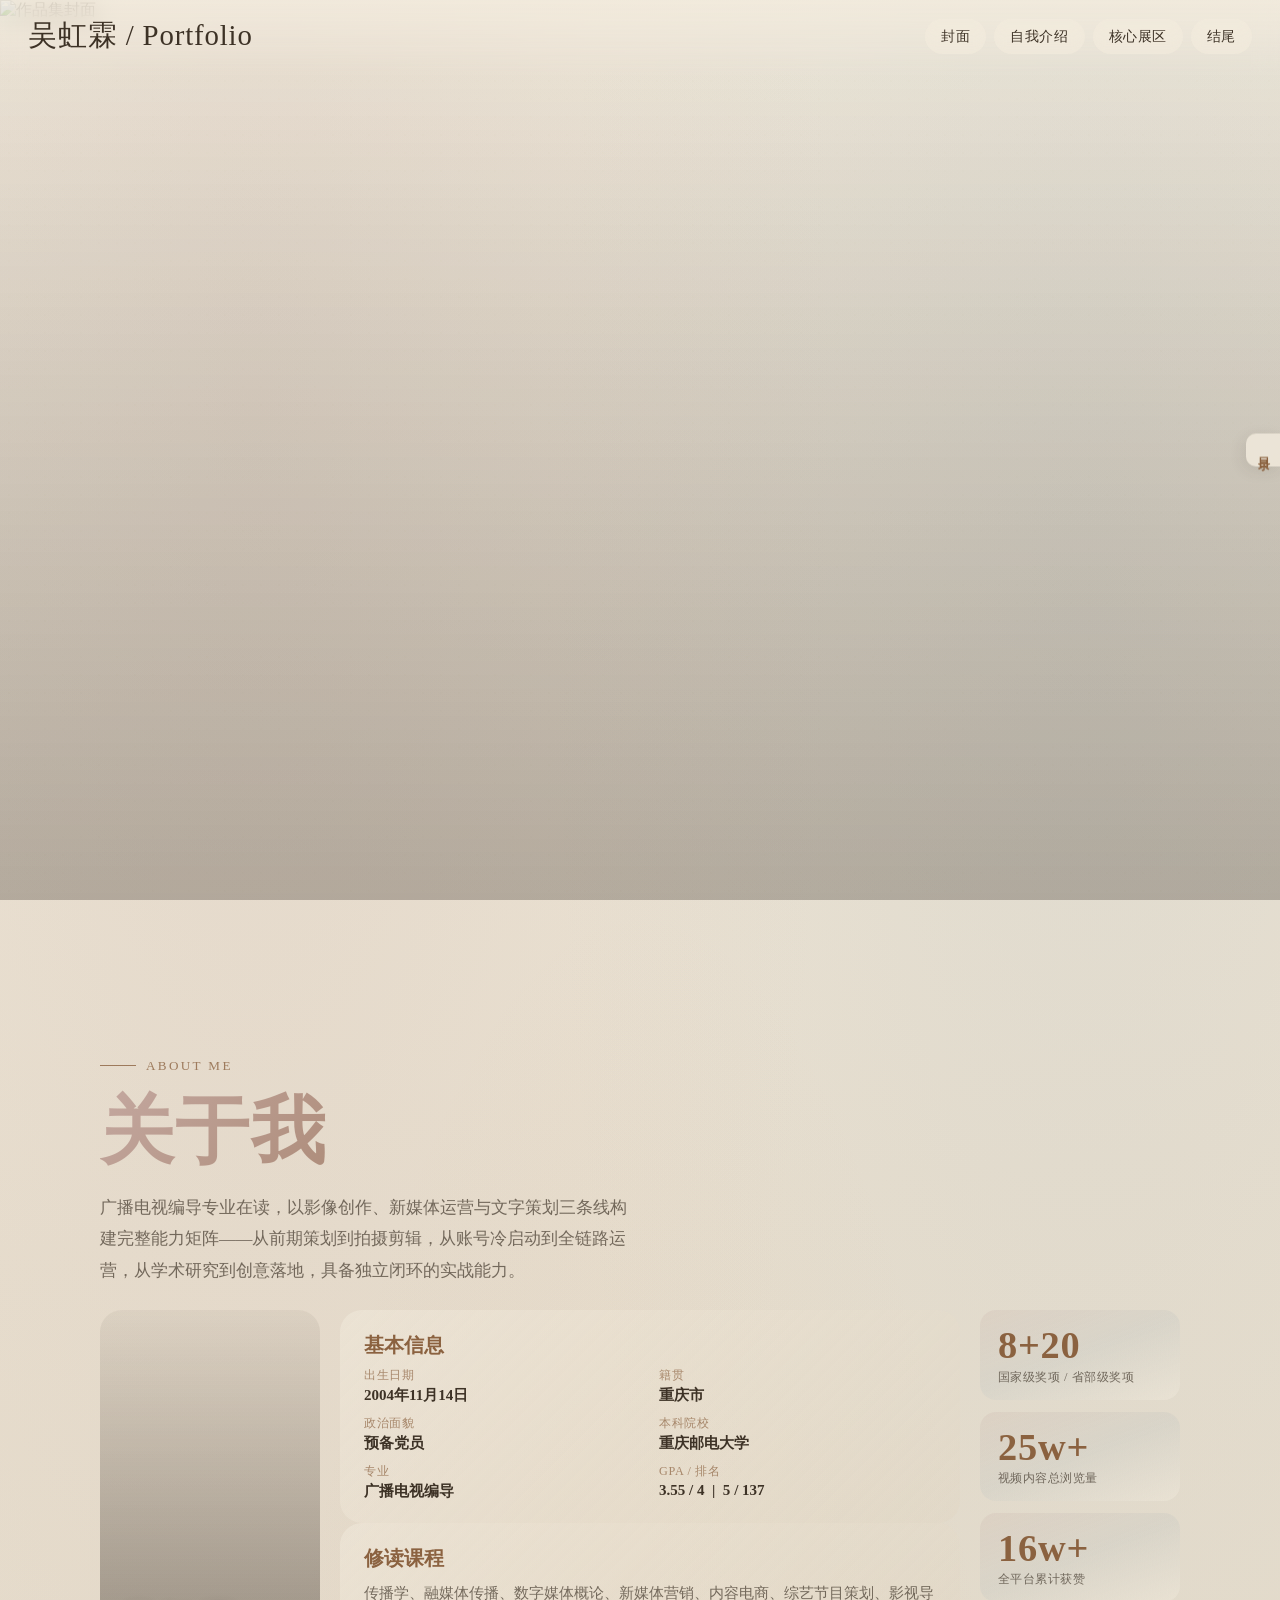
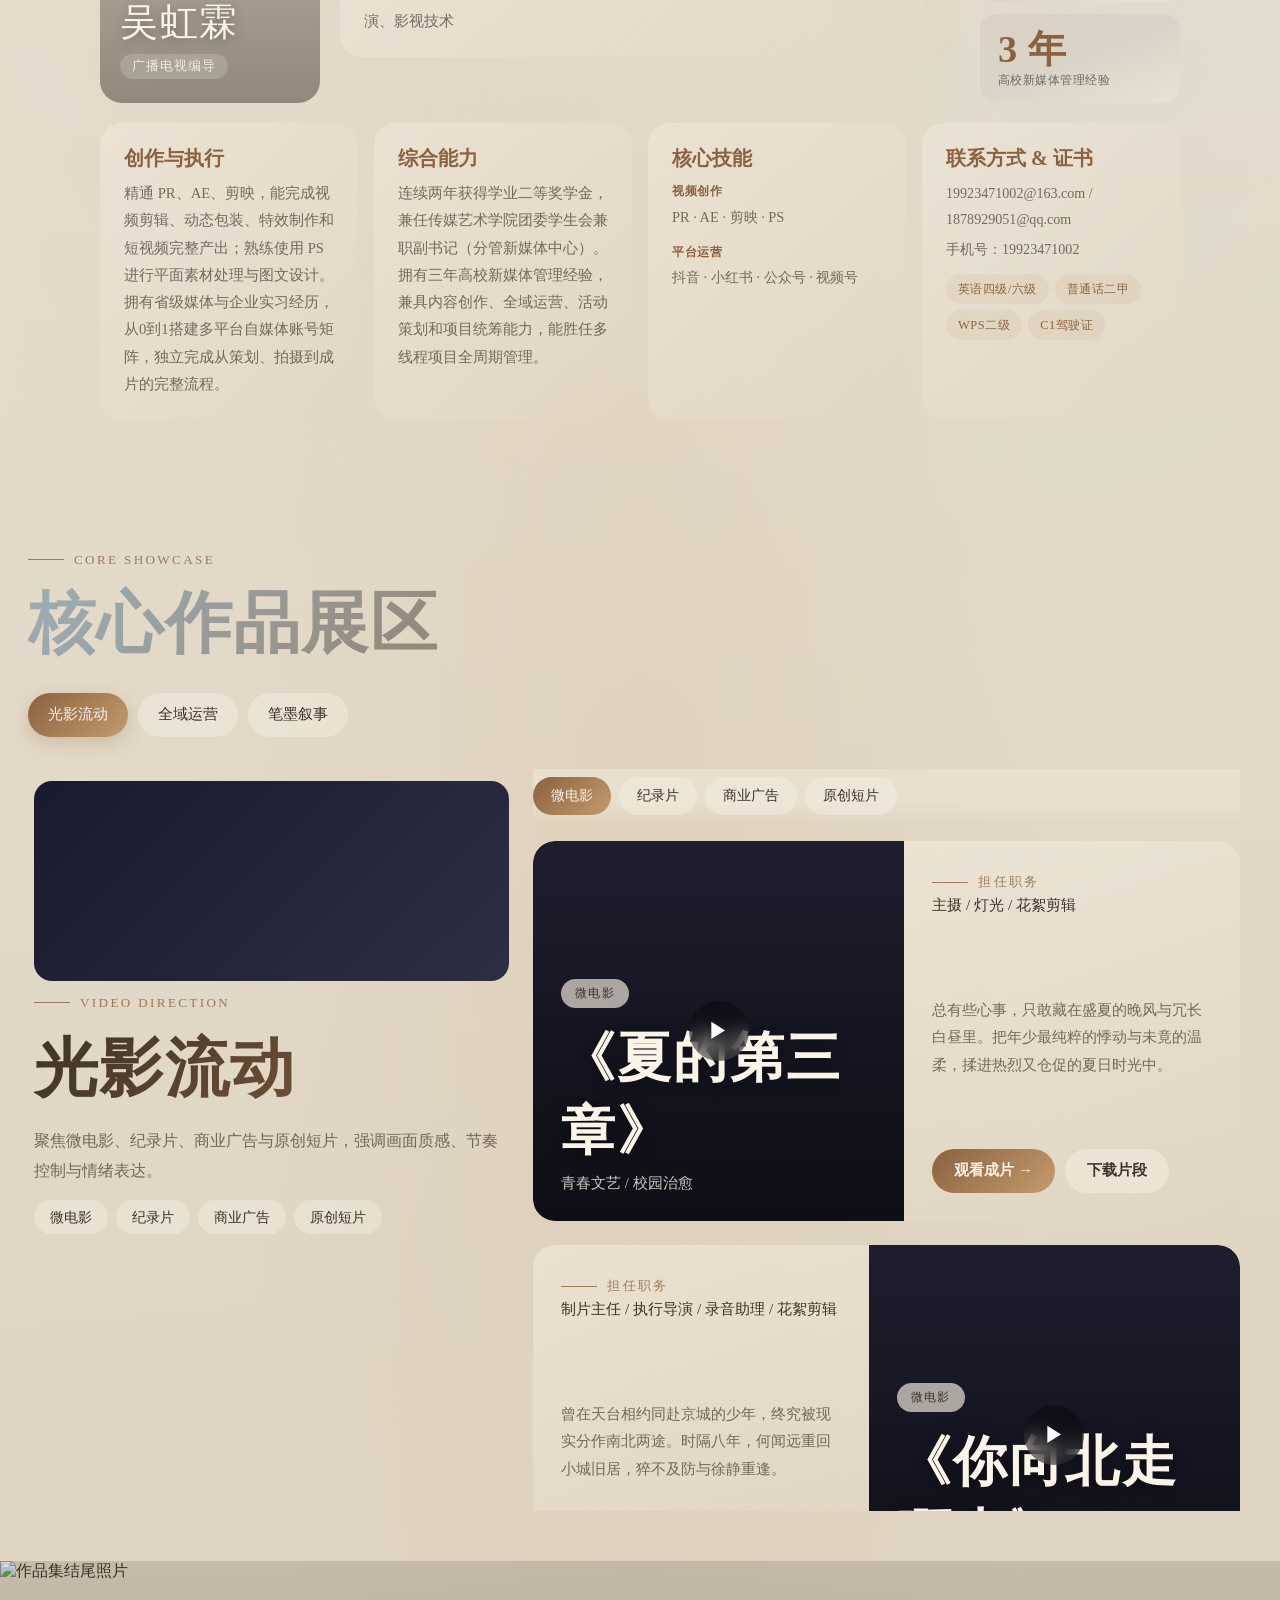
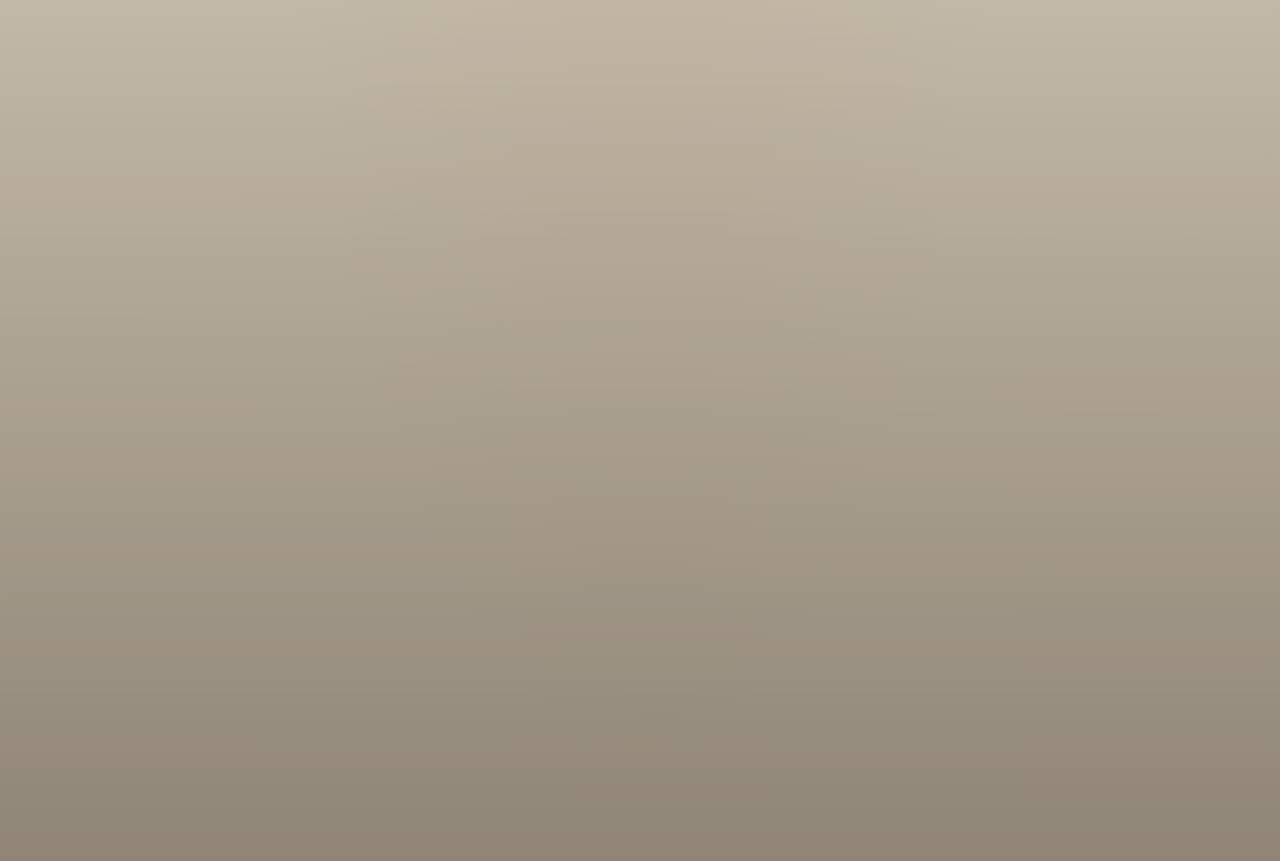
==== index.html @ c3a998fe "初始化作品集网站 纯原生 HTML+CSS+JS 个人作品集，包含影像/运营/文案三大板块。" ====
<!DOCTYPE html>
<html lang="zh-CN">
<head>
    <meta charset="UTF-8">
    <meta name="viewport" content="width=device-width, initial-scale=1.0">
    <title>吴虹霖 | 个人作品集</title>
    <link rel="stylesheet" href="style.css">
</head>
<body>

    <!-- ==================== 主容器 ==================== -->
    <main class="snap-scene">

        <!-- ==================== 1. 封面区 ==================== -->
        <section id="hero" class="scene hero-scene">
            <!-- 顶栏导航 -->
            <header class="site-topbar">
                <a class="brand" href="#hero">吴虹霖 / Portfolio</a>
                <nav class="quick-links" aria-label="页面导航">
                    <a href="#hero">封面</a>
                    <a href="#about">自我介绍</a>
                    <a href="#showcase">核心展区</a>
                    <a href="#closing">结尾</a>
                </nav>
            </header>

            <!-- 封面大图 -->
            <figure class="hero-media">
                <img src="assets/cover_new.png" alt="作品集封面">
                
            </figure>

        </section>

        <!-- ==================== 2. 自我介绍区 ==================== -->
        <section id="about" class="scene about-scene">
            <div class="about-shell">
                <p class="eyebrow">About Me</p>
                <h2>关于我</h2>
                <p class="about-lead">广播电视编导专业在读，以影像创作、新媒体运营与文字策划三条线构建完整能力矩阵——从前期策划到拍摄剪辑，从账号冷启动到全链路运营，从学术研究到创意落地，具备独立闭环的实战能力。</p>

                <!-- 上排：照片 + 信息 + 亮点 -->
                <div class="about-top">
                    <!-- 照片区 -->
                    <figure class="about-photo" style="background: url('assets/avatar.jpg') center/cover no-repeat;">
                        <div class="about-photo__inner">
                            <div class="about-photo__name">吴虹霖</div>
                            <span class="about-photo__sub">广播电视编导</span>
                        </div>
                    </figure>

                    <!-- 基本信息 + 修读课程 -->
                    <div class="about-info">
                        <article class="about-card">
                            <h3>基本信息</h3>
                            <div class="about-info__grid">
                                <div><span>出生日期</span><strong>2004年11月14日</strong></div>
                                <div><span>籍贯</span><strong>重庆市</strong></div>
                                <div><span>政治面貌</span><strong>预备党员</strong></div>
                                <div><span>本科院校</span><strong>重庆邮电大学</strong></div>
                                <div><span>专业</span><strong>广播电视编导</strong></div>
                                <div><span>GPA / 排名</span><strong>3.55 / 4 &nbsp;|&nbsp; 5 / 137</strong></div>
                            </div>
                        </article>

                        <article class="about-card">
                            <h3>修读课程</h3>
                            <p>传播学、融媒体传播、数字媒体概论、新媒体营销、内容电商、综艺节目策划、影视导演、影视技术</p>
                        </article>
                    </div>

                    <!-- 亮点数据 -->
                    <div class="about-highlights">
                        <div class="highlight-stat">
                            <strong>8+20</strong>
                            <span>国家级奖项 / 省部级奖项</span>
                        </div>
                        <div class="highlight-stat">
                            <strong>25w+</strong>
                            <span>视频内容总浏览量</span>
                        </div>
                        <div class="highlight-stat">
                            <strong>16w+</strong>
                            <span>全平台累计获赞</span>
                        </div>
                        <div class="highlight-stat">
                            <strong>3 年</strong>
                            <span>高校新媒体管理经验</span>
                        </div>
                    </div>
                </div>

                <!-- 下排：能力 + 技能 + 联系 -->
                <div class="about-bottom">
                    <article class="about-card">
                        <h3>创作与执行</h3>
                        <p>精通 PR、AE、剪映，能完成视频剪辑、动态包装、特效制作和短视频完整产出；熟练使用 PS 进行平面素材处理与图文设计。拥有省级媒体与企业实习经历，从0到1搭建多平台自媒体账号矩阵，独立完成从策划、拍摄到成片的完整流程。</p>
                    </article>

                    <article class="about-card">
                        <h3>综合能力</h3>
                        <p>连续两年获得学业二等奖学金，兼任传媒艺术学院团委学生会兼职副书记（分管新媒体中心）。拥有三年高校新媒体管理经验，兼具内容创作、全域运营、活动策划和项目统筹能力，能胜任多线程项目全周期管理。</p>
                    </article>

                    <article class="about-card about-card--skills">
                        <h3>核心技能</h3>
                        <ul>
                            <li><strong>视频创作</strong>PR · AE · 剪映 · PS</li>
                            <li><strong>平台运营</strong>抖音 · 小红书 · 公众号 · 视频号</li>
                        </ul>
                    </article>

                    <aside class="about-card about-card--contact">
                        <h3>联系方式 & 证书</h3>
                        <p>19923471002@163.com / 1878929051@qq.com</p>
                        <p>手机号：19923471002</p>
                        <div class="about-cert-tags">
                            <span>英语四级/六级</span><span>普通话二甲</span><span>WPS二级</span><span>C1驾驶证</span>
                        </div>
                    </aside>
                </div>
            </div>
        </section>

        <!-- ==================== 3. 核心作品展区 ==================== -->
        <section id="showcase" class="scene showcase-scene">

            <!-- 展区标题与标签切换 -->
            <div class="showcase-heading">
                <div>
                    <span class="eyebrow">Core Showcase</span>
                    <h2>核心作品展区</h2>
                
                </div>
                <!-- 板块切换按钮 -->
                <div class="slide-tabs" role="tablist" aria-label="板块切换">
                    <button class="slide-tab is-active" type="button" data-target="board-motion">光影流动</button>
                    <button class="slide-tab" type="button" data-target="board-operation">全域运营</button>
                    <button class="slide-tab" type="button" data-target="board-writing">笔墨叙事</button>
                </div>
            </div>

            <!-- 板块横向滚动视口 -->
            <div id="works-exhibit" class="board-viewport" aria-label="作品板块横向浏览区">

                <!-- ========== 板块A：光影流动（视频作品） ========== -->
                <article id="board-motion" class="board-slide is-active" data-board="光影流动">
                    <!-- 板块介绍 -->
                    <div class="board-copy">
                        <div class="board-cover board-cover--video">
                            <video src="assets/videos/片段_citywalk.mp4" muted loop playsinline autoplay></video>
                        </div>
                        <span class="eyebrow">Video Direction</span>
                        <h3>光影流动</h3>
                        <p class="board-intro">聚焦微电影、纪录片、商业广告与原创短片，强调画面质感、节奏控制与情绪表达。</p>
                        <div class="tag-row">
                            <span>微电影</span><span>纪录片</span><span>商业广告</span><span>原创短片</span>
                        </div>
                    </div>

                    <!-- 视频分类标签 -->
                    <div class="board-detail-area">
                        <div class="inline-tabs" role="tablist">
                            <button class="inline-tab is-active" data-target="vcat-microfilm">微电影</button>
                            <button class="inline-tab" data-target="vcat-doc">纪录片</button>
                            <button class="inline-tab" data-target="vcat-ad">商业广告</button>
                            <button class="inline-tab" data-target="vcat-short">原创短片</button>
                        </div>

                        <!-- 微电影 -->
                        <div id="vcat-microfilm" class="inline-cat is-active">
                            <div class="video-work-list">
                                <!-- 夏的第三章 -->
                                <article class="video-work">
                                    <div class="video-work__stage" data-video-src="assets/videos/片段7_夏.mp4">
                                        <video class="video-work__player" src="assets/videos/片段7_夏.mp4" muted loop playsinline></video>
                                        <div class="video-work__overlay">
                                            <span class="video-work__tag">微电影</span>
                                            <h2 class="video-work__title">《夏的第三章》</h2>
                                            <p class="video-work__sub">青春文艺 / 校园治愈</p>
                                        </div>
                                        <button class="video-work__play" type="button" aria-label="播放片段">▶</button>
                                    </div>
                                    <div class="video-work__info">
                                        <div class="video-work__role"><span class="eyebrow">担任职务</span><p>主摄 / 灯光 / 花絮剪辑</p></div>
                                        <div class="video-work__desc"><p>总有些心事，只敢藏在盛夏的晚风与冗长白昼里。把年少最纯粹的悸动与未竟的温柔，揉进热烈又仓促的夏日时光中。</p></div>
                                        <div class="video-work__actions">
                                            <a class="video-work__link" href="https://www.xinpianchang.com/a13724034?from=webShare&channel=copyLink&token=2oucEg2Af4GThplFO3EMuXi" target="_blank" rel="noreferrer">观看成片 →</a>
                                            <a class="video-work__link video-work__link--alt" href="https://pan.baidu.com/s/17Y1-Qdh5KGZa1JhN11D7MA?pwd=tu5m" target="_blank" rel="noreferrer">下载片段</a>
                                        </div>
                                    </div>
                                </article>
                                <!-- 你向北走啊走 -->
                                <article class="video-work video-work--reverse">
                                    <div class="video-work__stage" data-video-src="assets/videos/片段2_向北.mp4">
                                        <video class="video-work__player" src="assets/videos/片段2_向北.mp4" muted loop playsinline></video>
                                        <div class="video-work__overlay">
                                            <span class="video-work__tag">微电影</span>
                                            <h2 class="video-work__title">《你向北走啊走》</h2>
                                            <p class="video-work__sub">现实情感 / 文艺伤痛</p>
                                        </div>
                                        <button class="video-work__play" type="button" aria-label="播放片段">▶</button>
                                    </div>
                                    <div class="video-work__info">
                                        <div class="video-work__role"><span class="eyebrow">担任职务</span><p>制片主任 / 执行导演 / 录音助理 / 花絮剪辑</p></div>
                                        <div class="video-work__desc"><p>曾在天台相约同赴京城的少年，终究被现实分作南北两途。时隔八年，何闻远重回小城旧居，猝不及防与徐静重逢。</p></div>
                                        <div class="video-work__actions">
                                            <a class="video-work__link" href="https://www.xinpianchang.com/a13724049?from=webShare&channel=copyLink&token=49JMhd4ED1Pk27YlXG21Bjws" target="_blank" rel="noreferrer">观看成片 →</a>
                                            <a class="video-work__link video-work__link--alt" href="https://pan.baidu.com/s/1lBMavLXPovWW2wBkrwQOuQ?pwd=m6zy" target="_blank" rel="noreferrer">下载片段</a>
                                        </div>
                                    </div>
                                </article>
                            </div>
                        </div>

                        <!-- 纪录片 -->
                        <div id="vcat-doc" class="inline-cat">
                            <div class="video-work-list">
                                <article class="video-work">
                                    <div class="video-work__stage" data-video-src="assets/videos/片段7_九黎.mp4">
                                        <video class="video-work__player" src="assets/videos/片段7_九黎.mp4" muted loop playsinline></video>
                                        <div class="video-work__overlay">
                                            <span class="video-work__tag">纪录片</span>
                                            <h2 class="video-work__title">《苗韵天成·九黎印象》</h2>
                                            <p class="video-work__sub">非遗人文 / 诗意纪实</p>
                                        </div>
                                        <button class="video-work__play" type="button" aria-label="播放片段">▶</button>
                                    </div>
                                    <div class="video-work__info">
                                        <div class="video-work__role"><span class="eyebrow">担任职务</span><p>导演 / 制片 / 摄影助理</p></div>
                                        <div class="video-work__desc"><p>武陵山间藏独属于苗疆的温柔风骨，翩跹苗舞、婉转芦笙，是岁月写给山野的浪漫诗行。</p></div>
                                        <div class="video-work__actions">
                                            <a class="video-work__link" href="https://www.xinpianchang.com/a13724104?from=webShare&channel=copyLink&token=2yszsQN5t0R4egLIT28azDY" target="_blank" rel="noreferrer">观看成片 →</a>
                                            <a class="video-work__link video-work__link--alt" href="https://pan.baidu.com/s/1wJAK_n9i_Bt7JCuNaABgJw?pwd=atey" target="_blank" rel="noreferrer">下载片段</a>
                                        </div>
                                    </div>
                                </article>
                                <article class="video-work video-work--reverse">
                                    <div class="video-work__stage" data-video-src="assets/videos/片段2_解忧.mp4">
                                        <video class="video-work__player" src="assets/videos/片段2_解忧.mp4" muted loop playsinline></video>
                                        <div class="video-work__overlay">
                                            <span class="video-work__tag">微纪录片</span>
                                            <h2 class="video-work__title">《解忧防空洞》</h2>
                                            <p class="video-work__sub">山城人文 / 温情纪实</p>
                                        </div>
                                        <button class="video-work__play" type="button" aria-label="播放片段">▶</button>
                                    </div>
                                    <div class="video-work__info">
                                        <div class="video-work__role"><span class="eyebrow">担任职务</span><p>导演 / 前期制片 / 花絮剪辑</p></div>
                                        <div class="video-work__desc"><p>闹市山城步履匆匆，一处藏于防空洞的书屋，独独留住放缓时光的温柔。此间有书卷清风、猫狗相伴。</p></div>
                                        <div class="video-work__actions">
                                            <a class="video-work__link" href="https://www.xinpianchang.com/a13724111?from=webShare&channel=copyLink&token=TrSo1tXlxW3Z3o3249RTD6" target="_blank" rel="noreferrer">观看成片 →</a>
                                            <a class="video-work__link video-work__link--alt" href="https://pan.baidu.com/s/16SQ1oMvwnVrtB7yFF7EXqw?pwd=kr6x" target="_blank" rel="noreferrer">下载片段</a>
                                        </div>
                                    </div>
                                </article>
                            </div>
                        </div>

                        <!-- 商业广告 -->
                        <div id="vcat-ad" class="inline-cat">
                            <div class="video-work-list">
                                <article class="video-work">
                                    <div class="video-work__stage" data-video-src="assets/videos/片段1+2_荔枝肌.mp4">
                                        <video class="video-work__player" src="assets/videos/片段1+2_荔枝肌.mp4" muted loop playsinline></video>
                                        <div class="video-work__overlay">
                                            <span class="video-work__tag">商业广告</span>
                                            <h2 class="video-work__title">《邂逅"荔枝"肌》</h2>
                                            <p class="video-work__sub">产品广告 / 美妆护肤 · ddg卸妆膏</p>
                                        </div>
                                        <button class="video-work__play" type="button" aria-label="播放片段">▶</button>
                                    </div>
                                    <div class="video-work__info">
                                        <div class="video-work__role"><span class="eyebrow">担任职务</span><p>导演 / 策划 / 创意 / 文案</p></div>
                                        <div class="video-work__desc"><p>以莹润荔枝为温柔意象，描摹年轻女孩卸下妆容、直面本真的松弛时刻。暖调环境铺就治愈日常。</p></div>
                                        <div class="video-work__actions">
                                            <a class="video-work__link" href="https://www.xinpianchang.com/a13724124?from=webShare&channel=copyLink&token=4sSK9E3Cm6ZD4vargA1V7HDJ" target="_blank" rel="noreferrer">观看成片 →</a>
                                            <a class="video-work__link video-work__link--alt" href="https://pan.baidu.com/s/1aMij2jNbGz7Qy5Bd0sgXkA?pwd=1mtd" target="_blank" rel="noreferrer">下载片段</a>
                                        </div>
                                    </div>
                                </article>
                                <article class="video-work video-work--reverse">
                                    <div class="video-work__stage" data-video-src="assets/videos/片段1_郁美净.mp4">
                                        <video class="video-work__player" src="assets/videos/片段1_郁美净.mp4" muted loop playsinline></video>
                                        <div class="video-work__overlay">
                                            <span class="video-work__tag">商业广告</span>
                                            <h2 class="video-work__title">《有棱角不"油"虑》</h2>
                                            <p class="video-work__sub">产品广告 / 美妆护肤 · 郁美净</p>
                                        </div>
                                        <button class="video-work__play" type="button" aria-label="播放片段">▶</button>
                                    </div>
                                    <div class="video-work__info">
                                        <div class="video-work__role"><span class="eyebrow">担任职务</span><p>导演 / 策划 / 创意 / 文案</p></div>
                                        <div class="video-work__desc"><p>青春藏着青涩悸动，油腻肌肤却消磨少年独有的鲜明棱角。一支双管洁面消解所有尴尬。</p></div>
                                        <div class="video-work__actions">
                                            <a class="video-work__link" href="https://www.xinpianchang.com/a13724154?from=webShare&channel=copyLink&token=17KA6R3B8gGm30DmmJ2rz8iA" target="_blank" rel="noreferrer">观看成片 →</a>
                                            <a class="video-work__link video-work__link--alt" href="https://pan.baidu.com/s/1dk_drixq-yrBg1KTZu9u7Q?pwd=cni9" target="_blank" rel="noreferrer">下载片段</a>
                                        </div>
                                    </div>
                                </article>
                                <article class="video-work">
                                    <div class="video-work__stage" data-video-src="assets/videos/片段1_可画.mp4">
                                        <video class="video-work__player" src="assets/videos/片段1_可画.mp4" muted loop playsinline></video>
                                        <div class="video-work__overlay">
                                            <span class="video-work__tag">商业广告</span>
                                            <h2 class="video-work__title">《一键换型，可画随行》</h2>
                                            <p class="video-work__sub">产品广告 / 品牌创意 · Canva可画</p>
                                        </div>
                                        <button class="video-work__play" type="button" aria-label="播放片段">▶</button>
                                    </div>
                                    <div class="video-work__info">
                                        <div class="video-work__role"><span class="eyebrow">担任职务</span><p>导演 / 策划 / 创意 / 文案</p></div>
                                        <div class="video-work__desc"><p>以PR剪辑叙事、AE特效包装打造奇幻视觉，借助动态转场、粒子变装完成一键焕型的魔幻桥段。</p></div>
                                        <div class="video-work__actions">
                                            <a class="video-work__link" href="https://www.xinpianchang.com/a13724168?from=webShare&channel=copyLink&token=10gCxg1Yz9j6WObSubf050" target="_blank" rel="noreferrer">观看成片 →</a>
                                            <a class="video-work__link video-work__link--alt" href="https://pan.baidu.com/s/16LAVoRxHZHd6T7Z9F0NgIA?pwd=6mbu" target="_blank" rel="noreferrer">下载片段</a>
                                        </div>
                                    </div>
                                </article>
                                <article class="video-work video-work--reverse">
                                    <div class="video-work__stage" data-video-src="assets/videos/片段1+2_爱守护.mp4">
                                        <video class="video-work__player" src="assets/videos/片段1+2_爱守护.mp4" muted loop playsinline></video>
                                        <div class="video-work__overlay">
                                            <span class="video-work__tag">公益广告</span>
                                            <h2 class="video-work__title">《让爱无碍，为爱守护》</h2>
                                            <p class="video-work__sub">公益广告 / 创意剧情</p>
                                        </div>
                                        <button class="video-work__play" type="button" aria-label="播放片段">▶</button>
                                    </div>
                                    <div class="video-work__info">
                                        <div class="video-work__role"><span class="eyebrow">担任职务</span><p>导演 / 策划 / 创意 / 文案</p></div>
                                        <div class="video-work__desc"><p>结合实景拍摄与棚内特效制作，以镜头还原盲道占道、设施失序的真实困境，传递无障碍公益理念。</p></div>
                                        <div class="video-work__actions">
                                            <a class="video-work__link" href="https://www.xinpianchang.com/a13724212?from=webShare&channel=copyLink&token=4yWesa3ueENz49j8Kd334JmT" target="_blank" rel="noreferrer">观看成片 →</a>
                                            <a class="video-work__link video-work__link--alt" href="https://pan.baidu.com/s/1nNtsaVlgebu-C8lDD2XtIQ?pwd=eaa9" target="_blank" rel="noreferrer">下载片段</a>
                                        </div>
                                    </div>
                                </article>
                            </div>
                        </div>

                        <!-- 原创短片 -->
                        <div id="vcat-short" class="inline-cat">
                            <div class="video-work-list">
                                <article class="video-work">
                                    <div class="video-work__stage" data-video-src="assets/videos/片段_传媒人.mp4">
                                        <video class="video-work__player" src="assets/videos/片段_传媒人.mp4" muted loop playsinline></video>
                                        <div class="video-work__overlay">
                                            <span class="video-work__tag">原创短片</span>
                                            <h2 class="video-work__title">《奔跑吧！传媒人》</h2>
                                            <p class="video-work__sub">校园宣传 / 青春短片</p>
                                        </div>
                                        <button class="video-work__play" type="button" aria-label="播放片段">▶</button>
                                    </div>
                                    <div class="video-work__info">
                                        <div class="video-work__role"><span class="eyebrow">担任职务</span><p>导演 / 创意 / 策划 / 制片 / 文案</p></div>
                                        <div class="video-work__desc"><p>以轻快奔跑动线串联全片，巧用卡点快切、定格转场与趣味视觉特效铺展传媒日常。</p></div>
                                        <div class="video-work__actions">
                                            <a class="video-work__link" href="https://www.xinpianchang.com/a13724271?from=webShare&channel=copyLink&token=1jpW7U1bwm1q1ztOLq10sAEO" target="_blank" rel="noreferrer">观看成片 →</a>
                                            <a class="video-work__link video-work__link--alt" href="https://pan.baidu.com/s/1ECM9WQGc7OGLeWWF8RNWTw?pwd=yh7j" target="_blank" rel="noreferrer">下载片段</a>
                                        </div>
                                    </div>
                                </article>
                                <article class="video-work video-work--reverse">
                                    <div class="video-work__stage" data-video-src="assets/videos/片段_晴天.mp4">
                                        <video class="video-work__player" src="assets/videos/片段_晴天.mp4" muted loop playsinline></video>
                                        <div class="video-work__overlay">
                                            <span class="video-work__tag">影音MV</span>
                                            <h2 class="video-work__title">《晴天》</h2>
                                            <p class="video-work__sub">影音MV短片</p>
                                        </div>
                                        <button class="video-work__play" type="button" aria-label="播放片段">▶</button>
                                    </div>
                                    <div class="video-work__info">
                                        <div class="video-work__role"><span class="eyebrow">作品类型</span><p>影音MV短片</p></div>
                                        <div class="video-work__desc"><p>循着《晴天》温柔旋律铺展少女的青春心事，柔光漫过薄纱、清风轻转小扇，揉出满帧朦胧治愈的氛围感。</p></div>
                                        <div class="video-work__actions">
                                            <a class="video-work__link" href="https://www.xinpianchang.com/a13731239?from=webShare&channel=copyLink&token=3YqWB93BWjHu3kpkam1ZcJ3g" target="_blank" rel="noreferrer">观看成片 →</a>
                                            <a class="video-work__link video-work__link--alt" href="https://pan.baidu.com/s/1erpNtmO1PPs9QSI6pwFpqw?pwd=s65b" target="_blank" rel="noreferrer">下载片段</a>
                                        </div>
                                    </div>
                                </article>
                                <article class="video-work">
                                    <div class="video-work__stage" data-video-src="assets/videos/片段_重庆24h.mp4">
                                        <video class="video-work__player" src="assets/videos/片段_重庆24h.mp4" muted loop playsinline></video>
                                        <div class="video-work__overlay">
                                            <span class="video-work__tag">原创短片</span>
                                            <h2 class="video-work__title">《重庆24h：山·人·光的诗》</h2>
                                            <p class="video-work__sub">文旅纪实 / 城市创意 / 数字人文</p>
                                        </div>
                                        <button class="video-work__play" type="button" aria-label="播放片段">▶</button>
                                    </div>
                                    <div class="video-work__info">
                                        <div class="video-work__role"><span class="eyebrow">担任职务</span><p>导演 / 摄影 / 剪辑 / 策划</p></div>
                                        <div class="video-work__desc"><p>全片采用第一人称POV主观视角叙事，以24小时流动镜头书写传统山城与现代数字文明共生的城市诗篇。</p></div>
                                        <div class="video-work__actions">
                                            <a class="video-work__link" href="https://www.xinpianchang.com/a13724246?from=webShare&channel=copyLink&token=1m7Nz1xWJxihQO9326ghUl" target="_blank" rel="noreferrer">观看成片 →</a>
                                            <a class="video-work__link video-work__link--alt" href="https://pan.baidu.com/s/1E2MO8inatcECNYAFBQ1NEA?pwd=es9q" target="_blank" rel="noreferrer">下载片段</a>
                                        </div>
                                    </div>
                                </article>
                                <article class="video-work video-work--reverse">
                                    <div class="video-work__stage" data-video-src="assets/videos/片段_citywalk.mp4">
                                        <video class="video-work__player" src="assets/videos/片段_citywalk.mp4" muted loop playsinline></video>
                                        <div class="video-work__overlay">
                                            <span class="video-work__tag">创意短片</span>
                                            <h2 class="video-work__title">《我在重庆Citywalk》</h2>
                                            <p class="video-work__sub">城市随拍 / 创意短片</p>
                                        </div>
                                        <button class="video-work__play" type="button" aria-label="播放片段">▶</button>
                                    </div>
                                    <div class="video-work__info">
                                        <div class="video-work__role"><span class="eyebrow">作品类型</span><p>城市随拍 / 创意短片</p></div>
                                        <div class="video-work__desc"><p>紧跟当下Citywalk城市漫步热潮，以第一人称成长独白温柔叙事，漫游山城街巷。</p></div>
                                        <div class="video-work__actions">
                                            <a class="video-work__link" href="https://www.xinpianchang.com/a13724284?from=webShare&channel=copyLink&token=Yl6uw7msydn5B9BNQMDA" target="_blank" rel="noreferrer">观看成片 →</a>
                                            <a class="video-work__link video-work__link--alt" href="https://pan.baidu.com/s/1orsT-A2pIISwAEAxzx67hA?pwd=7t2z" target="_blank" rel="noreferrer">下载片段</a>
                                        </div>
                                    </div>
                                </article>
                                <article class="video-work">
                                    <div class="video-work__stage" data-video-src="assets/videos/片段_湖广会馆.mp4">
                                        <video class="video-work__player" src="assets/videos/片段_湖广会馆.mp4" muted loop playsinline></video>
                                        <div class="video-work__overlay">
                                            <span class="video-work__tag">文旅纪实</span>
                                            <h2 class="video-work__title">《湖广会馆》</h2>
                                            <p class="video-work__sub">文旅纪实 / 城市建筑</p>
                                        </div>
                                        <button class="video-work__play" type="button" aria-label="播放片段">▶</button>
                                    </div>
                                    <div class="video-work__info">
                                        <div class="video-work__role"><span class="eyebrow">担任职务</span><p>导演 / 制片 / 策划</p></div>
                                        <div class="video-work__desc"><p>镜头深耕湖广会馆古建筑群，循着天光流转捕捉飞檐翘角、雕花戏台、石刻回廊等建筑细节。</p></div>
                                        <div class="video-work__actions">
                                            <a class="video-work__link" href="https://www.xinpianchang.com/a13731241?from=webShare&channel=copyLink&token=3utKPM1z9fXX1NQ0e2cUS0R" target="_blank" rel="noreferrer">观看成片 →</a>
                                            <a class="video-work__link video-work__link--alt" href="https://pan.baidu.com/s/13P_jKjW9MTKEYsLTD90RTg?pwd=97nn" target="_blank" rel="noreferrer">下载片段</a>
                                        </div>
                                    </div>
                                </article>
                            </div>
                        </div>
                    </div>
                </article>

                <!-- ========== 板块B：全域运营 ========== -->
                <article id="board-operation" class="board-slide" data-board="全域运营">
                    <div class="board-copy">
                        <div class="board-cover board-cover--operate">
                            <img src="assets/operate/weng0/overview.png" alt="全域运营封面" style="width:100%;height:100%;object-fit:cover;border-radius:18px;">
                        </div>
                        <span class="eyebrow">Media Operation</span>
                        <h3>全域运营</h3>
                        <p class="board-intro">覆盖账号运营、内容运营与活动策划，展现从选题策划到执行落地与复盘优化的完整闭环。</p>
                        <div class="tag-row">
                            <span>IP 运营</span><span>内容运营</span><span>活动策划</span>
                        </div>
                    </div>

                    <div class="board-detail-area">
                        <div class="inline-tabs" role="tablist">
                            <button class="inline-tab is-active" data-target="ocat-ip">IP 运营</button>
                            <button class="inline-tab" data-target="ocat-content">内容运营</button>
                            <button class="inline-tab" data-target="ocat-event">活动策划</button>
                        </div>

                        <!-- IP运营 -->
                        <div id="ocat-ip" class="inline-cat is-active">
                            <div class="operate-grid operate-grid--3">
                                <!-- 翁0 -->
                                <article class="operate-card">
                                    <div class="operate-card__header">
                                        <div class="operate-card__icon operate-card__icon--douyin"><img src="assets/operate/douyin_icon.png" alt="抖音"></div>
                                        <div><h3>翁0</h3><span style="color:var(--muted);font-size:0.86rem">抖音 · 个人IP</span></div>
                                    </div>
                                    <div class="operate-card__stat">
                                        <div><strong>11.6w+</strong><span>总获赞</span></div>
                                        <div><strong>4130+</strong><span>精准粉丝</span></div>
                                        <div><strong>14.9w</strong><span>最高播放</span></div>
                                    </div>
                                    <p>生活化个人IP账号，以校园日常、旅行记录、情绪共鸣为核心内容赛道，采用短视频与图文笔记双形态布局。</p>
                                    <div class="operate-card__tags"><span>随拍分享</span><span>情绪共鸣</span><span>校园日常</span><span>商业KOL合作</span></div>
                                    <button class="gallery-toggle" type="button" aria-expanded="false">查看运营截图</button>
                                    <div class="gallery-strip" hidden>
                                        <div class="gallery-strip__inner">
                                            <figure class="gallery-fig"><img src="assets/operate/weng0/overview.png" alt="账号总览" loading="lazy"><figcaption>账号主页总览</figcaption></figure>
                                            <figure class="gallery-fig"><img src="assets/operate/weng0/viral.png" alt="爆款内容" loading="lazy"><figcaption>爆款内容数据</figcaption></figure>
                                            <figure class="gallery-fig"><img src="assets/operate/weng0/kol1.png" alt="KOL合作1" loading="lazy"><figcaption>商业KOL合作</figcaption></figure>
                                            <figure class="gallery-fig"><img src="assets/operate/weng0/kol2.png" alt="KOL合作2" loading="lazy"><figcaption>KOL合作案例</figcaption></figure>
                                            <figure class="gallery-fig"><img src="assets/operate/weng0/hot1.png" alt="热点内容1" loading="lazy"><figcaption>热点内容</figcaption></figure>
                                            <figure class="gallery-fig"><img src="assets/operate/weng0/hot2.png" alt="热点内容2" loading="lazy"><figcaption>热门视频</figcaption></figure>
                                        </div>
                                    </div>
                                </article>
                                <!-- 丑丑小幺 -->
                                <article class="operate-card">
                                    <div class="operate-card__header">
                                        <div class="operate-card__icon operate-card__icon--xhs"><img src="assets/operate/xhs_icon.png" alt="小红书"></div>
                                        <div><h3>丑丑小幺</h3><span style="color:var(--muted);font-size:0.86rem">小红书 · 垂类账号</span></div>
                                    </div>
                                    <div class="operate-card__stat">
                                        <div><strong>10000+</strong><span>获赞与收藏</span></div>
                                        <div><strong>453+</strong><span>精准粉丝</span></div>
                                        <div><strong>6.2w+</strong><span>最高浏览</span></div>
                                    </div>
                                    <p>深耕「美甲穿搭+城市游玩+旅行攻略」三大垂类，构建"推荐+搜索"双流量入口。</p>
                                    <div class="operate-card__tags"><span>美甲穿搭</span><span>城市游玩</span><span>旅行攻略</span><span>SEO搜索流量</span></div>
                                    <button class="gallery-toggle" type="button" aria-expanded="false">查看运营截图</button>
                                    <div class="gallery-strip" hidden>
                                        <div class="gallery-strip__inner">
                                            <figure class="gallery-fig"><img src="assets/operate/chouchou/overview.png" alt="账号总览" loading="lazy"><figcaption>账号主页总览</figcaption></figure>
                                            <figure class="gallery-fig"><img src="assets/operate/chouchou/viral1.png" alt="爆款内容1" loading="lazy"><figcaption>爆款笔记</figcaption></figure>
                                            <figure class="gallery-fig"><img src="assets/operate/chouchou/viral2.png" alt="爆款内容2" loading="lazy"><figcaption>热门内容</figcaption></figure>
                                            <figure class="gallery-fig"><img src="assets/operate/chouchou/viral3.png" alt="爆款内容3" loading="lazy"><figcaption>搜索推荐流量</figcaption></figure>
                                        </div>
                                    </div>
                                </article>
                                <!-- 奶团咪 -->
                                <article class="operate-card">
                                    <div class="operate-card__header">
                                        <div class="operate-card__icon operate-card__icon--matrix">AI</div>
                                        <div><h3>奶团咪</h3><span style="color:var(--muted);font-size:0.86rem">抖音/快手/视频号 · AI虚拟IP</span></div>
                                    </div>
                                    <div class="operate-card__stat">
                                        <div><strong>10w+</strong><span>总浏览量</span></div>
                                        <div><strong>5.4w</strong><span>快手播放</span></div>
                                        <div><strong>1.2w</strong><span>快手涨粉</span></div>
                                    </div>
                                    <p>紧抓AIGC内容风口，打造AI萌宠虚拟IP，搭建跨平台内容矩阵，采用"一IP多平台差异化运营"方法论。</p>
                                    <div class="operate-card__tags"><span>AIGC萌宠</span><span>跨平台矩阵</span><span>差异化运营</span><span>日更</span></div>
                                    <button class="gallery-toggle" type="button" aria-expanded="false">查看运营截图</button>
                                    <div class="gallery-strip" hidden>
                                        <div class="gallery-strip__inner">
                                            <figure class="gallery-fig"><img src="assets/operate/naituan/ip.png" alt="IP形象" loading="lazy"><figcaption>AI虚拟IP形象</figcaption></figure>
                                            <figure class="gallery-fig"><img src="assets/operate/naituan/douyin1.png" alt="抖音内容" loading="lazy"><figcaption>抖音 · 长剧情叙事</figcaption></figure>
                                            <figure class="gallery-fig"><img src="assets/operate/naituan/kuaishou1.png" alt="快手内容" loading="lazy"><figcaption>快手 · 谐音图文</figcaption></figure>
                                            <figure class="gallery-fig"><img src="assets/operate/naituan/shipinhao1.png" alt="视频号内容" loading="lazy"><figcaption>视频号 · 趣味科普</figcaption></figure>
                                        </div>
                                    </div>
                                </article>
                            </div>
                        </div>

                        <!-- 内容运营 -->
                        <div id="ocat-content" class="inline-cat">
                            <div class="operate-grid operate-grid--3">
                                <article class="operate-card">
                                    <div class="operate-card__header">
                                        <div class="operate-card__icon operate-card__icon--wechat"><img src="assets/operate/wechat_icon.png" alt="公众号"></div>
                                        <div><h3>传媒星青年</h3><span style="color:var(--muted);font-size:0.86rem">学院官方公众号</span></div>
                                    </div>
                                    <div class="operate-card__stat">
                                        <div><strong>200+</strong><span>年产出推文</span></div>
                                        <div><strong>10万+</strong><span>年均浏览</span></div>
                                        <div><strong>15000+</strong><span>覆盖用户</span></div>
                                    </div>
                                    <p>独立运营学院官方公众号及对应视频号全链路工作。打造"传媒新视界""每周箴言""凡星灿烂"等原创栏目，破千推文15篇。</p>
                                    <div class="operate-card__tags"><span>原创栏目</span><span>视频号运营</span><span>音频推文</span></div>
                                    <button class="gallery-toggle" type="button" aria-expanded="false">查看推文截图</button>
                                    <div class="gallery-strip" hidden>
                                        <div class="gallery-strip__inner">
                                            <figure class="gallery-fig"><img src="assets/operate/media_star/传媒新视界｜live or life：这是一篇会动的推文~.png" alt="会动的推文" loading="lazy"><figcaption>传媒新视界 · 会动的推文</figcaption></figure>
                                            <figure class="gallery-fig"><img src="assets/operate/media_star/传媒新视界｜校园生活三折叠，怎么折，都有面~.png" alt="校园生活三折叠" loading="lazy"><figcaption>传媒新视界 · 三折叠</figcaption></figure>
                                            <figure class="gallery-fig"><img src="assets/operate/media_star/喜报！传媒艺术学院徐聪教授团队在《Nature》子刊发表研究成果.png" alt="Nature喜报" loading="lazy"><figcaption>学院喜报 · Nature子刊</figcaption></figure>
                                            <figure class="gallery-fig"><img src="assets/operate/media_star/声愈心旅_郭宇_考后心旅程.png" alt="声愈心旅" loading="lazy"><figcaption>声愈心旅 · 心理栏目</figcaption></figure>
                                            <figure class="gallery-fig"><img src="assets/operate/media_star/您有一封春日来信，请查收～.png" alt="春日来信" loading="lazy"><figcaption>春日来信 · 节日推文</figcaption></figure>
                                            <figure class="gallery-fig"><img src="assets/operate/media_star/2026开年日历｜以南山四季，启新岁序章.png" alt="开年日历" loading="lazy"><figcaption>开年日历 · 南山四季</figcaption></figure>
                                        </div>
                                    </div>
                                </article>
                                <article class="operate-card">
                                    <div class="operate-card__header">
                                        <div class="operate-card__icon operate-card__icon--media">教</div>
                                        <div><h3>胡师姐新传教育</h3><span style="color:var(--muted);font-size:0.86rem">教育垂类 · 微信公众号</span></div>
                                    </div>
                                    <p>深度参与「胡师姐新传考博」「胡师姐新传保研」教育垂类账号运营，负责选题策划、新闻报道与时讯发布。</p>
                                    <div class="operate-card__tags"><span>新传考博</span><span>新传保研</span><span>学术资讯</span></div>
                                    <button class="gallery-toggle" type="button" aria-expanded="false">查看推文截图</button>
                                    <div class="gallery-strip" hidden>
                                        <div class="gallery-strip__inner">
                                            <figure class="gallery-fig"><img src="assets/operate/hushijie/中央民族大学张昆 ： 新传大佬介绍.png" alt="新传大佬介绍" loading="lazy"><figcaption>新传大佬介绍</figcaption></figure>
                                            <figure class="gallery-fig"><img src="assets/operate/hushijie/从普通二本到985博士：知不足而奋进，望远山而前行——26新传考博学员经验帖.png" alt="考博经验帖" loading="lazy"><figcaption>考博经验帖</figcaption></figure>
                                            <figure class="gallery-fig"><img src="assets/operate/hushijie/新传中科院分区大变动！这些期刊涨跌速看！.png" alt="期刊分区" loading="lazy"><figcaption>学术期刊动态</figcaption></figure>
                                        </div>
                                    </div>
                                </article>
                                <article class="operate-card">
                                    <div class="operate-card__header">
                                        <div class="operate-card__icon operate-card__icon--event">卫</div>
                                        <div><h3>重庆卫视</h3><span style="color:var(--muted);font-size:0.86rem">卫视内容项目</span></div>
                                    </div>
                                    <p>参与重庆卫视相关内容项目，负责《思想的力量》第三季预热视频创作、二创剪辑与短视频内容产出。</p>
                                    <div class="operate-card__tags"><span>预热视频</span><span>二创剪辑</span><span>短视频</span></div>
                                </article>
                            </div>
                        </div>

                        <!-- 活动策划 -->
                        <div id="ocat-event" class="inline-cat">
                            <div class="operate-event-grid">
                                <article class="operate-event-card">
                                    <div class="operate-event-card__media" style="background: url('assets/operate/events/涂鸦大赛1.png') center/cover no-repeat;"></div>
                                    <div class="operate-event-card__body">
                                        <h3>校园文化节涂鸦大赛</h3>
                                        <p>全程主导重庆邮电大学第十八届涂鸦大赛策划与执行，贯通方案策划、落地执行、宣传推广完整流程。</p>
                                        <div class="operate-event-card__links">
                                            <a href="https://pan.baidu.com/s/1Wp0K4DHr8hJNwLtdioJUhw?pwd=kpxg" target="_blank" rel="noreferrer">策划书详情</a>
                                        </div>
                                        <button class="gallery-toggle" type="button" aria-expanded="false">查看活动截图</button>
                                        <div class="gallery-strip" hidden>
                                            <div class="gallery-strip__inner">
                                                <figure class="gallery-fig"><img src="assets/operate/events/涂鸦大赛1.png" alt="涂鸦大赛1" loading="lazy"><figcaption>涂鸦大赛现场</figcaption></figure>
                                                <figure class="gallery-fig"><img src="assets/operate/events/涂鸦大赛2.png" alt="涂鸦大赛2" loading="lazy"><figcaption>活动花絮</figcaption></figure>
                                                <figure class="gallery-fig"><img src="assets/operate/events/涂鸦大赛3.png" alt="涂鸦大赛3" loading="lazy"><figcaption>作品展示</figcaption></figure>
                                                <figure class="gallery-fig"><img src="assets/operate/events/涂鸦大赛4.png" alt="涂鸦大赛4" loading="lazy"><figcaption>评选环节</figcaption></figure>
                                                <figure class="gallery-fig"><img src="assets/operate/events/第十八届涂鸦大赛预热推文.png" alt="预热推文" loading="lazy"><figcaption>预热推文</figcaption></figure>
                                                <figure class="gallery-fig"><img src="assets/operate/events/第十八届涂鸦大赛总结推文.png" alt="总结推文" loading="lazy"><figcaption>总结推文</figcaption></figure>
                                                <figure class="gallery-fig"><img src="assets/operate/events/第十八届涂鸦大赛视频推文.png" alt="视频推文" loading="lazy"><figcaption>视频推文</figcaption></figure>
                                            </div>
                                        </div>
                                    </div>
                                </article>
                                <article class="operate-event-card">
                                    <div class="operate-event-card__media" style="background: url('assets/operate/events/艺彩鎏光1.jpg') center/cover no-repeat;"></div>
                                    <div class="operate-event-card__body">
                                        <h3>艺彩鎏光颁奖典礼</h3>
                                        <p>负责第十七届、第十八届"艺彩鎏光"颁奖典礼暨总结表彰大会的全流程策划、预热宣传与现场执行。</p>
                                        <button class="gallery-toggle" type="button" aria-expanded="false">查看活动截图</button>
                                        <div class="gallery-strip" hidden>
                                            <div class="gallery-strip__inner">
                                                <figure class="gallery-fig"><img src="assets/operate/events/艺彩鎏光1.jpg" alt="艺彩鎏光1" loading="lazy"><figcaption>颁奖典礼现场</figcaption></figure>
                                                <figure class="gallery-fig"><img src="assets/operate/events/艺彩鎏光2.jpg" alt="艺彩鎏光2" loading="lazy"><figcaption>活动花絮</figcaption></figure>
                                                <figure class="gallery-fig"><img src="assets/operate/events/艺彩鎏光预热推文.png" alt="预热推文" loading="lazy"><figcaption>预热推文</figcaption></figure>
                                                <figure class="gallery-fig"><img src="assets/operate/events/第十七届艺彩鎏光颁奖典礼总结推文.png" alt="总结推文" loading="lazy"><figcaption>总结推文</figcaption></figure>
                                            </div>
                                        </div>
                                    </div>
                                </article>
                                <article class="operate-event-card">
                                    <div class="operate-event-card__media" style="background: url('assets/operate/events/第五届声动南山.jpg') center/cover no-repeat;"></div>
                                    <div class="operate-event-card__body">
                                        <h3>"声动南山"合唱比赛</h3>
                                        <p>负责第五届、第六届"声动南山"合唱比赛的活动宣发工作，包括赛前预热推文策划、活动现场记录与赛后总结报道。</p>
                                        <button class="gallery-toggle" type="button" aria-expanded="false">查看活动截图</button>
                                        <div class="gallery-strip" hidden>
                                            <div class="gallery-strip__inner">
                                                <figure class="gallery-fig"><img src="assets/operate/events/第五届声动南山.jpg" alt="第五届" loading="lazy"><figcaption>第五届合唱比赛</figcaption></figure>
                                                <figure class="gallery-fig"><img src="assets/operate/events/第五届声动南山总结推文.png" alt="总结推文" loading="lazy"><figcaption>第五届总结推文</figcaption></figure>
                                                <figure class="gallery-fig"><img src="assets/operate/events/第六届声动南山.png" alt="第六届" loading="lazy"><figcaption>第六届合唱比赛</figcaption></figure>
                                                <figure class="gallery-fig"><img src="assets/operate/events/第六届声动南山预热推文.png" alt="预热推文" loading="lazy"><figcaption>第六届预热推文</figcaption></figure>
                                                <figure class="gallery-fig"><img src="assets/operate/events/第六届声动南山活动推文.png" alt="活动推文" loading="lazy"><figcaption>第六届活动推文</figcaption></figure>
                                            </div>
                                        </div>
                                    </div>
                                </article>
                            </div>
                        </div>
                    </div>
                </article>

                <!-- ========== 板块C：笔墨叙事 ========== -->
                <article id="board-writing" class="board-slide" data-board="笔墨叙事">
                    <div class="board-copy">
                        <div class="board-cover board-cover--writing">
                            <img src="assets/covers/writing_cover.png" alt="笔墨叙事封面" style="width:100%;height:100%;object-fit:cover;border-radius:18px;">
                        </div>
                        <span class="eyebrow">Copy Writing</span>
                        <h3>笔墨叙事</h3>
                        <p class="board-intro">将学术论文、原创剧本与综合策划整合为一条更完整的文字表达线，展示结构与传播能力。</p>
                        <div class="tag-row">
                            <span>论文写作</span><span>剧本创作</span><span>综合策划</span>
                        </div>
                    </div>

                    <div class="board-detail-area">
                        <div class="inline-tabs" role="tablist">
                            <button class="inline-tab is-active" data-target="wcat-script">剧本类</button>
                            <button class="inline-tab" data-target="wcat-paper">论文类</button>
                            <button class="inline-tab" data-target="wcat-planning">节目策划类</button>
                        </div>

                        <!-- 剧本类 -->
                        <div id="wcat-script" class="inline-cat is-active">
                            <div class="writing-list">
                                <article class="writing-item">
                                    <div class="writing-cover writing-cover--a">
                                        <div class="writing-cover__inner"><span class="writing-cover__tag">剧本创作</span><h2>《赎罪》</h2><p>剧情片原创剧本</p></div>
                                    </div>
                                    <div class="writing-excerpt">
                                        <div class="writing-excerpt__body">
                                            <h3>《赎罪》剧本 · 精华节选</h3>
                                            <p>这是一个关于罪与赎的故事。主人公在命运的岔路口做出了无法挽回的选择，此后漫长的一生都在试图弥补那个瞬间。故事以双线叙事展开，明线是主人公的现实行动，暗线是内心世界的自我拷问。</p>
                                        </div>
                                        <a class="writing-read-btn" href="https://pan.baidu.com/s/1tUs6K0rGsciKrPQjJbTAFQ?pwd=1dun" target="_blank" rel="noreferrer">阅读全文 →</a>
                                    </div>
                                </article>
                                <article class="writing-item writing-item--reverse">
                                    <div class="writing-cover writing-cover--b">
                                        <div class="writing-cover__inner"><span class="writing-cover__tag">剧本创作</span><h2>《你向北走啊走》</h2><p>微电影原创剧本</p></div>
                                    </div>
                                    <div class="writing-excerpt">
                                        <div class="writing-excerpt__body">
                                            <h3>《你向北走啊走》剧本 · 精华节选</h3>
                                            <p>以人物情绪与空间变化推动叙事节奏。主人公沿着北方的公路一路前行，每一座城市、每一处风景都成为内心独白的注脚。</p>
                                        </div>
                                        <a class="writing-read-btn" href="https://pan.baidu.com/s/11lm-MYaWjDVEPWQbwgnxlQ?pwd=rexi" target="_blank" rel="noreferrer">阅读全文 →</a>
                                    </div>
                                </article>
                                <article class="writing-item">
                                    <div class="writing-cover writing-cover--c">
                                        <div class="writing-cover__inner"><span class="writing-cover__tag">剧本创作</span><h2>《夏的第三章》</h2><p>情感剧情短片剧本</p></div>
                                    </div>
                                    <div class="writing-excerpt">
                                        <div class="writing-excerpt__body">
                                            <h3>《夏的第三章》剧本 · 精华节选</h3>
                                            <p>以"章节体"结构将一段夏日故事分为三个段落，如同小说般层层推进。故事聚焦两个年轻人在一个暑假中的相遇、相处与别离。</p>
                                        </div>
                                        <a class="writing-read-btn" href="https://pan.baidu.com/s/1QYaWzt5PHJspI5hAoBB9fA?pwd=wnpg" target="_blank" rel="noreferrer">阅读全文 →</a>
                                    </div>
                                </article>
                                <article class="writing-item writing-item--reverse">
                                    <div class="writing-cover writing-cover--d">
                                        <div class="writing-cover__inner"><span class="writing-cover__tag">剧本策划</span><h2>《时间商铺》</h2><p>奇幻题材影片策划案</p></div>
                                    </div>
                                    <div class="writing-excerpt">
                                        <div class="writing-excerpt__body">
                                            <h3>《时间商铺》影片策划 · 精华节选</h3>
                                            <p>构建了一个可以"买卖时间"的奇幻世界观。在这间神秘的商铺中，人们用自己最珍贵的记忆换取额外的时间。</p>
                                        </div>
                                        <a class="writing-read-btn" href="https://pan.baidu.com/s/1Hq9_KS_nR9xcThRflxBVbg?pwd=866c" target="_blank" rel="noreferrer">阅读全文 →</a>
                                    </div>
                                </article>
                            </div>
                        </div>

                        <!-- 论文类 -->
                        <div id="wcat-paper" class="inline-cat">
                            <div class="writing-list">
                                <article class="writing-item">
                                    <div class="writing-cover writing-cover--e" style="background: url('assets/covers/paper_altay.png') center/cover no-repeat">
                                        <div class="writing-cover__inner"><span class="writing-cover__tag">学术论文</span><h2>具身传播视角</h2><p>《我的阿勒泰》疗愈景观的视听建构研究</p></div>
                                    </div>
                                    <div class="writing-excerpt">
                                        <div class="writing-excerpt__body">
                                            <h3>具身传播视角下《我的阿勒泰》疗愈景观的视听建构研究</h3>
                                            <p>从具身传播的理论视角出发，探讨影视作品如何通过视听语言建构具有"疗愈"功能的媒介景观。研究提出"视听疗愈"概念框架。</p>
                                        </div>
                                        <a class="writing-read-btn" href="https://pan.baidu.com/s/1UM657cvj9BCdlg8DFx9YPg?pwd=hhcx" target="_blank" rel="noreferrer">阅读全文 →</a>
                                    </div>
                                </article>
                                <article class="writing-item writing-item--reverse">
                                    <div class="writing-cover writing-cover--f" style="background: url('assets/covers/paper_dazhentan.png') center/cover no-repeat">
                                        <div class="writing-cover__inner"><span class="writing-cover__tag">学术论文</span><h2>叙事沉浸与价值共生</h2><p>《大侦探》系列综艺的创意机制与IP运营研究</p></div>
                                    </div>
                                    <div class="writing-excerpt">
                                        <div class="writing-excerpt__body">
                                            <h3>叙事沉浸与价值共生：《大侦探》系列综艺的创意机制与IP运营研究</h3>
                                            <p>深入分析推理类综艺节目的叙事机制与IP运营策略，提出"价值共生"模型。</p>
                                        </div>
                                        <a class="writing-read-btn" href="https://pan.baidu.com/s/1xT6qSdsaT0FB8waVGqmN_Q?pwd=vrqh" target="_blank" rel="noreferrer">阅读全文 →</a>
                                    </div>
                                </article>
                                <article class="writing-item">
                                    <div class="writing-cover writing-cover--g" style="background: url('assets/covers/paper_creator.png') center/cover no-repeat">
                                        <div class="writing-cover__inner"><span class="writing-cover__tag">学术论文</span><h2>算法垄断与分配失衡</h2><p>小红书、B站"创作者经济"可持续性问题研究</p></div>
                                    </div>
                                    <div class="writing-excerpt">
                                        <div class="writing-excerpt__body">
                                            <h3>论算法垄断与价值分配失衡</h3>
                                            <p>聚焦平台经济中的核心矛盾——算法推荐机制如何塑造内容生产者的劳动形态与收入结构。揭示"创作者经济"表面繁荣下的结构性困境。</p>
                                        </div>
                                        <a class="writing-read-btn" href="https://pan.baidu.com/s/1L5YfN1R6KDeF-NVh6pHtPw?pwd=s73c" target="_blank" rel="noreferrer">阅读全文 →</a>
                                    </div>
                                </article>
                                <article class="writing-item writing-item--reverse">
                                    <div class="writing-cover writing-cover--h" style="background: url('assets/covers/paper_ai.png') center/cover no-repeat">
                                        <div class="writing-cover__inner"><span class="writing-cover__tag">学术论文</span><h2>AI与内容多样性</h2><p>新媒体内容多样性的收缩与重建</p></div>
                                    </div>
                                    <div class="writing-excerpt">
                                        <div class="writing-excerpt__body">
                                            <h3>AI赋能下新媒体内容多样性的收缩与重建</h3>
                                            <p>系统考察AI技术介入内容生产后对信息多样性的双重影响，提出"技术—编辑—用户"三方协同的内容治理模型。</p>
                                        </div>
                                        <a class="writing-read-btn" href="https://pan.baidu.com/s/1PLkfuxi_Q-OqdKZxGA_abg?pwd=ehxx" target="_blank" rel="noreferrer">阅读全文 →</a>
                                    </div>
                                </article>
                            </div>
                        </div>

                        <!-- 节目策划类 -->
                        <div id="wcat-planning" class="inline-cat">
                            <div class="writing-list">
                                <article class="writing-item">
                                    <div class="writing-cover writing-cover--i" style="background: url('assets/covers/planning_tuili.png') center/cover no-repeat">
                                        <div class="writing-cover__inner"><span class="writing-cover__tag">综艺策划</span><h2>《无限推理》</h2><p>大型推理综艺节目策划</p></div>
                                    </div>
                                    <div class="writing-excerpt">
                                        <div class="writing-excerpt__body">
                                            <h3>《无限推理》大型推理综艺 · 精华节选</h3>
                                            <p>以"无限流"叙事框架构建一档沉浸式推理综艺。每期节目设置独立案件，贯穿整季的暗线将各期串联为一个完整的故事宇宙。</p>
                                        </div>
                                        <a class="writing-read-btn" href="https://pan.baidu.com/s/1MZT0VecFpHjMyQWzG7sEoA?pwd=pu9k" target="_blank" rel="noreferrer">阅读全文 →</a>
                                    </div>
                                </article>
                                <article class="writing-item writing-item--reverse">
                                    <div class="writing-cover writing-cover--j" style="background: url('assets/covers/planning_huixin.png') center/cover no-repeat">
                                        <div class="writing-cover__inner"><span class="writing-cover__tag">综艺策划</span><h2>《回信有声》</h2><p>音乐类综艺节目策划</p></div>
                                    </div>
                                    <div class="writing-excerpt">
                                        <div class="writing-excerpt__body">
                                            <h3>《回信有声》音乐类综艺节目策划 · 精华节选</h3>
                                            <p>将"书信"与"音乐"结合，打造一档以情感共鸣为核心的音乐综艺。每期邀请一位音乐人根据一封真实来信创作一首原创歌曲。</p>
                                        </div>
                                        <a class="writing-read-btn" href="https://pan.baidu.com/s/1BG-brk8b10CaPRwdRyo2dw?pwd=8ehs" target="_blank" rel="noreferrer">阅读全文 →</a>
                                    </div>
                                </article>
                                <article class="writing-item">
                                    <div class="writing-cover writing-cover--k" style="background: url('assets/covers/planning_jieqi.png') center/cover no-repeat">
                                        <div class="writing-cover__inner"><span class="writing-cover__tag">活动策划</span><h2>二十四节气·株洲风物</h2><p>小暑主题服饰微视频策划案</p></div>
                                    </div>
                                    <div class="writing-excerpt">
                                        <div class="writing-excerpt__body">
                                            <h3>二十四节气·株洲风物｜小暑主题服饰微视频策划案</h3>
                                            <p>以"二十四节气"为文化母题，将株洲地域风物与夏季服饰美学结合，策划系列主题微视频。</p>
                                        </div>
                                        <a class="writing-read-btn" href="https://pan.baidu.com/s/1NqwOu4l8IyxeYyZ6tEteHA?pwd=8qa3" target="_blank" rel="noreferrer">阅读全文 →</a>
                                    </div>
                                </article>
                                <article class="writing-item writing-item--reverse">
                                    <div class="writing-cover writing-cover--l" style="background: url('assets/covers/planning_zhijiao.png') center/cover no-repeat">
                                        <div class="writing-cover__inner"><span class="writing-cover__tag">活动策划</span><h2>株洲职教城</h2><p>青创潮服市集 · 大学生创业实践活动策划</p></div>
                                    </div>
                                    <div class="writing-excerpt">
                                        <div class="writing-excerpt__body">
                                            <h3>株洲职教城·青创潮服市集 大学生创业实践活动策划案</h3>
                                            <p>面向株洲职教城大学生群体，策划一场融合潮流服饰、创意市集与创业实践的线下活动。</p>
                                        </div>
                                        <a class="writing-read-btn" href="https://pan.baidu.com/s/1j-UKzWKxvZ3W3Nkx_qVUaA?pwd=311q" target="_blank" rel="noreferrer">阅读全文 →</a>
                                    </div>
                                </article>
                                <article class="writing-item">
                                    <div class="writing-cover writing-cover--m" style="background: url('assets/covers/planning_100ren.png') center/cover no-repeat">
                                        <div class="writing-cover__inner"><span class="writing-cover__tag">策划全案</span><h2>100"人"</h2><p>创意策划全案</p></div>
                                    </div>
                                    <div class="writing-excerpt">
                                        <div class="writing-excerpt__body">
                                            <h3>100"人"策划全案 · 精华节选</h3>
                                            <p>以"100个人"为概念原点，展开一场关于身份、故事与城市的大型内容策划。记录100位不同身份、年龄、职业的人的生活切片。</p>
                                        </div>
                                        <a class="writing-read-btn" href="https://pan.baidu.com/s/1feH_9SfBopOiXW4YHUxFFw?pwd=2d26" target="_blank" rel="noreferrer">阅读全文 →</a>
                                    </div>
                                </article>
                                <article class="writing-item writing-item--reverse">
                                    <div class="writing-cover writing-cover--n" style="background: url('assets/covers/planning_shenshu.png') center/cover no-repeat">
                                        <div class="writing-cover__inner"><span class="writing-cover__tag">纪录片策划</span><h2>《神树下的时代》</h2><p>人文纪录片策划书</p></div>
                                    </div>
                                    <div class="writing-excerpt">
                                        <div class="writing-excerpt__body">
                                            <h3>《神树下的时代》纪录片策划书</h3>
                                            <p>以一棵古树为叙事锚点，跨越数十年的时间跨度，记录树下发生的人间百态。强调"静观"的美学取向。</p>
                                        </div>
                                        <a class="writing-read-btn" href="https://pan.baidu.com/s/1HuQBXQaih5j3YW337eXVeA?pwd=cdm6" target="_blank" rel="noreferrer">阅读全文 →</a>
                                    </div>
                                </article>
                                <article class="writing-item">
                                    <div class="writing-cover writing-cover--o" style="background: url('assets/covers/planning_huisheng.png') center/cover no-repeat">
                                        <div class="writing-cover__inner"><span class="writing-cover__tag">纪录片策划</span><h2>《最后的回声》</h2><p>人文纪录片策划书</p></div>
                                    </div>
                                    <div class="writing-excerpt">
                                        <div class="writing-excerpt__body">
                                            <h3>《最后的回声》纪录片策划书</h3>
                                            <p>聚焦即将消逝的声音文化——方言、传统歌谣、手工艺的劳作声响——以"声音考古学"的视角记录正在被现代化浪潮淹没的文化遗产。</p>
                                        </div>
                                        <a class="writing-read-btn" href="https://pan.baidu.com/s/1L0Q9vBYgNGwqkJKPRGzVhQ?pwd=v4rk" target="_blank" rel="noreferrer">阅读全文 →</a>
                                    </div>
                                </article>
                            </div>
                        </div>
                    </div>
                </article>

            </div><!-- /board-viewport -->

            <!-- 侧边浮动导航 -->
            <div class="section-nav-float">
                <button class="section-nav-toggle" type="button" aria-expanded="false" aria-controls="section-nav-panel">目录</button>
                <div id="section-nav-panel" class="section-nav-panel" hidden>
                    <a href="#hero">封面</a>
                    <a href="#about">自我介绍</a>
                    <a href="#board-motion">光影流动</a>
                    <a href="#board-operation">全域运营</a>
                    <a href="#board-writing">笔墨叙事</a>
                    <a href="#closing">结尾页</a>
                </div>
            </div>
        </section>

        <!-- ==================== 4. 结尾页 ==================== -->
        <section id="closing" class="scene closing-scene" aria-label="结尾照片">
            <img class="closing-image" src="assets/ending_new.png" alt="作品集结尾照片">
            <div class="closing-overlay">
                
            </div>
        </section>

    </main>

    <!-- ==================== 视频弹窗（全局） ==================== -->
    <div id="video-modal" class="video-modal" hidden aria-hidden="true">
        <div class="video-modal__backdrop"></div>
        <div class="video-modal__dialog" role="dialog" aria-label="视频播放器">
            <button class="video-modal__close" type="button" aria-label="关闭视频">✕</button>
            <video id="modal-player" class="video-modal__player" controls playsinline></video>
        </div>
    </div>

    <!-- 引入交互脚本 -->
    <script src="main.js"></script>
</body>
</html>
---- style.css ----
/* ============================================================
   吴虹霖个人作品集 · 主样式表
   设计方向：胶片文艺风 — 暖调底色 + 渐变层次 + 细腻质感
   全响应式，含视频弹窗、卡片hover动效、标签切换等组件
   ============================================================ */

/* -------------------- 基础重置 -------------------- */
* {
    margin: 0;
    padding: 0;
    box-sizing: border-box;
}

:root {
    --bg: #e8dfcf;
    --cream: #f2ebdd;
    --warm: #e0d4c0;
    --text: #3d3226;
    --muted: rgba(61, 50, 38, 0.68);
    --accent: #8b6240;
    --accent-soft: #c49a6c;
    --dusty-rose: #c4a8a0;
    --dusty-blue: #9dafb8;
    --dark: #2d241c;
    /* 弹窗用色 */
    --modal-bg: rgba(18, 16, 10, 0.92);
}

html {
    scroll-behavior: smooth;
}

body {
    min-height: 100vh;
    color: var(--text);
    font-family: "Songti SC", "STSong", "Noto Serif SC", serif;
    /* 多层径向渐变模拟胶片暖调质感 */
    background:
        radial-gradient(ellipse at 20% 10%, rgba(196, 168, 160, 0.16), transparent 40%),
        radial-gradient(ellipse at 85% 15%, rgba(157, 175, 184, 0.13), transparent 35%),
        radial-gradient(ellipse at 50% 60%, rgba(196, 154, 108, 0.10), transparent 45%),
        linear-gradient(175deg, var(--cream) 0%, var(--bg) 30%, #e0d6c4 70%, var(--warm) 100%);
    overflow-x: hidden;
}

/* 细微噪点纹理覆盖层 */
body::before {
    content: "";
    position: fixed;
    inset: 0;
    pointer-events: none;
    opacity: 0.10;
    background-image: radial-gradient(rgba(125, 95, 58, 0.08) 1px, transparent 1px);
    background-size: 18px 18px;
    z-index: 0;
}

a {
    color: inherit;
    text-decoration: none;
}

button, a {
    -webkit-tap-highlight-color: transparent;
}

img {
    display: block;
    max-width: 100%;
}

.snap-scene {
    scroll-snap-type: y proximity;
}

/* -------------------- 顶栏导航 -------------------- */
.site-topbar {
    position: absolute;
    top: 0;
    left: 0;
    right: 0;
    z-index: 20;
    display: flex;
    align-items: center;
    justify-content: space-between;
    gap: 20px;
    padding: 16px 28px;
    background: linear-gradient(180deg, rgba(242, 235, 221, 0.78), transparent);
    backdrop-filter: blur(12px);
}

.brand {
    font-family: "Caveat", "Brush Script MT", cursive;
    font-size: 1.8rem;
    letter-spacing: 0.03em;
    color: var(--text);
}

.quick-links {
    display: flex;
    flex-wrap: wrap;
    gap: 8px;
    align-items: center;
}

.quick-links a {
    padding: 8px 16px;
    border-radius: 999px;
    background: rgba(242, 235, 221, 0.55);
    backdrop-filter: blur(6px);
    font-size: 0.9rem;
    letter-spacing: 0.04em;
    transition: background-color 0.25s ease, transform 0.25s ease;
}

.quick-links a:hover,
.quick-links a:focus-visible {
    background: rgba(196, 154, 108, 0.2);
    transform: translateY(-1px);
}

/* -------------------- 通用区块 -------------------- */
.scene {
    min-height: 100svh;
    padding: 92px 28px 34px;
    scroll-snap-align: start;
    position: relative;
    z-index: 1;
}

.eyebrow {
    display: inline-flex;
    align-items: center;
    gap: 10px;
    font-size: 0.82rem;
    letter-spacing: 0.18em;
    text-transform: uppercase;
    color: var(--accent);
    opacity: 0.8;
}

.eyebrow::before {
    content: "";
    width: 36px;
    height: 1px;
    background: currentColor;
}

/* -------------------- 封面区 -------------------- */
.hero-scene {
    display: grid;
    grid-template-rows: minmax(100svh, 1fr) auto;
    gap: 18px;
    align-items: start;
    position: relative;
    overflow: visible;
    padding-left: 0;
    padding-right: 0;
    padding-top: 0;
}

.hero-media {
    margin: 0;
    position: relative;
    z-index: 1;
    min-height: 100svh;
    height: 100svh;
    overflow: hidden;
}

.hero-media img {
    width: 100%;
    height: 100%;
    object-fit: cover;
    display: block;
}

/* 封面底部渐变蒙层 */
.hero-media::after {
    content: "";
    position: absolute;
    inset: 0;
    background: linear-gradient(180deg, rgba(232, 223, 207, 0.02) 0%, rgba(45, 36, 28, 0.28) 100%);
    pointer-events: none;
}

.hero-media figcaption {
    position: absolute;
    left: 20px;
    right: 20px;
    bottom: 20px;
    z-index: 1;
    display: flex;
    justify-content: space-between;
    gap: 16px;
    padding: 14px 20px;
    border-radius: 20px;
    background: rgba(242, 235, 221, 0.55);
    backdrop-filter: blur(14px);
}

.hero-media figcaption span {
    color: var(--accent);
    letter-spacing: 0.12em;
    text-transform: uppercase;
    font-size: 0.78rem;
}

.hero-media figcaption strong {
    font-size: 0.95rem;
}

.hero-layer--below {
    position: relative;
    z-index: 1;
    max-width: 860px;
    padding: 6px 8px 18px;
}

/* 手写体标题公用 */
.hero-layer--below h1,
.about-shell h2,
.showcase-heading h2,
.board-copy h3,
.closing-overlay h2 {
    font-family: "Caveat", "Brush Script MT", cursive;
    letter-spacing: 0.02em;
}

.hero-layer--below h1 {
    margin-top: 10px;
    font-size: clamp(4rem, 12vw, 7.8rem);
    line-height: 0.92;
    background: linear-gradient(135deg, var(--dark) 0%, var(--accent) 100%);
    -webkit-background-clip: text;
    -webkit-text-fill-color: transparent;
    background-clip: text;
}

.hero-lead,
.about-lead,
.board-intro,
.work-card p {
    color: var(--muted);
    line-height: 1.9;
}

.hero-lead {
    max-width: 40rem;
    margin-top: 18px;
    font-size: 1.05rem;
}

.hero-actions {
    display: flex;
    flex-wrap: wrap;
    gap: 12px;
    margin-top: 24px;
}

.hero-note {
    margin-top: 18px;
    color: rgba(61, 50, 38, 0.48);
    letter-spacing: 0.06em;
    font-size: 0.9rem;
}

/* 按钮 */
.btn {
    display: inline-flex;
    align-items: center;
    justify-content: center;
    min-height: 46px;
    padding: 0 22px;
    border-radius: 999px;
    font-weight: 600;
    font-size: 0.94rem;
    transition: transform 0.25s ease, background-color 0.25s ease, box-shadow 0.25s ease;
}

.btn-primary {
    background: linear-gradient(135deg, var(--accent), #a67c4e);
    color: #faf3e8;
}

.btn-secondary {
    background: rgba(242, 235, 221, 0.6);
    color: var(--text);
}

.btn:hover,
.btn:focus-visible {
    transform: translateY(-2px);
}

.btn-primary:hover {
    box-shadow: 0 8px 24px rgba(139, 98, 64, 0.28);
}

/* -------------------- 自我介绍区 -------------------- */
.about-scene,
.showcase-scene {
    display: grid;
    align-content: center;
}

.about-shell {
    max-width: 1080px;
    margin: 0 auto;
    padding-top: 8px;
}

.about-shell h2 {
    margin: 8px 0 10px;
    font-size: clamp(3rem, 6.6vw, 4.6rem);
    background: linear-gradient(135deg, var(--dusty-rose) 0%, var(--accent) 70%);
    -webkit-background-clip: text;
    -webkit-text-fill-color: transparent;
    background-clip: text;
}

.about-lead {
    max-width: 64ch;
    font-size: 1.04rem;
    margin-bottom: 4px;
}

/* ---- 上排：照片 + 信息 + 亮点 ---- */
.about-top {
    display: grid;
    grid-template-columns: 220px minmax(0, 1fr) 200px;
    gap: 20px;
    margin-top: 24px;
    align-items: stretch;
}

/* 照片区 */
.about-photo {
    margin: 0;
    border-radius: 22px;
    overflow: hidden;
    background: linear-gradient(160deg, #4a3d52, #6d5a7a, #9c8aad, #3d2e24);
    position: relative;
    isolation: isolate;
    min-height: 280px;
    display: flex;
    align-items: flex-end;
}

.about-photo::after {
    content: "";
    position: absolute;
    inset: 0;
    z-index: 0;
    background: linear-gradient(180deg, rgba(61, 50, 38, 0.05), rgba(45, 36, 28, 0.45));
}

.about-photo__inner {
    position: relative;
    z-index: 1;
    padding: 24px 20px;
}

.about-photo__name {
    font-family: "Caveat", "Brush Script MT", cursive;
    font-size: 2.4rem;
    color: #faf3e8;
    letter-spacing: 0.04em;
    text-shadow: 0 2px 12px rgba(0, 0, 0, 0.3);
}

.about-photo__sub {
    display: inline-block;
    margin-top: 6px;
    padding: 4px 12px;
    border-radius: 999px;
    background: rgba(250, 243, 232, 0.2);
    color: rgba(250, 243, 232, 0.9);
    font-size: 0.8rem;
    letter-spacing: 0.08em;
    backdrop-filter: blur(4px);
}

/* 亮点数据 */
.about-highlights {
    display: grid;
    grid-template-rows: repeat(4, 1fr);
    gap: 12px;
}

.highlight-stat {
    background: linear-gradient(160deg, rgba(196, 168, 160, 0.18), rgba(157, 175, 184, 0.12), rgba(242, 235, 221, 0.45));
    border-radius: 16px;
    padding: 14px 18px;
    display: flex;
    flex-direction: column;
    justify-content: center;
    transition: transform 0.25s ease, background 0.3s ease;
}

.highlight-stat:hover {
    transform: translateY(-2px);
    background: linear-gradient(160deg, rgba(196, 168, 160, 0.25), rgba(157, 175, 184, 0.18), rgba(242, 235, 221, 0.58));
}

.highlight-stat strong {
    font-family: "Caveat", "Brush Script MT", cursive;
    font-size: clamp(1.8rem, 3vw, 2.4rem);
    color: var(--accent);
    letter-spacing: 0.02em;
    line-height: 1.1;
}

.highlight-stat span {
    font-size: 0.78rem;
    color: var(--muted);
    margin-top: 2px;
    letter-spacing: 0.04em;
}

/* 基本信息网格 */
.about-info__grid {
    display: grid;
    grid-template-columns: 1fr 1fr;
    gap: 10px 18px;
}

.about-info__grid div {
    display: flex;
    flex-direction: column;
    gap: 2px;
}

.about-info__grid span {
    font-size: 0.76rem;
    color: var(--accent);
    opacity: 0.7;
    letter-spacing: 0.06em;
}

.about-info__grid strong {
    font-size: 0.94rem;
    color: var(--text);
    font-weight: 600;
}

/* ---- 下排：能力卡片 ---- */
.about-bottom {
    display: grid;
    grid-template-columns: repeat(4, 1fr);
    gap: 16px;
    margin-top: 20px;
}

/* 保持 about-card 基础样式 */
.about-card {
    background: linear-gradient(135deg, rgba(242, 235, 221, 0.5), rgba(224, 212, 192, 0.3));
    border-radius: 22px;
    padding: 22px 24px;
    transition: background 0.35s ease, transform 0.3s ease, box-shadow 0.3s ease;
}

.about-card:hover {
    background: linear-gradient(135deg, rgba(242, 235, 221, 0.7), rgba(224, 212, 192, 0.45));
    transform: translateY(-3px);
    box-shadow: 0 12px 32px rgba(61, 50, 38, 0.08);
}

.about-card h3 {
    font-family: "Caveat", "Brush Script MT", cursive;
    font-size: 1.25rem;
    margin-bottom: 8px;
    color: var(--accent);
}

.about-card p {
    color: var(--muted);
    line-height: 1.85;
    font-size: 0.92rem;
}

/* 核心技能卡片 */
.about-card--skills ul {
    list-style: none;
    padding: 0;
    display: grid;
    gap: 10px;
}

.about-card--skills li {
    color: var(--muted);
    line-height: 1.8;
    font-size: 0.9rem;
}

.about-card--skills li strong {
    display: block;
    font-size: 0.78rem;
    color: var(--accent);
    letter-spacing: 0.06em;
    margin-bottom: 2px;
}

/* 联系方式 & 证书卡片 */
.about-card--contact p {
    font-size: 0.88rem;
    margin-bottom: 4px;
}

.about-cert-tags {
    display: flex;
    flex-wrap: wrap;
    gap: 6px;
    margin-top: 12px;
}

.about-cert-tags span {
    display: inline-flex;
    align-items: center;
    min-height: 30px;
    padding: 0 12px;
    border-radius: 999px;
    background: rgba(196, 154, 108, 0.12);
    color: var(--accent);
    font-size: 0.78rem;
    letter-spacing: 0.04em;
}

/* ---- 响应式 ---- */
@media (max-width: 1080px) {
    .about-top {
        grid-template-columns: 1fr;
    }

    .about-photo {
        min-height: 200px;
    }

    .about-highlights {
        grid-template-columns: repeat(4, 1fr);
        grid-template-rows: auto;
    }

    .about-bottom {
        grid-template-columns: repeat(2, 1fr);
    }
}

@media (max-width: 768px) {
    .about-highlights {
        grid-template-columns: repeat(2, 1fr);
    }

    .about-bottom {
        grid-template-columns: 1fr;
    }

    .about-info__grid {
        grid-template-columns: 1fr;
    }

    .about-photo {
        min-height: 160px;
    }

    .about-photo__name {
        font-size: 1.8rem;
    }
}

/* -------------------- 展区通用 -------------------- */
.showcase-heading {
    display: grid;
    gap: 16px;
    margin-bottom: 22px;
}

.showcase-heading h2 {
    font-size: clamp(2.8rem, 5.8vw, 4.2rem);
    margin: 10px 0 8px;
    background: linear-gradient(135deg, var(--dusty-blue) 0%, var(--accent) 70%);
    -webkit-background-clip: text;
    -webkit-text-fill-color: transparent;
    background-clip: text;
}

.showcase-heading p {
    max-width: 54rem;
    color: var(--muted);
}

/* 大板块切换标签 */
.slide-tabs {
    display: flex;
    flex-wrap: wrap;
    gap: 10px;
}

.slide-tab {
    min-height: 44px;
    padding: 0 20px;
    border-radius: 999px;
    border: none;
    background: rgba(242, 235, 221, 0.55);
    color: var(--text);
    cursor: pointer;
    font-family: inherit;
    font-size: 0.93rem;
    transition: transform 0.25s ease, background-color 0.25s ease, box-shadow 0.25s ease;
}

.slide-tab:hover,
.slide-tab:focus-visible {
    transform: translateY(-2px);
}

.slide-tab.is-active {
    background: linear-gradient(135deg, var(--accent), var(--accent-soft));
    color: #faf3e8;
    box-shadow: 0 6px 18px rgba(139, 98, 64, 0.25);
}

/* 板块横向视口 */
.board-viewport {
    display: grid;
    grid-auto-flow: column;
    grid-auto-columns: 100%;
    gap: 18px;
    overflow-x: auto;
    padding-bottom: 8px;
    scroll-snap-type: x mandatory;
    scrollbar-width: none;
}

.board-viewport::-webkit-scrollbar {
    display: none;
}

/* 每个板块幻灯片 */
.board-slide {
    min-height: calc(100svh - 180px);
    padding: 10px 6px 8px;
    scroll-snap-align: start;
    display: grid;
    grid-template-columns: minmax(0, 0.8fr) minmax(0, 1.2fr);
    gap: 24px;
    overflow-y: auto;
    max-height: calc(100svh - 140px);
}

/* 板块左侧介绍 */
.board-copy {
    display: grid;
    align-content: start;
    gap: 14px;
    padding: 12px 0 0;
}

.board-copy h3 {
    font-size: clamp(2.6rem, 5vw, 4.2rem);
    background: linear-gradient(135deg, var(--text) 0%, var(--accent) 100%);
    -webkit-background-clip: text;
    -webkit-text-fill-color: transparent;
    background-clip: text;
}

/* 板块右侧详情区 */
.board-detail-area {
    overflow-y: auto;
    padding-right: 6px;
}

/* 子分类标签（板块内） */
.inline-tabs {
    display: flex;
    flex-wrap: wrap;
    gap: 8px;
    margin-bottom: 18px;
    position: sticky;
    top: 0;
    z-index: 5;
    padding: 8px 0;
    background: linear-gradient(180deg, var(--bg) 60%, transparent);
}

.inline-tab {
    min-height: 38px;
    padding: 0 18px;
    border-radius: 999px;
    border: none;
    background: rgba(242, 235, 221, 0.55);
    color: var(--text);
    cursor: pointer;
    font-family: inherit;
    font-size: 0.88rem;
    transition: transform 0.25s ease, background-color 0.25s ease;
}

.inline-tab:hover,
.inline-tab:focus-visible {
    transform: translateY(-2px);
}

.inline-tab.is-active {
    background: linear-gradient(135deg, var(--accent), var(--accent-soft));
    color: #faf3e8;
}

/* 子分类内容区 */
.inline-cat {
    display: none;
}

.inline-cat.is-active {
    display: block;
}

/* 标签行 */
.tag-row {
    display: flex;
    flex-wrap: wrap;
    gap: 8px;
}

.tag-row span {
    display: inline-flex;
    align-items: center;
    min-height: 34px;
    padding: 0 16px;
    border-radius: 999px;
    background: rgba(242, 235, 221, 0.5);
    color: var(--text);
    font-size: 0.88rem;
}

/* -------------------- 板块封面卡片 -------------------- */
.board-cover {
    width: 100%;
    height: 200px;
    border-radius: 18px;
    overflow: hidden;
    position: relative;
}

.board-cover--video {
    background: linear-gradient(135deg, #1a1a2e, #2d2d44);
}

.board-cover--video video {
    width: 100%;
    height: 100%;
    object-fit: cover;
    display: block;
}

.board-cover--operate {
    background: linear-gradient(135deg, rgba(196, 168, 160, 0.35), rgba(157, 175, 184, 0.25));
}

.board-cover--operate img,
.board-cover--writing img {
    width: 100%;
    height: 100%;
    object-fit: cover;
    display: block;
}

.board-cover--writing {
    height: auto;
}

/* -------------------- 视频作品列表 -------------------- */
.video-work-list {
    display: grid;
    gap: 24px;
}

.video-work {
    display: grid;
    grid-template-columns: minmax(0, 1.05fr) minmax(0, 0.95fr);
    gap: 0;
    border-radius: 22px;
    overflow: hidden;
    transition: transform 0.3s ease, box-shadow 0.3s ease;
}

.video-work:hover {
    transform: translateY(-3px);
    box-shadow: 0 14px 36px rgba(61, 50, 38, 0.1);
}

.video-work--reverse {
    grid-template-columns: minmax(0, 0.95fr) minmax(0, 1.05fr);
}

.video-work--reverse .video-work__stage {
    order: 2;
}

.video-work--reverse .video-work__info {
    order: 1;
}

/* 视频预览舞台 */
.video-work__stage {
    min-height: 380px;
    position: relative;
    background: #1e1e30;
    overflow: hidden;
    isolation: isolate;
    cursor: pointer;
    border-radius: 22px 0 0 22px;
}

.video-work--reverse .video-work__stage {
    border-radius: 0 22px 22px 0;
}

.video-work__player {
    position: absolute;
    inset: 0;
    width: 100%;
    height: 100%;
    object-fit: cover;
    z-index: 0;
}

/* 视频舞台占位（无预览视频时） */
.video-work__stage--placeholder {
    background: linear-gradient(160deg, #2a2a40, #3d3d60, #505080, #1e1e30);
}

.video-work__stage--placeholder::before {
    content: "";
    position: absolute;
    inset: 0;
    background: radial-gradient(ellipse at center, rgba(255, 255, 255, 0.04), transparent 65%);
    z-index: 1;
}

/* 视频覆盖层 */
.video-work__overlay {
    position: absolute;
    inset: 0;
    z-index: 2;
    display: flex;
    flex-direction: column;
    justify-content: flex-end;
    padding: 28px;
    background: linear-gradient(180deg, rgba(0, 0, 0, 0.03), rgba(0, 0, 0, 0.55));
    pointer-events: none;
}

.video-work__tag {
    position: relative;
    z-index: 1;
    width: fit-content;
    padding: 6px 14px;
    border-radius: 999px;
    background: rgba(242, 235, 221, 0.68);
    font-size: 0.78rem;
    letter-spacing: 0.1em;
    color: var(--text);
    margin-bottom: 14px;
    backdrop-filter: blur(8px);
}

.video-work__title {
    position: relative;
    z-index: 1;
    font-family: "Caveat", "Brush Script MT", cursive;
    font-size: clamp(2.4rem, 4.2vw, 3.6rem);
    color: #faf3e8;
    letter-spacing: 0.04em;
    margin-bottom: 6px;
    text-shadow: 0 2px 16px rgba(0, 0, 0, 0.45);
}

.video-work__sub {
    position: relative;
    z-index: 1;
    color: rgba(250, 243, 232, 0.8);
    font-size: 0.92rem;
}

/* 视频播放按钮 */
.video-work__play {
    position: absolute;
    top: 50%;
    left: 50%;
    transform: translate(-50%, -50%);
    z-index: 3;
    width: 60px;
    height: 60px;
    border-radius: 50%;
    border: none;
    background: rgba(0, 0, 0, 0.3);
    color: #fff;
    font-size: 1.3rem;
    cursor: pointer;
    backdrop-filter: blur(10px);
    transition: transform 0.25s ease, background-color 0.25s ease, box-shadow 0.25s ease;
    display: flex;
    align-items: center;
    justify-content: center;
}

.video-work__play:hover,
.video-work__play:focus-visible {
    transform: translate(-50%, -50%) scale(1.12);
    background: rgba(0, 0, 0, 0.5);
    box-shadow: 0 8px 24px rgba(0, 0, 0, 0.3);
}

.video-work__play.is-playing {
    opacity: 0;
}

.video-work__stage:hover .video-work__play.is-playing {
    opacity: 1;
}

/* 视频信息区 */
.video-work__info {
    display: flex;
    flex-direction: column;
    justify-content: space-between;
    padding: 28px;
    gap: 18px;
    background: linear-gradient(160deg, rgba(242, 235, 221, 0.6), rgba(224, 212, 192, 0.35));
}

.video-work__role p {
    color: var(--text);
    font-size: 0.96rem;
    margin-top: 4px;
}

.video-work__desc p {
    color: var(--muted);
    line-height: 1.85;
    font-size: 0.94rem;
    margin-top: 12px;
}

.video-work__actions {
    display: flex;
    flex-wrap: wrap;
    gap: 10px;
}

.video-work__link {
    display: inline-flex;
    align-items: center;
    min-height: 44px;
    padding: 0 22px;
    border-radius: 999px;
    font-weight: 600;
    font-size: 0.92rem;
    background: linear-gradient(135deg, var(--accent), var(--accent-soft));
    color: #faf3e8;
    transition: transform 0.25s ease, box-shadow 0.25s ease;
}

.video-work__link:hover,
.video-work__link:focus-visible {
    transform: translateY(-2px);
    box-shadow: 0 6px 18px rgba(139, 98, 64, 0.25);
}

.video-work__link--alt {
    background: rgba(242, 235, 221, 0.6);
    color: var(--text);
}

/* -------------------- 运营卡片 -------------------- */
.operate-grid {
    display: grid;
    gap: 18px;
}

.operate-grid--3 {
    grid-template-columns: repeat(3, minmax(0, 1fr));
}

.operate-grid--2 {
    grid-template-columns: repeat(2, minmax(0, 1fr));
}

.operate-card {
    background: linear-gradient(160deg, rgba(242, 235, 221, 0.5), rgba(224, 212, 192, 0.28));
    border-radius: 22px;
    padding: 24px;
    display: flex;
    flex-direction: column;
    gap: 14px;
    transition: background 0.35s ease, transform 0.3s ease, box-shadow 0.3s ease;
}

.operate-card:hover {
    background: linear-gradient(160deg, rgba(242, 235, 221, 0.7), rgba(224, 212, 192, 0.42));
    transform: translateY(-3px);
    box-shadow: 0 12px 32px rgba(61, 50, 38, 0.08);
}

.operate-card__header {
    display: flex;
    align-items: center;
    gap: 12px;
}

.operate-card__icon {
    width: 46px;
    height: 46px;
    border-radius: 14px;
    display: flex;
    align-items: center;
    justify-content: center;
    font-size: 1.1rem;
    flex-shrink: 0;
    font-weight: 700;
}

/* 各平台图标配色 */
.operate-card__icon--douyin { background: linear-gradient(135deg, #1a1a1a, #3a3a3a); color: #eee; }
.operate-card__icon--xhs { background: linear-gradient(135deg, #ff3668, #ff6b81); color: #fff; }
.operate-card__icon--matrix { background: linear-gradient(135deg, #6c5ce7, #a29bfe); color: #fff; }
.operate-card__icon--wechat { background: linear-gradient(135deg, #0ab855, #2ecc71); color: #fff; }
.operate-card__icon--media { background: linear-gradient(135deg, #e17055, #f8a978); color: #fff; }
.operate-card__icon--event { background: linear-gradient(135deg, var(--accent), var(--accent-soft)); color: #fff; }

.operate-card__icon img {
    width: 100%;
    height: 100%;
    object-fit: contain;
    border-radius: 12px;
}

.operate-card h3 {
    font-family: "Caveat", "Brush Script MT", cursive;
    font-size: 1.4rem;
    letter-spacing: 0.02em;
    line-height: 1.3;
}

.operate-card__stat {
    display: flex;
    flex-wrap: wrap;
    gap: 14px;
    padding: 8px 0;
}

.operate-card__stat span {
    font-size: 0.86rem;
    color: var(--muted);
}

.operate-card__stat strong {
    display: block;
    font-family: "Caveat", "Brush Script MT", cursive;
    font-size: 1.5rem;
    color: var(--accent);
    letter-spacing: 0.02em;
}

.operate-card p {
    color: var(--muted);
    line-height: 1.8;
    font-size: 0.92rem;
}

.operate-card__tags {
    display: flex;
    flex-wrap: wrap;
    gap: 8px;
    margin-top: auto;
}

.operate-card__tags span {
    padding: 4px 12px;
    border-radius: 999px;
    background: rgba(196, 154, 108, 0.12);
    font-size: 0.8rem;
    color: var(--accent);
}

/* 运营事件卡片 */
.operate-event-grid {
    display: grid;
    gap: 18px;
}

.operate-event-card {
    display: grid;
    grid-template-columns: minmax(0, 0.65fr) minmax(0, 1.35fr);
    gap: 0;
    border-radius: 22px;
    overflow: hidden;
    transition: transform 0.3s ease, box-shadow 0.3s ease;
}

.operate-event-card:hover {
    transform: translateY(-3px);
    box-shadow: 0 12px 32px rgba(61, 50, 38, 0.08);
}

.operate-event-card__media {
    min-height: 220px;
    background-size: cover;
    background-position: center;
    border-radius: 22px 0 0 22px;
    position: relative;
}

.operate-event-card__media::after {
    content: "";
    position: absolute;
    inset: 0;
    background: linear-gradient(180deg, transparent, rgba(0, 0, 0, 0.15));
}

.operate-event-card__body {
    padding: 24px;
    display: flex;
    flex-direction: column;
    gap: 10px;
    background: linear-gradient(160deg, rgba(242, 235, 221, 0.6), rgba(224, 212, 192, 0.32));
}

.operate-event-card__body h3 {
    font-family: "Caveat", "Brush Script MT", cursive;
    font-size: 1.5rem;
}

.operate-event-card__body p {
    color: var(--muted);
    line-height: 1.7;
    font-size: 0.92rem;
}

.operate-event-card__links {
    display: flex;
    flex-wrap: wrap;
    gap: 8px;
    margin-top: auto;
}

.operate-event-card__links a {
    padding: 6px 16px;
    border-radius: 999px;
    background: rgba(196, 154, 108, 0.14);
    color: var(--accent);
    font-size: 0.86rem;
    font-weight: 600;
    transition: background-color 0.25s ease, transform 0.25s ease;
}

.operate-event-card__links a:hover {
    background: rgba(196, 154, 108, 0.25);
    transform: translateY(-1px);
}

/* -------------------- 截图画廊 -------------------- */
.gallery-toggle {
    display: inline-flex;
    align-items: center;
    gap: 8px;
    min-height: 38px;
    padding: 0 18px;
    border-radius: 999px;
    border: none;
    background: rgba(196, 154, 108, 0.12);
    color: var(--accent);
    cursor: pointer;
    font-family: inherit;
    font-size: 0.86rem;
    font-weight: 600;
    margin-top: 4px;
    transition: background-color 0.25s ease, transform 0.25s ease;
}

.gallery-toggle:hover,
.gallery-toggle:focus-visible {
    background: rgba(196, 154, 108, 0.22);
    transform: translateY(-1px);
}

.gallery-toggle::after {
    content: "";
    width: 10px;
    height: 10px;
    border-right: 2px solid currentColor;
    border-bottom: 2px solid currentColor;
    transform: rotate(45deg);
    transition: transform 0.25s ease;
}

.gallery-toggle[aria-expanded="true"]::after {
    transform: rotate(-135deg);
}

.gallery-strip {
    margin-top: 8px;
    overflow-x: auto;
    scroll-snap-type: x mandatory;
    scrollbar-width: thin;
    scrollbar-color: var(--accent-soft) transparent;
    -webkit-overflow-scrolling: touch;
}

.gallery-strip__inner {
    display: flex;
    gap: 12px;
    padding-bottom: 6px;
    width: max-content;
}

.gallery-fig {
    flex: 0 0 auto;
    width: 220px;
    scroll-snap-align: start;
    border-radius: 14px;
    overflow: hidden;
    background: rgba(242, 235, 221, 0.3);
}

.gallery-fig img {
    width: 100%;
    height: auto;
    display: block;
    border-radius: 14px 14px 0 0;
}

.gallery-fig figcaption {
    padding: 8px 12px;
    font-size: 0.78rem;
    color: var(--muted);
    text-align: center;
    letter-spacing: 0.04em;
}

/* -------------------- 笔墨叙事区 -------------------- */
.writing-list {
    display: grid;
    gap: 24px;
}

.writing-item {
    display: grid;
    grid-template-columns: minmax(0, 0.84fr) minmax(0, 1.16fr);
    gap: 0;
    border-radius: 22px;
    overflow: hidden;
    transition: transform 0.3s ease, box-shadow 0.3s ease;
}

.writing-item:hover {
    transform: translateY(-3px);
    box-shadow: 0 14px 36px rgba(61, 50, 38, 0.1);
}

.writing-item--reverse {
    grid-template-columns: minmax(0, 1.16fr) minmax(0, 0.84fr);
}

.writing-item--reverse .writing-cover {
    order: 2;
}

.writing-item--reverse .writing-excerpt {
    order: 1;
}

.writing-cover {
    min-height: 340px;
    border-radius: 22px 0 0 22px;
    display: flex;
    align-items: flex-end;
    padding: 28px;
    position: relative;
    overflow: hidden;
    isolation: isolate;
}

.writing-item--reverse .writing-cover {
    border-radius: 0 22px 22px 0;
}

.writing-cover::after {
    content: "";
    position: absolute;
    inset: 0;
    z-index: 0;
    background: linear-gradient(180deg, rgba(242, 235, 221, 0.02), rgba(45, 36, 28, 0.42));
}

.writing-cover__inner {
    position: relative;
    z-index: 1;
}

.writing-cover__tag {
    display: inline-block;
    padding: 6px 14px;
    border-radius: 999px;
    background: rgba(242, 235, 221, 0.65);
    font-size: 0.78rem;
    letter-spacing: 0.1em;
    color: var(--text);
    margin-bottom: 14px;
}

.writing-cover h2 {
    font-family: "Caveat", "Brush Script MT", cursive;
    font-size: clamp(2.4rem, 4.2vw, 3.6rem);
    color: #faf3e8;
    letter-spacing: 0.03em;
    margin-bottom: 6px;
    text-shadow: 0 2px 8px rgba(0, 0, 0, 0.35);
}

.writing-cover p {
    color: rgba(250, 243, 232, 0.8);
    font-size: 0.94rem;
}

/* 封面渐变色系列 */
.writing-cover--a { background: linear-gradient(160deg, #5c4a3a, #8b6f4e, #c4a47a, #3d2e24); }
.writing-cover--b { background: linear-gradient(160deg, #3e5060, #607d8b, #90a4ae, #263238); }
.writing-cover--c { background: linear-gradient(160deg, #5a3e3e, #8b5e5e, #c4956a, #3d2828); }
.writing-cover--d { background: linear-gradient(160deg, #3d5a3d, #5c8b5c, #8fbf8f, #283828); }
.writing-cover--e { background: linear-gradient(160deg, #4a3d52, #6d5a7a, #9c8aad, #2e2438); }
.writing-cover--f { background: linear-gradient(160deg, #523a3a, #7a5555, #b8856a, #382424); }
.writing-cover--g { background: linear-gradient(160deg, #3a4552, #55667a, #7a8fa5, #243038); }
.writing-cover--h { background: linear-gradient(160deg, #4a3a3a, #6d5252, #9c7a65, #382828); }
.writing-cover--i { background: linear-gradient(160deg, #3a3d52, #4e5780, #6e7aad, #222640); }
.writing-cover--j { background: linear-gradient(160deg, #4a3a4d, #6d4e75, #9c6ea5, #302435); }
.writing-cover--k { background: linear-gradient(160deg, #3d523a, #5c7a45, #87a870, #2a3826); }
.writing-cover--l { background: linear-gradient(160deg, #523d3a, #7a5542, #b57a60, #382a24); }
.writing-cover--m { background: linear-gradient(160deg, #4a4a4a, #6e6e6e, #9e9e9e, #2e2e2e); }
.writing-cover--n { background: linear-gradient(160deg, #3a5a4a, #4e8b6e, #6dbf9c, #243828); }
.writing-cover--o { background: linear-gradient(160deg, #3a3a4d, #4d4d7a, #6e6eaa, #242438); }

.writing-excerpt {
    display: flex;
    flex-direction: column;
    justify-content: space-between;
    padding: 28px;
    gap: 18px;
    background: linear-gradient(160deg, rgba(242, 235, 221, 0.6), rgba(224, 212, 192, 0.35));
}

.writing-excerpt__body {
    font-family: "Songti SC", "STSong", "Noto Serif SC", "SimSun", serif;
}

.writing-excerpt__body h3 {
    font-family: "Songti SC", "STSong", "Noto Serif SC", "SimSun", serif;
    font-size: 1.15rem;
    font-weight: 700;
    color: var(--text);
    margin-bottom: 14px;
    letter-spacing: 0.04em;
    padding-bottom: 12px;
    border-bottom: 1px solid rgba(139, 98, 64, 0.14);
}

.writing-excerpt__body p {
    color: var(--muted);
    line-height: 2;
    font-size: 0.98rem;
    text-indent: 2em;
    margin-bottom: 10px;
}

.writing-read-btn {
    display: inline-flex;
    align-items: center;
    align-self: flex-start;
    min-height: 44px;
    padding: 0 24px;
    border-radius: 999px;
    background: linear-gradient(135deg, var(--accent), var(--accent-soft));
    color: #faf3e8;
    font-weight: 600;
    font-family: inherit;
    font-size: 0.94rem;
    transition: transform 0.25s ease, box-shadow 0.25s ease;
}

.writing-read-btn:hover,
.writing-read-btn:focus-visible {
    transform: translateY(-2px);
    box-shadow: 0 6px 18px rgba(139, 98, 64, 0.25);
}

/* -------------------- 浮动导航 -------------------- */
.section-nav-float {
    position: fixed;
    right: 0;
    top: 50%;
    transform: translateY(-50%);
    z-index: 30;
    display: grid;
    gap: 6px;
    justify-items: end;
}

/* 收缩态：仅显示一个小触发条 */
.section-nav-float:not(.is-open) .section-nav-toggle {
    padding: 14px 8px;
    border-radius: 10px 0 0 10px;
    font-size: 0.78rem;
    writing-mode: vertical-rl;
    letter-spacing: 0.2em;
    min-width: unset;
    width: 34px;
    box-shadow: -2px 4px 16px rgba(61, 50, 38, 0.10);
}

.section-nav-toggle {
    border: none;
    border-radius: 999px;
    padding: 10px 16px;
    cursor: pointer;
    background: rgba(242, 235, 221, 0.82);
    backdrop-filter: blur(10px);
    color: var(--accent);
    font-family: inherit;
    font-size: 0.88rem;
    font-weight: 600;
    transition: all 0.30s ease;
    min-width: 44px;
    text-align: center;
}

.section-nav-float.is-open .section-nav-toggle {
    background: linear-gradient(135deg, var(--accent), var(--accent-soft));
    color: #faf3e8;
}

.section-nav-toggle:hover {
    background: linear-gradient(135deg, var(--accent), var(--accent-soft));
    color: #faf3e8;
}

.section-nav-panel {
    display: grid;
    gap: 4px;
    padding: 10px 12px;
    border-radius: 14px;
    background: rgba(242, 235, 221, 0.84);
    backdrop-filter: blur(16px);
    box-shadow: 0 8px 28px rgba(61, 50, 38, 0.08);
    min-width: 120px;
    margin-right: 8px;
}

.section-nav-panel a {
    padding: 6px 10px;
    border-radius: 10px;
    color: var(--text);
    font-size: 0.82rem;
    transition: background-color 0.25s ease;
    white-space: nowrap;
}

.section-nav-panel a:hover {
    background: rgba(196, 154, 108, 0.18);
}

/* 展开/收起过渡 */
.section-nav-panel[hidden] {
    display: none;
}

/* -------------------- 结尾页 -------------------- */
.closing-scene {
    min-height: 100svh;
    padding: 0;
    position: relative;
    overflow: hidden;
}

.closing-image {
    display: block;
    width: 100%;
    height: 100svh;
    object-fit: cover;
}

/* 结尾页覆盖文字 */
.closing-overlay {
    position: absolute;
    inset: 0;
    z-index: 2;
    display: flex;
    flex-direction: column;
    align-items: center;
    justify-content: center;
    background: linear-gradient(180deg, rgba(45, 36, 28, 0.15), rgba(45, 36, 28, 0.45));
    pointer-events: none;
}

/* ================================================================
   视频弹窗 (Video Modal)
   全屏覆盖 + 居中视频播放器
   ================================================================ */
.video-modal {
    position: fixed;
    inset: 0;
    z-index: 9999;
    display: flex;
    align-items: center;
    justify-content: center;
}

.video-modal[hidden] {
    display: none;
}

/* 半透明背景遮罩 */
.video-modal__backdrop {
    position: absolute;
    inset: 0;
    background: var(--modal-bg);
    backdrop-filter: blur(8px);
    cursor: pointer;
}

/* 弹窗内容容器 */
.video-modal__dialog {
    position: relative;
    z-index: 1;
    width: min(96vw, 1200px);
    max-height: 90vh;
    border-radius: 18px;
    overflow: hidden;
    background: #000;
    box-shadow: 0 24px 64px rgba(0, 0, 0, 0.5);
    animation: modalIn 0.35s ease;
}

/* 弹窗入场动画 */
@keyframes modalIn {
    from {
        opacity: 0;
        transform: scale(0.92) translateY(20px);
    }
    to {
        opacity: 1;
        transform: scale(1) translateY(0);
    }
}

/* 关闭按钮 */
.video-modal__close {
    position: absolute;
    top: 12px;
    right: 16px;
    z-index: 2;
    width: 44px;
    height: 44px;
    border-radius: 50%;
    border: none;
    background: rgba(0, 0, 0, 0.45);
    color: #fff;
    font-size: 1.2rem;
    cursor: pointer;
    backdrop-filter: blur(8px);
    transition: background-color 0.25s ease, transform 0.25s ease;
    display: flex;
    align-items: center;
    justify-content: center;
}

.video-modal__close:hover,
.video-modal__close:focus-visible {
    background: rgba(0, 0, 0, 0.65);
    transform: scale(1.1);
}

/* 视频播放器 */
.video-modal__player {
    display: block;
    width: 100%;
    max-height: 85vh;
    background: #000;
    outline: none;
}

/* ================================================================
   响应式布局
   ================================================================ */

/* --- 1080px 以下：大板块、视频列表、运营网格 单列切换 --- */
@media (max-width: 1080px) {
    .hero-scene,
    .board-slide {
        grid-template-columns: 1fr;
    }

    .board-slide {
        max-height: none;
        overflow-y: visible;
    }

    .operate-grid--3 {
        grid-template-columns: repeat(2, minmax(0, 1fr));
    }

    .writing-item,
    .writing-item--reverse {
        grid-template-columns: 1fr;
    }

    .writing-item--reverse .writing-cover {
        order: -1;
        border-radius: 22px 22px 0 0;
    }

    .writing-item--reverse .writing-excerpt {
        order: 0;
    }

    .writing-cover {
        min-height: 240px;
        border-radius: 22px 22px 0 0;
    }

    .video-work,
    .video-work--reverse {
        grid-template-columns: 1fr;
    }

    .video-work--reverse .video-work__stage {
        order: -1;
        border-radius: 22px 22px 0 0;
    }

    .video-work--reverse .video-work__info {
        order: 0;
    }

    .video-work__stage {
        min-height: 280px;
        border-radius: 22px 22px 0 0;
    }

    .operate-event-card {
        grid-template-columns: 1fr;
    }

    .operate-event-card__media {
        min-height: 180px;
        border-radius: 22px 22px 0 0;
    }
}

/* --- 768px 以下：手机端优化 --- */
@media (max-width: 768px) {
    .site-topbar {
        position: relative;
        flex-direction: column;
        align-items: flex-start;
        padding: 12px 16px;
    }

    .scene {
        padding: 24px 16px 28px;
    }

    .hero-scene {
        min-height: auto;
        padding-top: 14px;
    }

    .hero-media {
        min-height: 100svh;
        height: 100svh;
    }

    .hero-media figcaption {
        flex-direction: column;
        gap: 6px;
    }

    .board-slide {
        min-height: auto;
    }

    .quick-links {
        gap: 6px;
    }

    .quick-links a {
        font-size: 0.82rem;
        padding: 6px 12px;
    }

    .section-nav-float {
        right: 0;
    }

    .section-nav-float:not(.is-open) .section-nav-toggle {
        width: 28px;
        padding: 12px 6px;
        font-size: 0.72rem;
    }

    .operate-grid--3,
    .operate-grid--2 {
        grid-template-columns: 1fr;
    }

    .writing-excerpt,
    .video-work__info {
        padding: 20px;
    }

    .writing-cover,
    .video-work__overlay {
        padding: 20px;
    }

    .writing-cover {
        min-height: 200px;
    }

    .writing-excerpt__body p {
        text-indent: 1.5em;
        font-size: 0.92rem;
    }

    .video-work__stage {
        min-height: 220px;
    }

    .video-work__play {
        width: 48px;
        height: 48px;
        font-size: 1rem;
    }

    .video-modal__dialog {
        width: 100vw;
        border-radius: 0;
    }

    .board-detail-area {
        padding-right: 0;
    }

    .inline-tabs {
        gap: 6px;
    }

    .inline-tab {
        font-size: 0.82rem;
        padding: 0 14px;
        min-height: 34px;
    }

    .gallery-fig {
        width: 170px;
    }
}
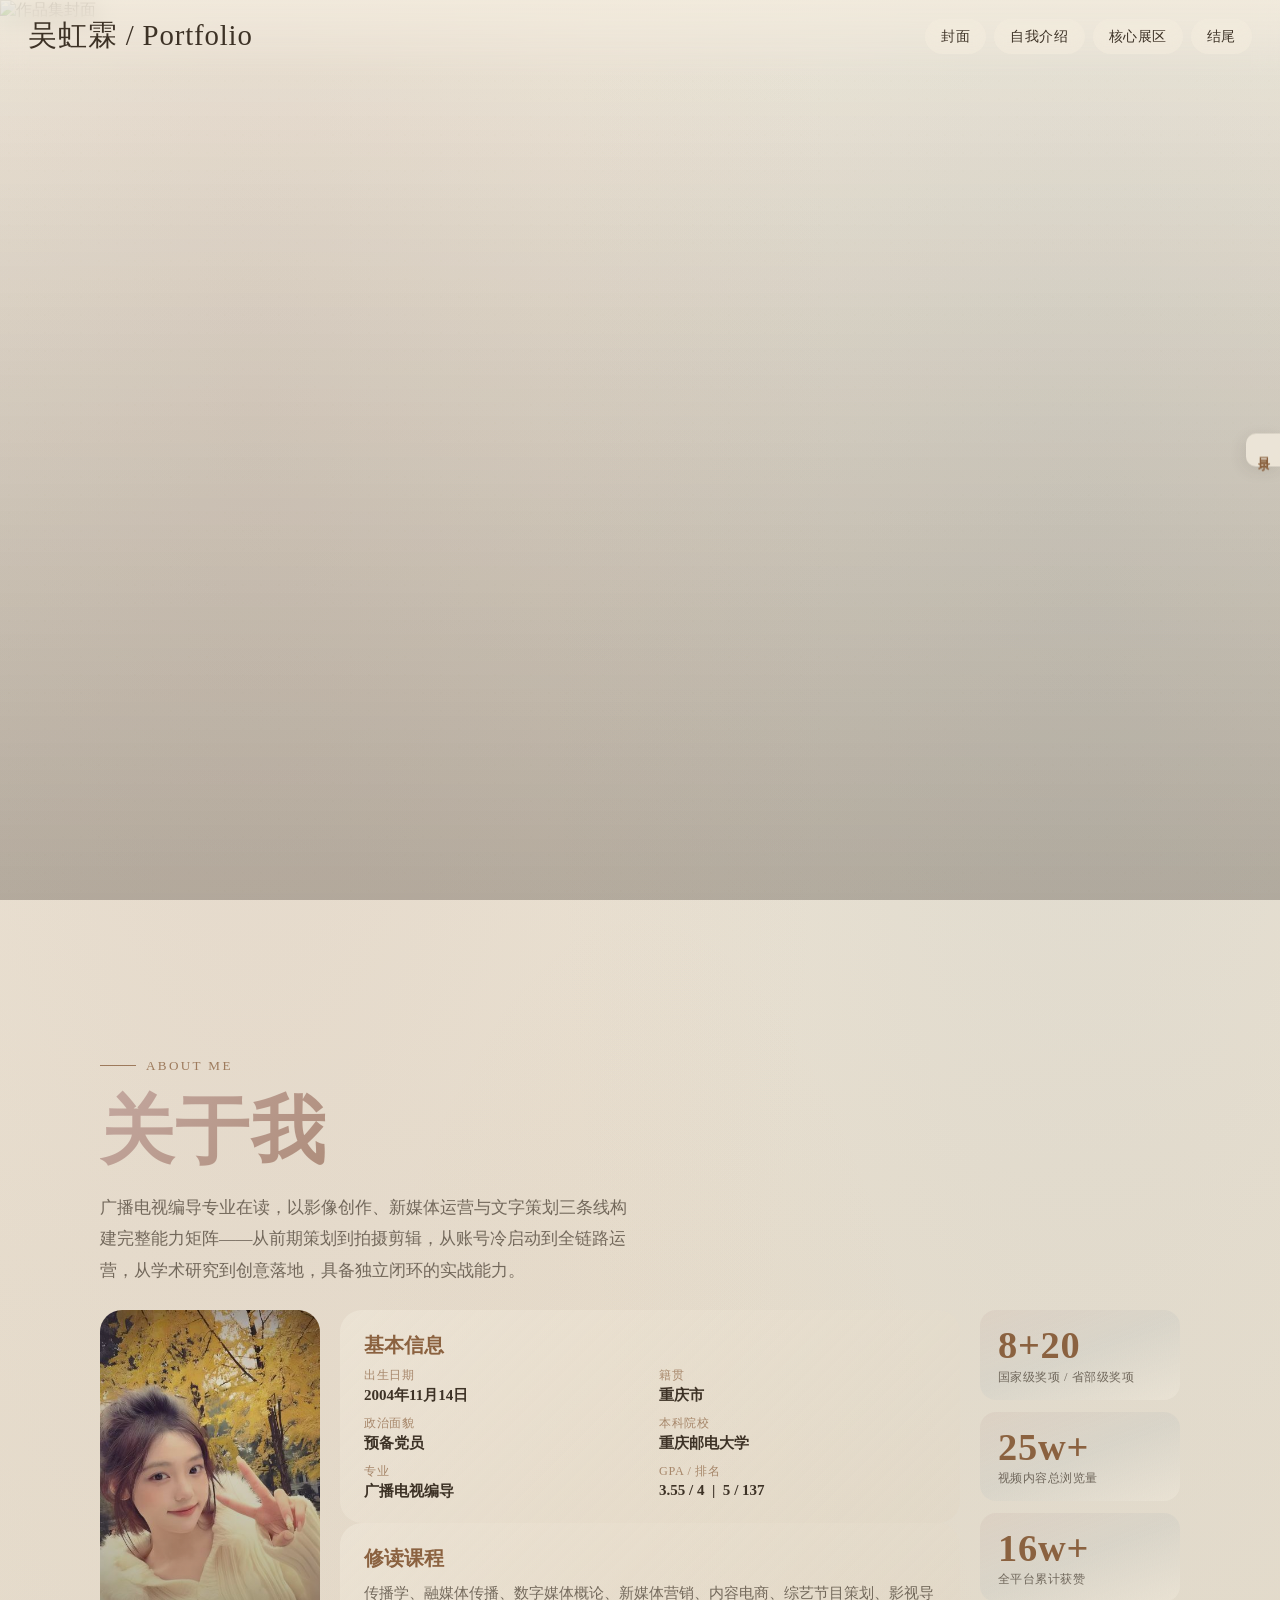
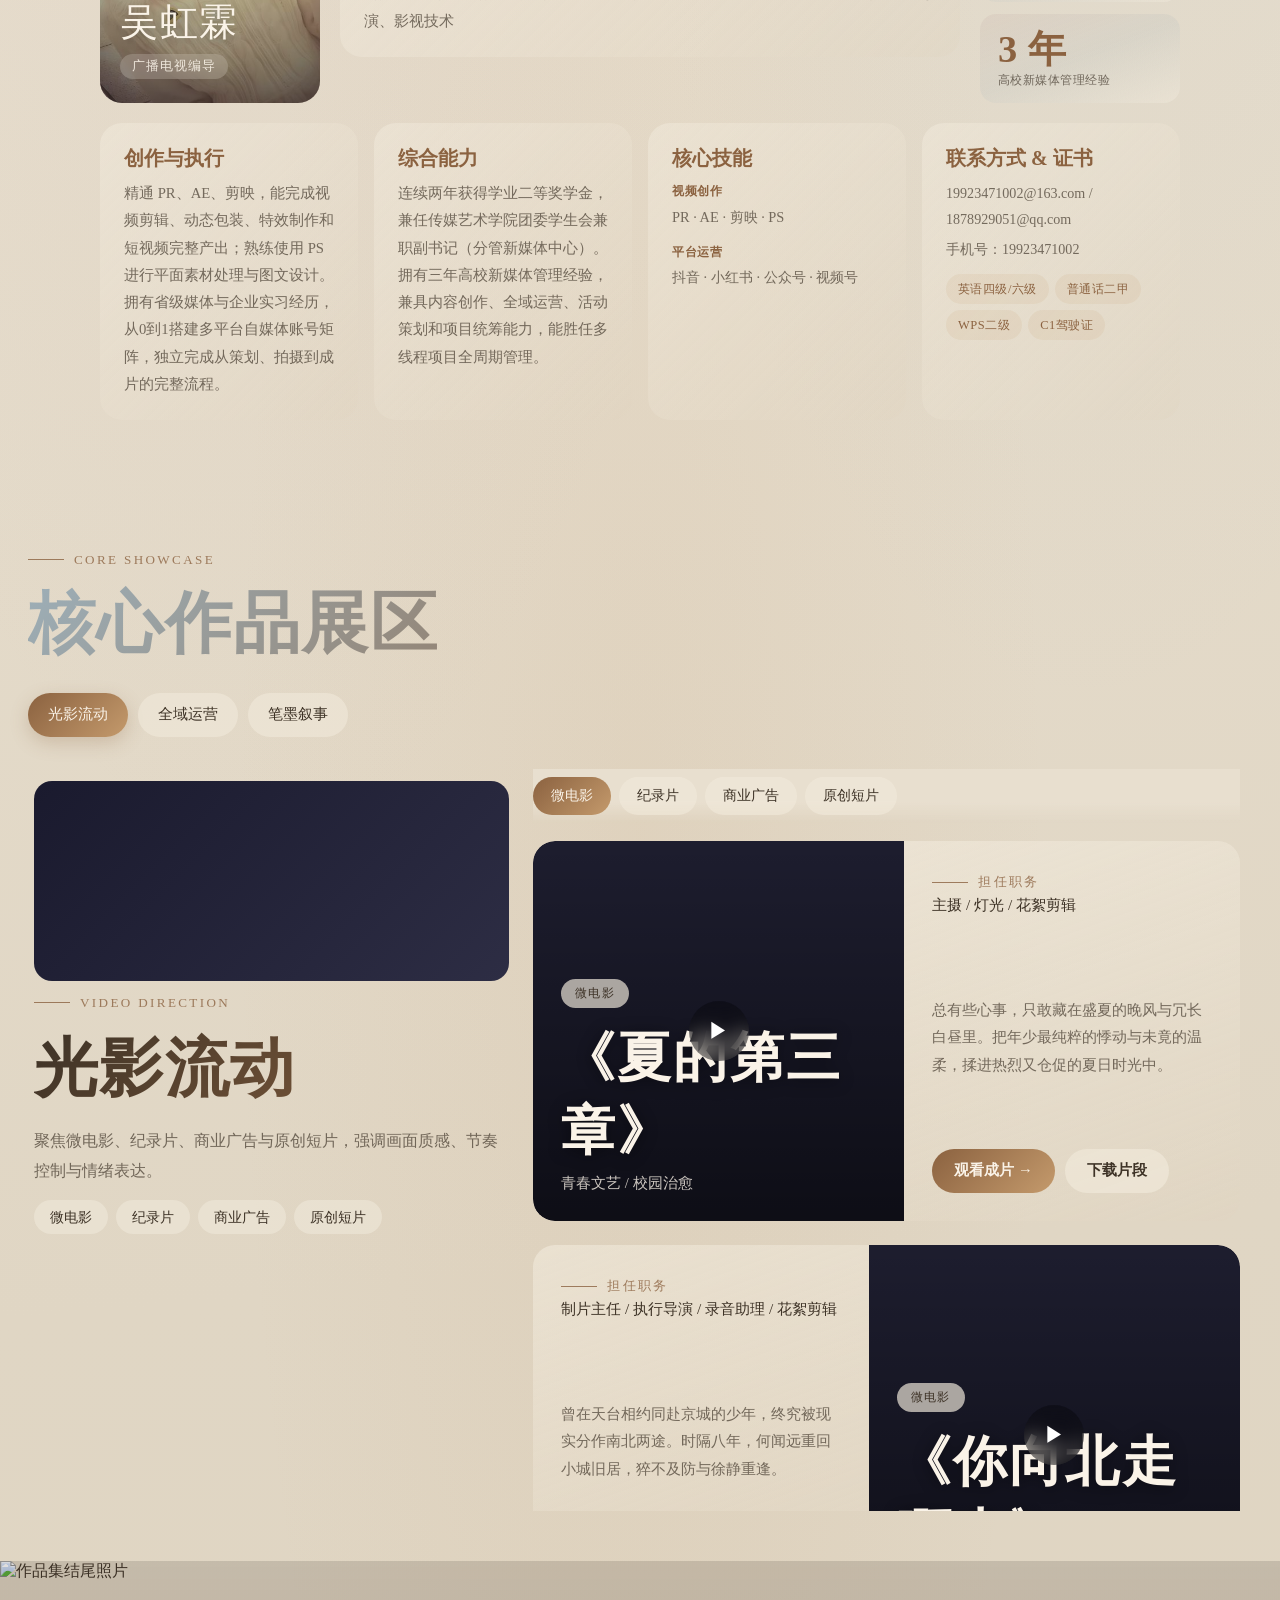
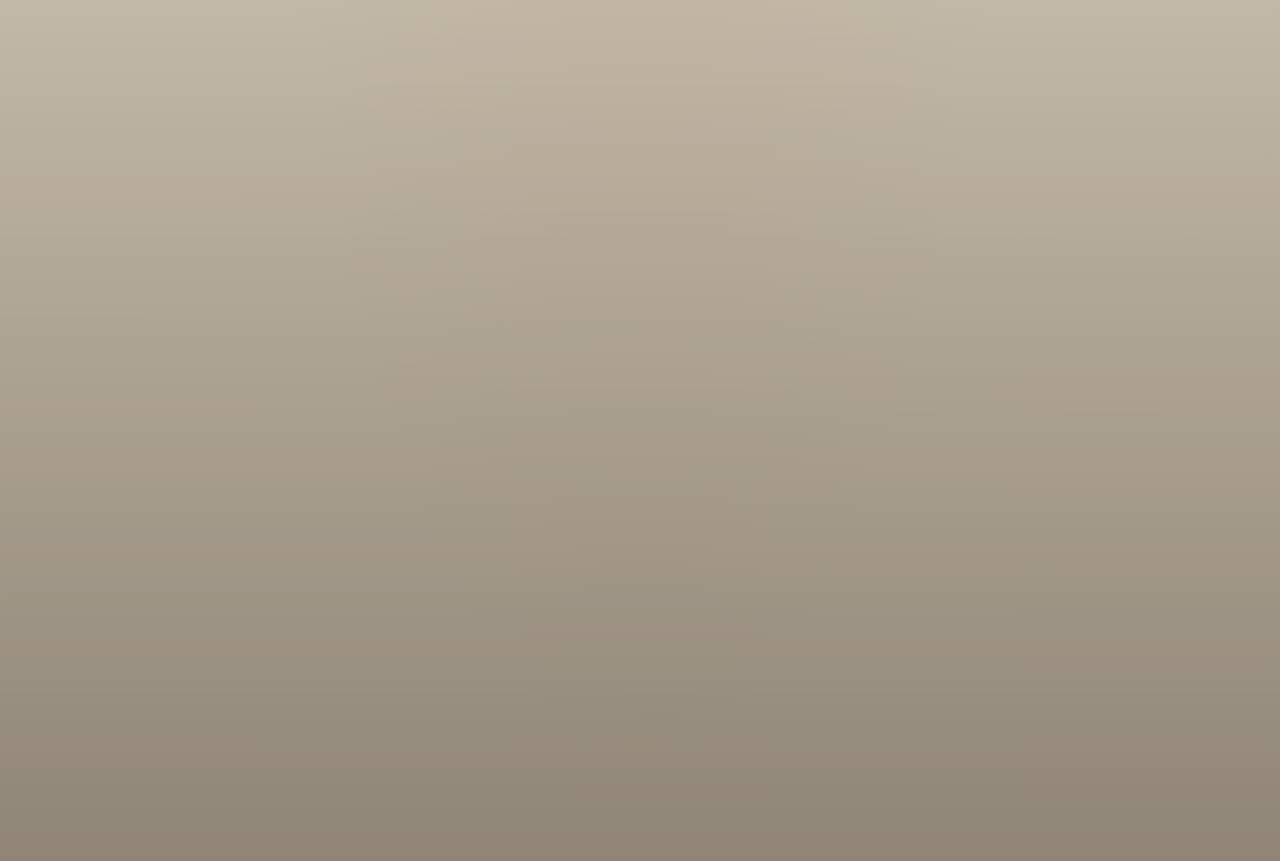
==== commit c7f63a61: "图片懒加载：页面秒开，按需加载图片 46张图片全部添加 loading=lazy，首屏只加载可见图片。" ====
--- a/index.html
+++ b/index.html
@@ -26,7 +26,7 @@
 
             <!-- 封面大图 -->
             <figure class="hero-media">
-                <img src="assets/cover_new.png" alt="作品集封面">
+                <img loading="lazy" src="assets/cover_new.png" alt="作品集封面">
                 
             </figure>
 
@@ -446,7 +446,7 @@
                 <article id="board-operation" class="board-slide" data-board="全域运营">
                     <div class="board-copy">
                         <div class="board-cover board-cover--operate">
-                            <img src="assets/operate/weng0/overview.png" alt="全域运营封面" style="width:100%;height:100%;object-fit:cover;border-radius:18px;">
+                            <img loading="lazy" src="assets/operate/weng0/overview.png" alt="全域运营封面" style="width:100%;height:100%;object-fit:cover;border-radius:18px;">
                         </div>
                         <span class="eyebrow">Media Operation</span>
                         <h3>全域运营</h3>
@@ -469,7 +469,7 @@
                                 <!-- 翁0 -->
                                 <article class="operate-card">
                                     <div class="operate-card__header">
-                                        <div class="operate-card__icon operate-card__icon--douyin"><img src="assets/operate/douyin_icon.png" alt="抖音"></div>
+                                        <div class="operate-card__icon operate-card__icon--douyin"><img loading="lazy" src="assets/operate/douyin_icon.png" alt="抖音"></div>
                                         <div><h3>翁0</h3><span style="color:var(--muted);font-size:0.86rem">抖音 · 个人IP</span></div>
                                     </div>
                                     <div class="operate-card__stat">
@@ -482,19 +482,19 @@
                                     <button class="gallery-toggle" type="button" aria-expanded="false">查看运营截图</button>
                                     <div class="gallery-strip" hidden>
                                         <div class="gallery-strip__inner">
-                                            <figure class="gallery-fig"><img src="assets/operate/weng0/overview.png" alt="账号总览" loading="lazy"><figcaption>账号主页总览</figcaption></figure>
-                                            <figure class="gallery-fig"><img src="assets/operate/weng0/viral.png" alt="爆款内容" loading="lazy"><figcaption>爆款内容数据</figcaption></figure>
-                                            <figure class="gallery-fig"><img src="assets/operate/weng0/kol1.png" alt="KOL合作1" loading="lazy"><figcaption>商业KOL合作</figcaption></figure>
-                                            <figure class="gallery-fig"><img src="assets/operate/weng0/kol2.png" alt="KOL合作2" loading="lazy"><figcaption>KOL合作案例</figcaption></figure>
-                                            <figure class="gallery-fig"><img src="assets/operate/weng0/hot1.png" alt="热点内容1" loading="lazy"><figcaption>热点内容</figcaption></figure>
-                                            <figure class="gallery-fig"><img src="assets/operate/weng0/hot2.png" alt="热点内容2" loading="lazy"><figcaption>热门视频</figcaption></figure>
+                                            <figure class="gallery-fig"><img loading="lazy" src="assets/operate/weng0/overview.png" alt="账号总览" loading="lazy"><figcaption>账号主页总览</figcaption></figure>
+                                            <figure class="gallery-fig"><img loading="lazy" src="assets/operate/weng0/viral.png" alt="爆款内容" loading="lazy"><figcaption>爆款内容数据</figcaption></figure>
+                                            <figure class="gallery-fig"><img loading="lazy" src="assets/operate/weng0/kol1.png" alt="KOL合作1" loading="lazy"><figcaption>商业KOL合作</figcaption></figure>
+                                            <figure class="gallery-fig"><img loading="lazy" src="assets/operate/weng0/kol2.png" alt="KOL合作2" loading="lazy"><figcaption>KOL合作案例</figcaption></figure>
+                                            <figure class="gallery-fig"><img loading="lazy" src="assets/operate/weng0/hot1.png" alt="热点内容1" loading="lazy"><figcaption>热点内容</figcaption></figure>
+                                            <figure class="gallery-fig"><img loading="lazy" src="assets/operate/weng0/hot2.png" alt="热点内容2" loading="lazy"><figcaption>热门视频</figcaption></figure>
                                         </div>
                                     </div>
                                 </article>
                                 <!-- 丑丑小幺 -->
                                 <article class="operate-card">
                                     <div class="operate-card__header">
-                                        <div class="operate-card__icon operate-card__icon--xhs"><img src="assets/operate/xhs_icon.png" alt="小红书"></div>
+                                        <div class="operate-card__icon operate-card__icon--xhs"><img loading="lazy" src="assets/operate/xhs_icon.png" alt="小红书"></div>
                                         <div><h3>丑丑小幺</h3><span style="color:var(--muted);font-size:0.86rem">小红书 · 垂类账号</span></div>
                                     </div>
                                     <div class="operate-card__stat">
@@ -507,10 +507,10 @@
                                     <button class="gallery-toggle" type="button" aria-expanded="false">查看运营截图</button>
                                     <div class="gallery-strip" hidden>
                                         <div class="gallery-strip__inner">
-                                            <figure class="gallery-fig"><img src="assets/operate/chouchou/overview.png" alt="账号总览" loading="lazy"><figcaption>账号主页总览</figcaption></figure>
-                                            <figure class="gallery-fig"><img src="assets/operate/chouchou/viral1.png" alt="爆款内容1" loading="lazy"><figcaption>爆款笔记</figcaption></figure>
-                                            <figure class="gallery-fig"><img src="assets/operate/chouchou/viral2.png" alt="爆款内容2" loading="lazy"><figcaption>热门内容</figcaption></figure>
-                                            <figure class="gallery-fig"><img src="assets/operate/chouchou/viral3.png" alt="爆款内容3" loading="lazy"><figcaption>搜索推荐流量</figcaption></figure>
+                                            <figure class="gallery-fig"><img loading="lazy" src="assets/operate/chouchou/overview.png" alt="账号总览" loading="lazy"><figcaption>账号主页总览</figcaption></figure>
+                                            <figure class="gallery-fig"><img loading="lazy" src="assets/operate/chouchou/viral1.png" alt="爆款内容1" loading="lazy"><figcaption>爆款笔记</figcaption></figure>
+                                            <figure class="gallery-fig"><img loading="lazy" src="assets/operate/chouchou/viral2.png" alt="爆款内容2" loading="lazy"><figcaption>热门内容</figcaption></figure>
+                                            <figure class="gallery-fig"><img loading="lazy" src="assets/operate/chouchou/viral3.png" alt="爆款内容3" loading="lazy"><figcaption>搜索推荐流量</figcaption></figure>
                                         </div>
                                     </div>
                                 </article>
@@ -530,10 +530,10 @@
                                     <button class="gallery-toggle" type="button" aria-expanded="false">查看运营截图</button>
                                     <div class="gallery-strip" hidden>
                                         <div class="gallery-strip__inner">
-                                            <figure class="gallery-fig"><img src="assets/operate/naituan/ip.png" alt="IP形象" loading="lazy"><figcaption>AI虚拟IP形象</figcaption></figure>
-                                            <figure class="gallery-fig"><img src="assets/operate/naituan/douyin1.png" alt="抖音内容" loading="lazy"><figcaption>抖音 · 长剧情叙事</figcaption></figure>
-                                            <figure class="gallery-fig"><img src="assets/operate/naituan/kuaishou1.png" alt="快手内容" loading="lazy"><figcaption>快手 · 谐音图文</figcaption></figure>
-                                            <figure class="gallery-fig"><img src="assets/operate/naituan/shipinhao1.png" alt="视频号内容" loading="lazy"><figcaption>视频号 · 趣味科普</figcaption></figure>
+                                            <figure class="gallery-fig"><img loading="lazy" src="assets/operate/naituan/ip.png" alt="IP形象" loading="lazy"><figcaption>AI虚拟IP形象</figcaption></figure>
+                                            <figure class="gallery-fig"><img loading="lazy" src="assets/operate/naituan/douyin1.png" alt="抖音内容" loading="lazy"><figcaption>抖音 · 长剧情叙事</figcaption></figure>
+                                            <figure class="gallery-fig"><img loading="lazy" src="assets/operate/naituan/kuaishou1.png" alt="快手内容" loading="lazy"><figcaption>快手 · 谐音图文</figcaption></figure>
+                                            <figure class="gallery-fig"><img loading="lazy" src="assets/operate/naituan/shipinhao1.png" alt="视频号内容" loading="lazy"><figcaption>视频号 · 趣味科普</figcaption></figure>
                                         </div>
                                     </div>
                                 </article>
@@ -545,7 +545,7 @@
                             <div class="operate-grid operate-grid--3">
                                 <article class="operate-card">
                                     <div class="operate-card__header">
-                                        <div class="operate-card__icon operate-card__icon--wechat"><img src="assets/operate/wechat_icon.png" alt="公众号"></div>
+                                        <div class="operate-card__icon operate-card__icon--wechat"><img loading="lazy" src="assets/operate/wechat_icon.png" alt="公众号"></div>
                                         <div><h3>传媒星青年</h3><span style="color:var(--muted);font-size:0.86rem">学院官方公众号</span></div>
                                     </div>
                                     <div class="operate-card__stat">
@@ -558,12 +558,12 @@
                                     <button class="gallery-toggle" type="button" aria-expanded="false">查看推文截图</button>
                                     <div class="gallery-strip" hidden>
                                         <div class="gallery-strip__inner">
-                                            <figure class="gallery-fig"><img src="assets/operate/media_star/传媒新视界｜live or life：这是一篇会动的推文~.png" alt="会动的推文" loading="lazy"><figcaption>传媒新视界 · 会动的推文</figcaption></figure>
-                                            <figure class="gallery-fig"><img src="assets/operate/media_star/传媒新视界｜校园生活三折叠，怎么折，都有面~.png" alt="校园生活三折叠" loading="lazy"><figcaption>传媒新视界 · 三折叠</figcaption></figure>
-                                            <figure class="gallery-fig"><img src="assets/operate/media_star/喜报！传媒艺术学院徐聪教授团队在《Nature》子刊发表研究成果.png" alt="Nature喜报" loading="lazy"><figcaption>学院喜报 · Nature子刊</figcaption></figure>
-                                            <figure class="gallery-fig"><img src="assets/operate/media_star/声愈心旅_郭宇_考后心旅程.png" alt="声愈心旅" loading="lazy"><figcaption>声愈心旅 · 心理栏目</figcaption></figure>
-                                            <figure class="gallery-fig"><img src="assets/operate/media_star/您有一封春日来信，请查收～.png" alt="春日来信" loading="lazy"><figcaption>春日来信 · 节日推文</figcaption></figure>
-                                            <figure class="gallery-fig"><img src="assets/operate/media_star/2026开年日历｜以南山四季，启新岁序章.png" alt="开年日历" loading="lazy"><figcaption>开年日历 · 南山四季</figcaption></figure>
+                                            <figure class="gallery-fig"><img loading="lazy" src="assets/operate/media_star/传媒新视界｜live or life：这是一篇会动的推文~.png" alt="会动的推文" loading="lazy"><figcaption>传媒新视界 · 会动的推文</figcaption></figure>
+                                            <figure class="gallery-fig"><img loading="lazy" src="assets/operate/media_star/传媒新视界｜校园生活三折叠，怎么折，都有面~.png" alt="校园生活三折叠" loading="lazy"><figcaption>传媒新视界 · 三折叠</figcaption></figure>
+                                            <figure class="gallery-fig"><img loading="lazy" src="assets/operate/media_star/喜报！传媒艺术学院徐聪教授团队在《Nature》子刊发表研究成果.png" alt="Nature喜报" loading="lazy"><figcaption>学院喜报 · Nature子刊</figcaption></figure>
+                                            <figure class="gallery-fig"><img loading="lazy" src="assets/operate/media_star/声愈心旅_郭宇_考后心旅程.png" alt="声愈心旅" loading="lazy"><figcaption>声愈心旅 · 心理栏目</figcaption></figure>
+                                            <figure class="gallery-fig"><img loading="lazy" src="assets/operate/media_star/您有一封春日来信，请查收～.png" alt="春日来信" loading="lazy"><figcaption>春日来信 · 节日推文</figcaption></figure>
+                                            <figure class="gallery-fig"><img loading="lazy" src="assets/operate/media_star/2026开年日历｜以南山四季，启新岁序章.png" alt="开年日历" loading="lazy"><figcaption>开年日历 · 南山四季</figcaption></figure>
                                         </div>
                                     </div>
                                 </article>
@@ -577,9 +577,9 @@
                                     <button class="gallery-toggle" type="button" aria-expanded="false">查看推文截图</button>
                                     <div class="gallery-strip" hidden>
                                         <div class="gallery-strip__inner">
-                                            <figure class="gallery-fig"><img src="assets/operate/hushijie/中央民族大学张昆 ： 新传大佬介绍.png" alt="新传大佬介绍" loading="lazy"><figcaption>新传大佬介绍</figcaption></figure>
-                                            <figure class="gallery-fig"><img src="assets/operate/hushijie/从普通二本到985博士：知不足而奋进，望远山而前行——26新传考博学员经验帖.png" alt="考博经验帖" loading="lazy"><figcaption>考博经验帖</figcaption></figure>
-                                            <figure class="gallery-fig"><img src="assets/operate/hushijie/新传中科院分区大变动！这些期刊涨跌速看！.png" alt="期刊分区" loading="lazy"><figcaption>学术期刊动态</figcaption></figure>
+                                            <figure class="gallery-fig"><img loading="lazy" src="assets/operate/hushijie/中央民族大学张昆 ： 新传大佬介绍.png" alt="新传大佬介绍" loading="lazy"><figcaption>新传大佬介绍</figcaption></figure>
+                                            <figure class="gallery-fig"><img loading="lazy" src="assets/operate/hushijie/从普通二本到985博士：知不足而奋进，望远山而前行——26新传考博学员经验帖.png" alt="考博经验帖" loading="lazy"><figcaption>考博经验帖</figcaption></figure>
+                                            <figure class="gallery-fig"><img loading="lazy" src="assets/operate/hushijie/新传中科院分区大变动！这些期刊涨跌速看！.png" alt="期刊分区" loading="lazy"><figcaption>学术期刊动态</figcaption></figure>
                                         </div>
                                     </div>
                                 </article>
@@ -608,13 +608,13 @@
                                         <button class="gallery-toggle" type="button" aria-expanded="false">查看活动截图</button>
                                         <div class="gallery-strip" hidden>
                                             <div class="gallery-strip__inner">
-                                                <figure class="gallery-fig"><img src="assets/operate/events/涂鸦大赛1.png" alt="涂鸦大赛1" loading="lazy"><figcaption>涂鸦大赛现场</figcaption></figure>
-                                                <figure class="gallery-fig"><img src="assets/operate/events/涂鸦大赛2.png" alt="涂鸦大赛2" loading="lazy"><figcaption>活动花絮</figcaption></figure>
-                                                <figure class="gallery-fig"><img src="assets/operate/events/涂鸦大赛3.png" alt="涂鸦大赛3" loading="lazy"><figcaption>作品展示</figcaption></figure>
-                                                <figure class="gallery-fig"><img src="assets/operate/events/涂鸦大赛4.png" alt="涂鸦大赛4" loading="lazy"><figcaption>评选环节</figcaption></figure>
-                                                <figure class="gallery-fig"><img src="assets/operate/events/第十八届涂鸦大赛预热推文.png" alt="预热推文" loading="lazy"><figcaption>预热推文</figcaption></figure>
-                                                <figure class="gallery-fig"><img src="assets/operate/events/第十八届涂鸦大赛总结推文.png" alt="总结推文" loading="lazy"><figcaption>总结推文</figcaption></figure>
-                                                <figure class="gallery-fig"><img src="assets/operate/events/第十八届涂鸦大赛视频推文.png" alt="视频推文" loading="lazy"><figcaption>视频推文</figcaption></figure>
+                                                <figure class="gallery-fig"><img loading="lazy" src="assets/operate/events/涂鸦大赛1.png" alt="涂鸦大赛1" loading="lazy"><figcaption>涂鸦大赛现场</figcaption></figure>
+                                                <figure class="gallery-fig"><img loading="lazy" src="assets/operate/events/涂鸦大赛2.png" alt="涂鸦大赛2" loading="lazy"><figcaption>活动花絮</figcaption></figure>
+                                                <figure class="gallery-fig"><img loading="lazy" src="assets/operate/events/涂鸦大赛3.png" alt="涂鸦大赛3" loading="lazy"><figcaption>作品展示</figcaption></figure>
+                                                <figure class="gallery-fig"><img loading="lazy" src="assets/operate/events/涂鸦大赛4.png" alt="涂鸦大赛4" loading="lazy"><figcaption>评选环节</figcaption></figure>
+                                                <figure class="gallery-fig"><img loading="lazy" src="assets/operate/events/第十八届涂鸦大赛预热推文.png" alt="预热推文" loading="lazy"><figcaption>预热推文</figcaption></figure>
+                                                <figure class="gallery-fig"><img loading="lazy" src="assets/operate/events/第十八届涂鸦大赛总结推文.png" alt="总结推文" loading="lazy"><figcaption>总结推文</figcaption></figure>
+                                                <figure class="gallery-fig"><img loading="lazy" src="assets/operate/events/第十八届涂鸦大赛视频推文.png" alt="视频推文" loading="lazy"><figcaption>视频推文</figcaption></figure>
                                             </div>
                                         </div>
                                     </div>
@@ -627,10 +627,10 @@
                                         <button class="gallery-toggle" type="button" aria-expanded="false">查看活动截图</button>
                                         <div class="gallery-strip" hidden>
                                             <div class="gallery-strip__inner">
-                                                <figure class="gallery-fig"><img src="assets/operate/events/艺彩鎏光1.jpg" alt="艺彩鎏光1" loading="lazy"><figcaption>颁奖典礼现场</figcaption></figure>
-                                                <figure class="gallery-fig"><img src="assets/operate/events/艺彩鎏光2.jpg" alt="艺彩鎏光2" loading="lazy"><figcaption>活动花絮</figcaption></figure>
-                                                <figure class="gallery-fig"><img src="assets/operate/events/艺彩鎏光预热推文.png" alt="预热推文" loading="lazy"><figcaption>预热推文</figcaption></figure>
-                                                <figure class="gallery-fig"><img src="assets/operate/events/第十七届艺彩鎏光颁奖典礼总结推文.png" alt="总结推文" loading="lazy"><figcaption>总结推文</figcaption></figure>
+                                                <figure class="gallery-fig"><img loading="lazy" src="assets/operate/events/艺彩鎏光1.jpg" alt="艺彩鎏光1" loading="lazy"><figcaption>颁奖典礼现场</figcaption></figure>
+                                                <figure class="gallery-fig"><img loading="lazy" src="assets/operate/events/艺彩鎏光2.jpg" alt="艺彩鎏光2" loading="lazy"><figcaption>活动花絮</figcaption></figure>
+                                                <figure class="gallery-fig"><img loading="lazy" src="assets/operate/events/艺彩鎏光预热推文.png" alt="预热推文" loading="lazy"><figcaption>预热推文</figcaption></figure>
+                                                <figure class="gallery-fig"><img loading="lazy" src="assets/operate/events/第十七届艺彩鎏光颁奖典礼总结推文.png" alt="总结推文" loading="lazy"><figcaption>总结推文</figcaption></figure>
                                             </div>
                                         </div>
                                     </div>
@@ -643,11 +643,11 @@
                                         <button class="gallery-toggle" type="button" aria-expanded="false">查看活动截图</button>
                                         <div class="gallery-strip" hidden>
                                             <div class="gallery-strip__inner">
-                                                <figure class="gallery-fig"><img src="assets/operate/events/第五届声动南山.jpg" alt="第五届" loading="lazy"><figcaption>第五届合唱比赛</figcaption></figure>
-                                                <figure class="gallery-fig"><img src="assets/operate/events/第五届声动南山总结推文.png" alt="总结推文" loading="lazy"><figcaption>第五届总结推文</figcaption></figure>
-                                                <figure class="gallery-fig"><img src="assets/operate/events/第六届声动南山.png" alt="第六届" loading="lazy"><figcaption>第六届合唱比赛</figcaption></figure>
-                                                <figure class="gallery-fig"><img src="assets/operate/events/第六届声动南山预热推文.png" alt="预热推文" loading="lazy"><figcaption>第六届预热推文</figcaption></figure>
-                                                <figure class="gallery-fig"><img src="assets/operate/events/第六届声动南山活动推文.png" alt="活动推文" loading="lazy"><figcaption>第六届活动推文</figcaption></figure>
+                                                <figure class="gallery-fig"><img loading="lazy" src="assets/operate/events/第五届声动南山.jpg" alt="第五届" loading="lazy"><figcaption>第五届合唱比赛</figcaption></figure>
+                                                <figure class="gallery-fig"><img loading="lazy" src="assets/operate/events/第五届声动南山总结推文.png" alt="总结推文" loading="lazy"><figcaption>第五届总结推文</figcaption></figure>
+                                                <figure class="gallery-fig"><img loading="lazy" src="assets/operate/events/第六届声动南山.png" alt="第六届" loading="lazy"><figcaption>第六届合唱比赛</figcaption></figure>
+                                                <figure class="gallery-fig"><img loading="lazy" src="assets/operate/events/第六届声动南山预热推文.png" alt="预热推文" loading="lazy"><figcaption>第六届预热推文</figcaption></figure>
+                                                <figure class="gallery-fig"><img loading="lazy" src="assets/operate/events/第六届声动南山活动推文.png" alt="活动推文" loading="lazy"><figcaption>第六届活动推文</figcaption></figure>
                                             </div>
                                         </div>
                                     </div>
@@ -661,7 +661,7 @@
                 <article id="board-writing" class="board-slide" data-board="笔墨叙事">
                     <div class="board-copy">
                         <div class="board-cover board-cover--writing">
-                            <img src="assets/covers/writing_cover.png" alt="笔墨叙事封面" style="width:100%;height:100%;object-fit:cover;border-radius:18px;">
+                            <img loading="lazy" src="assets/covers/writing_cover.png" alt="笔墨叙事封面" style="width:100%;height:100%;object-fit:cover;border-radius:18px;">
                         </div>
                         <span class="eyebrow">Copy Writing</span>
                         <h3>笔墨叙事</h3>
@@ -896,7 +896,7 @@
 
         <!-- ==================== 4. 结尾页 ==================== -->
         <section id="closing" class="scene closing-scene" aria-label="结尾照片">
-            <img class="closing-image" src="assets/ending_new.png" alt="作品集结尾照片">
+            <img loading="lazy" class="closing-image" src="assets/ending_new.png" alt="作品集结尾照片">
             <div class="closing-overlay">
                 
             </div>
--- a/style.css
+++ b/style.css
@@ -707,12 +707,23 @@
 }
 
 /* 子分类内容区 */
-.inline-cat {
-    display: none;
+/* 不用 display:none，用 visibility 隐藏以保持元素在布局中，让视频能预加载 */
+.inline-cat:not(.is-active) {
+    position: absolute;
+    visibility: hidden;
+    width: 0;
+    height: 0;
+    overflow: hidden;
+    opacity: 0;
 }
 
 .inline-cat.is-active {
-    display: block;
+    position: static;
+    visibility: visible;
+    width: auto;
+    height: auto;
+    overflow: visible;
+    opacity: 1;
 }
 
 /* 标签行 */
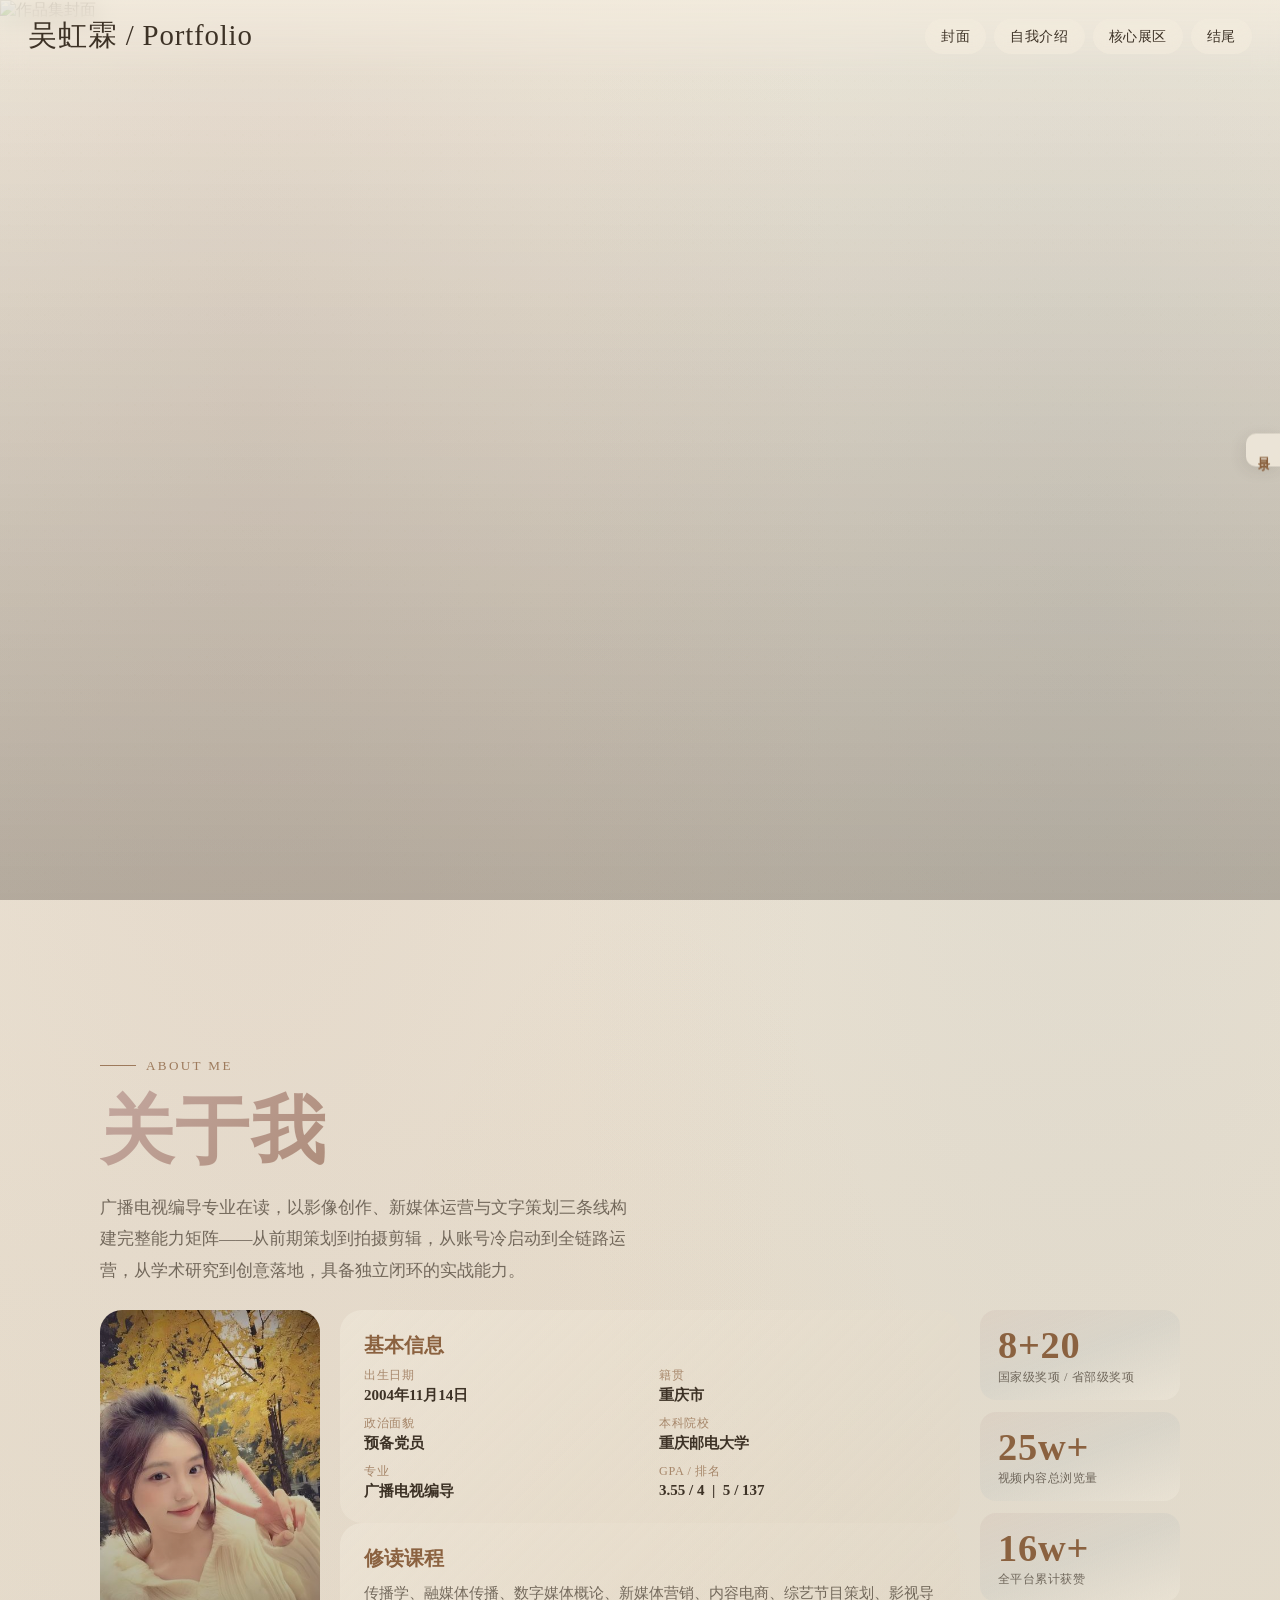
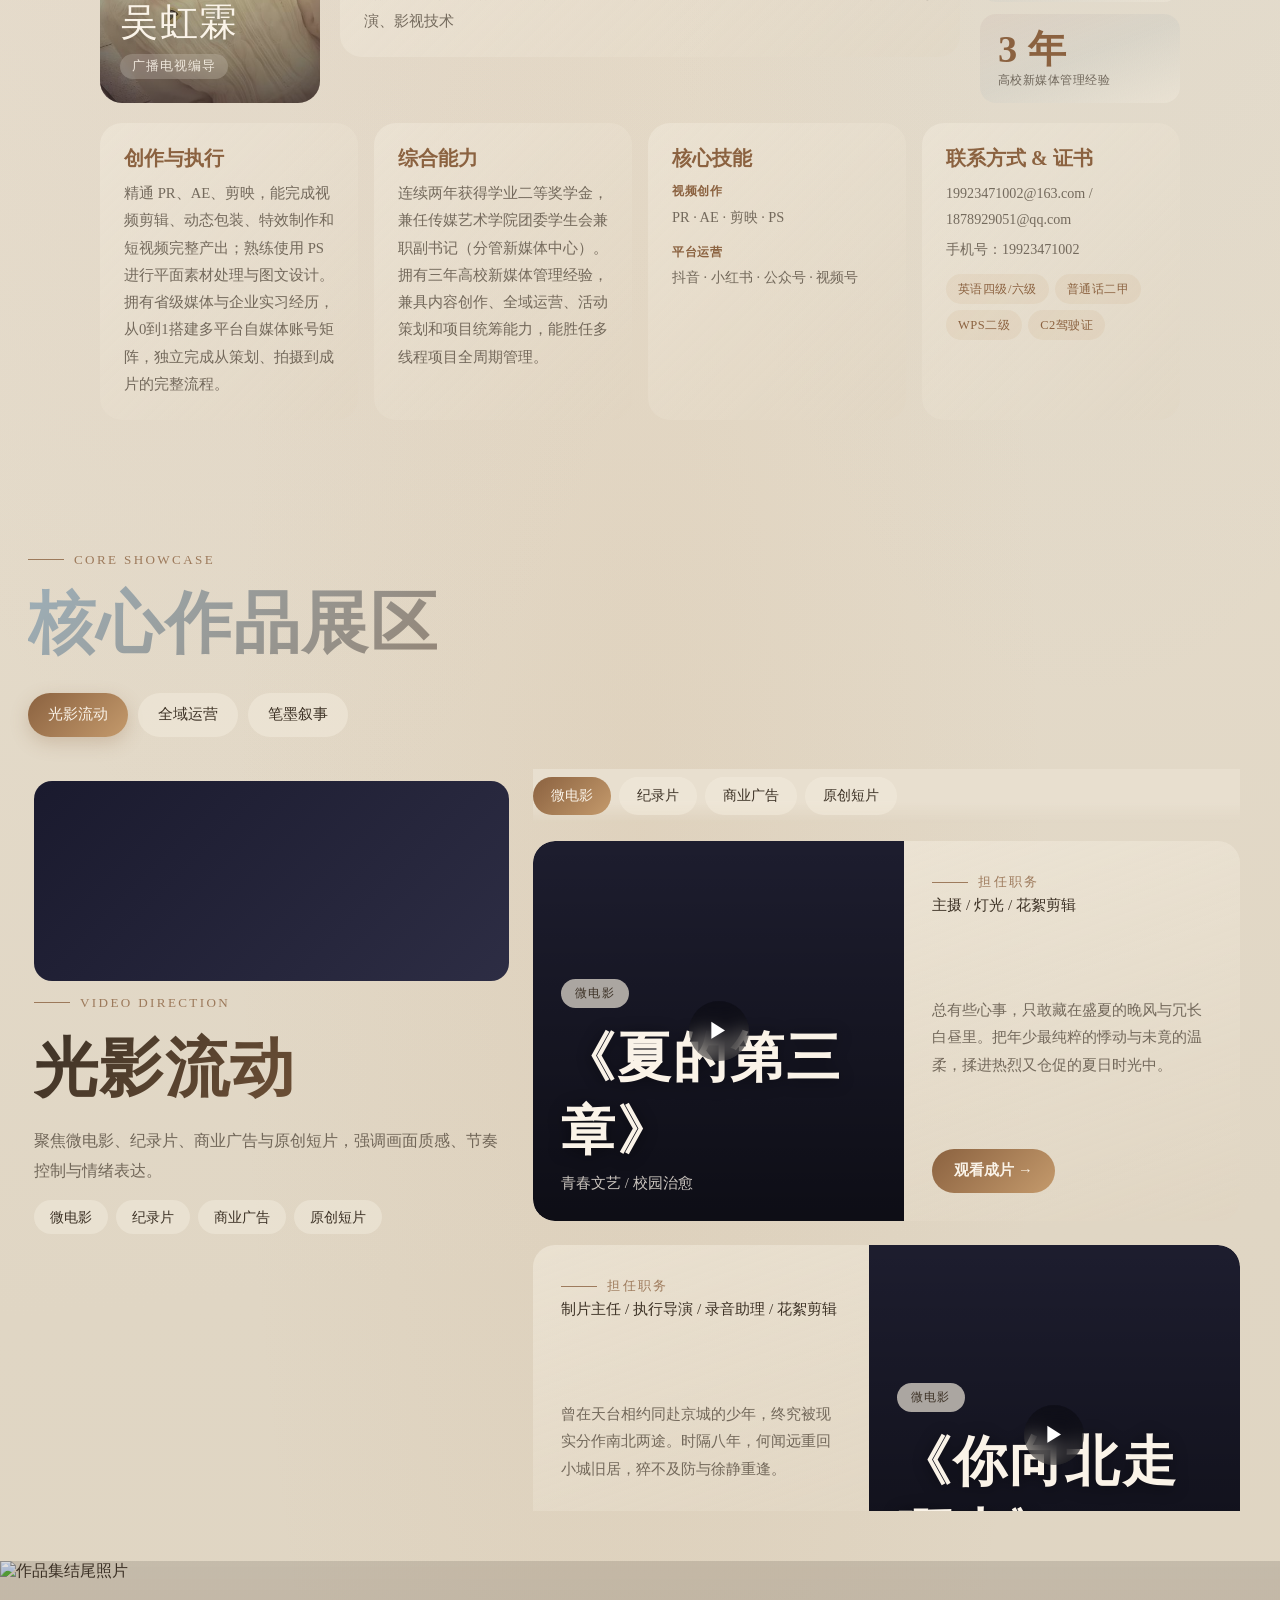
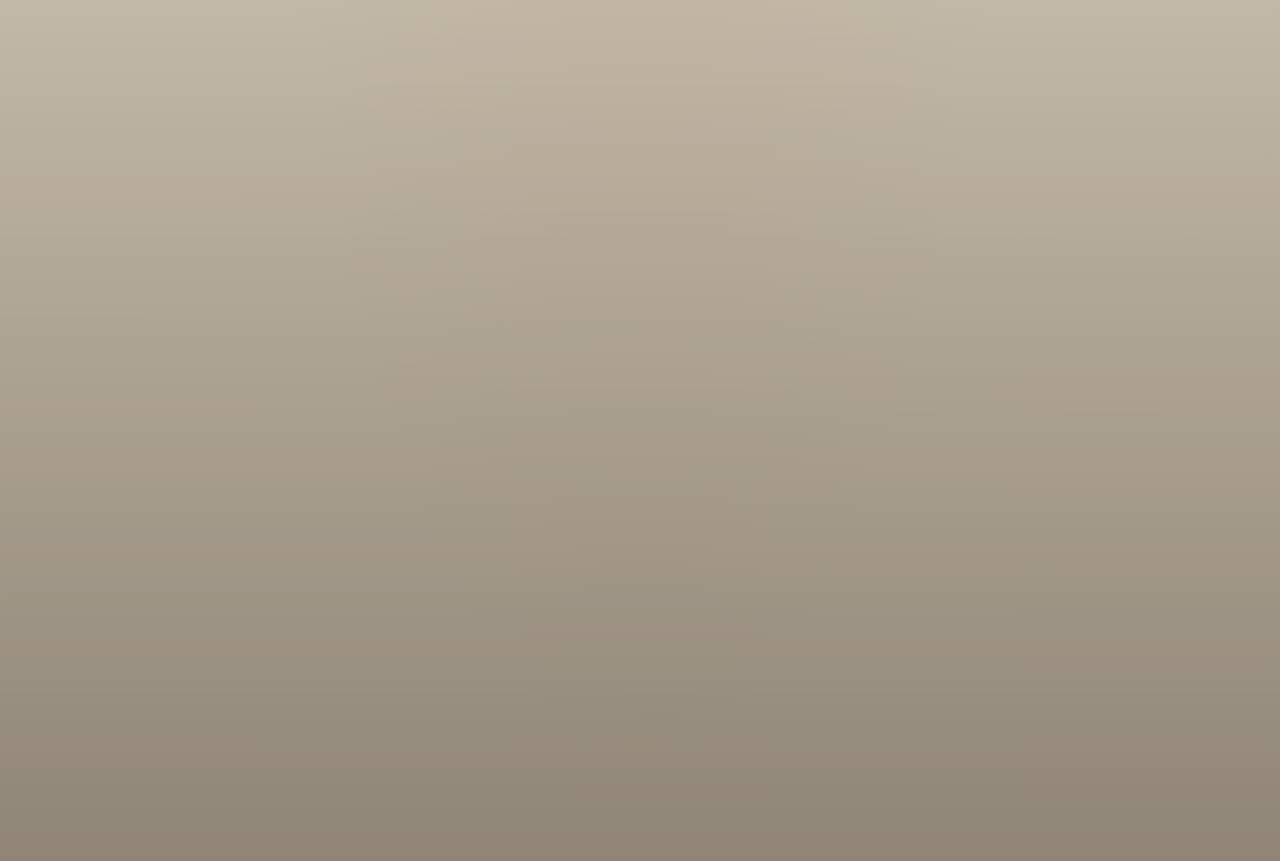
==== commit e327b33a: "删除下载片段链接 + C1→C2驾驶证 - 移除全部13个视频作品的百度网盘下载链接，只保留观看成片链接 - 关于我：C1驾驶证改为C2驾驶证" ====
--- a/index.html
+++ b/index.html
@@ -115,7 +115,7 @@
                         <p>19923471002@163.com / 1878929051@qq.com</p>
                         <p>手机号：19923471002</p>
                         <div class="about-cert-tags">
-                            <span>英语四级/六级</span><span>普通话二甲</span><span>WPS二级</span><span>C1驾驶证</span>
+                            <span>英语四级/六级</span><span>普通话二甲</span><span>WPS二级</span><span>C2驾驶证</span>
                         </div>
                     </aside>
                 </div>
@@ -186,7 +186,6 @@
                                         <div class="video-work__desc"><p>总有些心事，只敢藏在盛夏的晚风与冗长白昼里。把年少最纯粹的悸动与未竟的温柔，揉进热烈又仓促的夏日时光中。</p></div>
                                         <div class="video-work__actions">
                                             <a class="video-work__link" href="https://www.xinpianchang.com/a13724034?from=webShare&channel=copyLink&token=2oucEg2Af4GThplFO3EMuXi" target="_blank" rel="noreferrer">观看成片 →</a>
-                                            <a class="video-work__link video-work__link--alt" href="https://pan.baidu.com/s/17Y1-Qdh5KGZa1JhN11D7MA?pwd=tu5m" target="_blank" rel="noreferrer">下载片段</a>
                                         </div>
                                     </div>
                                 </article>
@@ -206,7 +205,6 @@
                                         <div class="video-work__desc"><p>曾在天台相约同赴京城的少年，终究被现实分作南北两途。时隔八年，何闻远重回小城旧居，猝不及防与徐静重逢。</p></div>
                                         <div class="video-work__actions">
                                             <a class="video-work__link" href="https://www.xinpianchang.com/a13724049?from=webShare&channel=copyLink&token=49JMhd4ED1Pk27YlXG21Bjws" target="_blank" rel="noreferrer">观看成片 →</a>
-                                            <a class="video-work__link video-work__link--alt" href="https://pan.baidu.com/s/1lBMavLXPovWW2wBkrwQOuQ?pwd=m6zy" target="_blank" rel="noreferrer">下载片段</a>
                                         </div>
                                     </div>
                                 </article>
@@ -231,7 +229,6 @@
                                         <div class="video-work__desc"><p>武陵山间藏独属于苗疆的温柔风骨，翩跹苗舞、婉转芦笙，是岁月写给山野的浪漫诗行。</p></div>
                                         <div class="video-work__actions">
                                             <a class="video-work__link" href="https://www.xinpianchang.com/a13724104?from=webShare&channel=copyLink&token=2yszsQN5t0R4egLIT28azDY" target="_blank" rel="noreferrer">观看成片 →</a>
-                                            <a class="video-work__link video-work__link--alt" href="https://pan.baidu.com/s/1wJAK_n9i_Bt7JCuNaABgJw?pwd=atey" target="_blank" rel="noreferrer">下载片段</a>
                                         </div>
                                     </div>
                                 </article>
@@ -250,7 +247,6 @@
                                         <div class="video-work__desc"><p>闹市山城步履匆匆，一处藏于防空洞的书屋，独独留住放缓时光的温柔。此间有书卷清风、猫狗相伴。</p></div>
                                         <div class="video-work__actions">
                                             <a class="video-work__link" href="https://www.xinpianchang.com/a13724111?from=webShare&channel=copyLink&token=TrSo1tXlxW3Z3o3249RTD6" target="_blank" rel="noreferrer">观看成片 →</a>
-                                            <a class="video-work__link video-work__link--alt" href="https://pan.baidu.com/s/16SQ1oMvwnVrtB7yFF7EXqw?pwd=kr6x" target="_blank" rel="noreferrer">下载片段</a>
                                         </div>
                                     </div>
                                 </article>
@@ -275,7 +271,6 @@
                                         <div class="video-work__desc"><p>以莹润荔枝为温柔意象，描摹年轻女孩卸下妆容、直面本真的松弛时刻。暖调环境铺就治愈日常。</p></div>
                                         <div class="video-work__actions">
                                             <a class="video-work__link" href="https://www.xinpianchang.com/a13724124?from=webShare&channel=copyLink&token=4sSK9E3Cm6ZD4vargA1V7HDJ" target="_blank" rel="noreferrer">观看成片 →</a>
-                                            <a class="video-work__link video-work__link--alt" href="https://pan.baidu.com/s/1aMij2jNbGz7Qy5Bd0sgXkA?pwd=1mtd" target="_blank" rel="noreferrer">下载片段</a>
                                         </div>
                                     </div>
                                 </article>
@@ -294,7 +289,6 @@
                                         <div class="video-work__desc"><p>青春藏着青涩悸动，油腻肌肤却消磨少年独有的鲜明棱角。一支双管洁面消解所有尴尬。</p></div>
                                         <div class="video-work__actions">
                                             <a class="video-work__link" href="https://www.xinpianchang.com/a13724154?from=webShare&channel=copyLink&token=17KA6R3B8gGm30DmmJ2rz8iA" target="_blank" rel="noreferrer">观看成片 →</a>
-                                            <a class="video-work__link video-work__link--alt" href="https://pan.baidu.com/s/1dk_drixq-yrBg1KTZu9u7Q?pwd=cni9" target="_blank" rel="noreferrer">下载片段</a>
                                         </div>
                                     </div>
                                 </article>
@@ -313,7 +307,6 @@
                                         <div class="video-work__desc"><p>以PR剪辑叙事、AE特效包装打造奇幻视觉，借助动态转场、粒子变装完成一键焕型的魔幻桥段。</p></div>
                                         <div class="video-work__actions">
                                             <a class="video-work__link" href="https://www.xinpianchang.com/a13724168?from=webShare&channel=copyLink&token=10gCxg1Yz9j6WObSubf050" target="_blank" rel="noreferrer">观看成片 →</a>
-                                            <a class="video-work__link video-work__link--alt" href="https://pan.baidu.com/s/16LAVoRxHZHd6T7Z9F0NgIA?pwd=6mbu" target="_blank" rel="noreferrer">下载片段</a>
                                         </div>
                                     </div>
                                 </article>
@@ -332,7 +325,6 @@
                                         <div class="video-work__desc"><p>结合实景拍摄与棚内特效制作，以镜头还原盲道占道、设施失序的真实困境，传递无障碍公益理念。</p></div>
                                         <div class="video-work__actions">
                                             <a class="video-work__link" href="https://www.xinpianchang.com/a13724212?from=webShare&channel=copyLink&token=4yWesa3ueENz49j8Kd334JmT" target="_blank" rel="noreferrer">观看成片 →</a>
-                                            <a class="video-work__link video-work__link--alt" href="https://pan.baidu.com/s/1nNtsaVlgebu-C8lDD2XtIQ?pwd=eaa9" target="_blank" rel="noreferrer">下载片段</a>
                                         </div>
                                     </div>
                                 </article>
@@ -357,7 +349,6 @@
                                         <div class="video-work__desc"><p>以轻快奔跑动线串联全片，巧用卡点快切、定格转场与趣味视觉特效铺展传媒日常。</p></div>
                                         <div class="video-work__actions">
                                             <a class="video-work__link" href="https://www.xinpianchang.com/a13724271?from=webShare&channel=copyLink&token=1jpW7U1bwm1q1ztOLq10sAEO" target="_blank" rel="noreferrer">观看成片 →</a>
-                                            <a class="video-work__link video-work__link--alt" href="https://pan.baidu.com/s/1ECM9WQGc7OGLeWWF8RNWTw?pwd=yh7j" target="_blank" rel="noreferrer">下载片段</a>
                                         </div>
                                     </div>
                                 </article>
@@ -376,7 +367,6 @@
                                         <div class="video-work__desc"><p>循着《晴天》温柔旋律铺展少女的青春心事，柔光漫过薄纱、清风轻转小扇，揉出满帧朦胧治愈的氛围感。</p></div>
                                         <div class="video-work__actions">
                                             <a class="video-work__link" href="https://www.xinpianchang.com/a13731239?from=webShare&channel=copyLink&token=3YqWB93BWjHu3kpkam1ZcJ3g" target="_blank" rel="noreferrer">观看成片 →</a>
-                                            <a class="video-work__link video-work__link--alt" href="https://pan.baidu.com/s/1erpNtmO1PPs9QSI6pwFpqw?pwd=s65b" target="_blank" rel="noreferrer">下载片段</a>
                                         </div>
                                     </div>
                                 </article>
@@ -395,7 +385,6 @@
                                         <div class="video-work__desc"><p>全片采用第一人称POV主观视角叙事，以24小时流动镜头书写传统山城与现代数字文明共生的城市诗篇。</p></div>
                                         <div class="video-work__actions">
                                             <a class="video-work__link" href="https://www.xinpianchang.com/a13724246?from=webShare&channel=copyLink&token=1m7Nz1xWJxihQO9326ghUl" target="_blank" rel="noreferrer">观看成片 →</a>
-                                            <a class="video-work__link video-work__link--alt" href="https://pan.baidu.com/s/1E2MO8inatcECNYAFBQ1NEA?pwd=es9q" target="_blank" rel="noreferrer">下载片段</a>
                                         </div>
                                     </div>
                                 </article>
@@ -414,7 +403,6 @@
                                         <div class="video-work__desc"><p>紧跟当下Citywalk城市漫步热潮，以第一人称成长独白温柔叙事，漫游山城街巷。</p></div>
                                         <div class="video-work__actions">
                                             <a class="video-work__link" href="https://www.xinpianchang.com/a13724284?from=webShare&channel=copyLink&token=Yl6uw7msydn5B9BNQMDA" target="_blank" rel="noreferrer">观看成片 →</a>
-                                            <a class="video-work__link video-work__link--alt" href="https://pan.baidu.com/s/1orsT-A2pIISwAEAxzx67hA?pwd=7t2z" target="_blank" rel="noreferrer">下载片段</a>
                                         </div>
                                     </div>
                                 </article>
@@ -433,7 +421,6 @@
                                         <div class="video-work__desc"><p>镜头深耕湖广会馆古建筑群，循着天光流转捕捉飞檐翘角、雕花戏台、石刻回廊等建筑细节。</p></div>
                                         <div class="video-work__actions">
                                             <a class="video-work__link" href="https://www.xinpianchang.com/a13731241?from=webShare&channel=copyLink&token=3utKPM1z9fXX1NQ0e2cUS0R" target="_blank" rel="noreferrer">观看成片 →</a>
-                                            <a class="video-work__link video-work__link--alt" href="https://pan.baidu.com/s/13P_jKjW9MTKEYsLTD90RTg?pwd=97nn" target="_blank" rel="noreferrer">下载片段</a>
                                         </div>
                                     </div>
                                 </article>
@@ -896,7 +883,8 @@
 
         <!-- ==================== 4. 结尾页 ==================== -->
         <section id="closing" class="scene closing-scene" aria-label="结尾照片">
-            <img loading="lazy" class="closing-image" src="assets/ending_new.png" alt="作品集结尾照片">
+            <img loading="lazy" class="closing-image" src="assets/结尾.png
+            " alt="作品集结尾照片">
             <div class="closing-overlay">
                 
             </div>
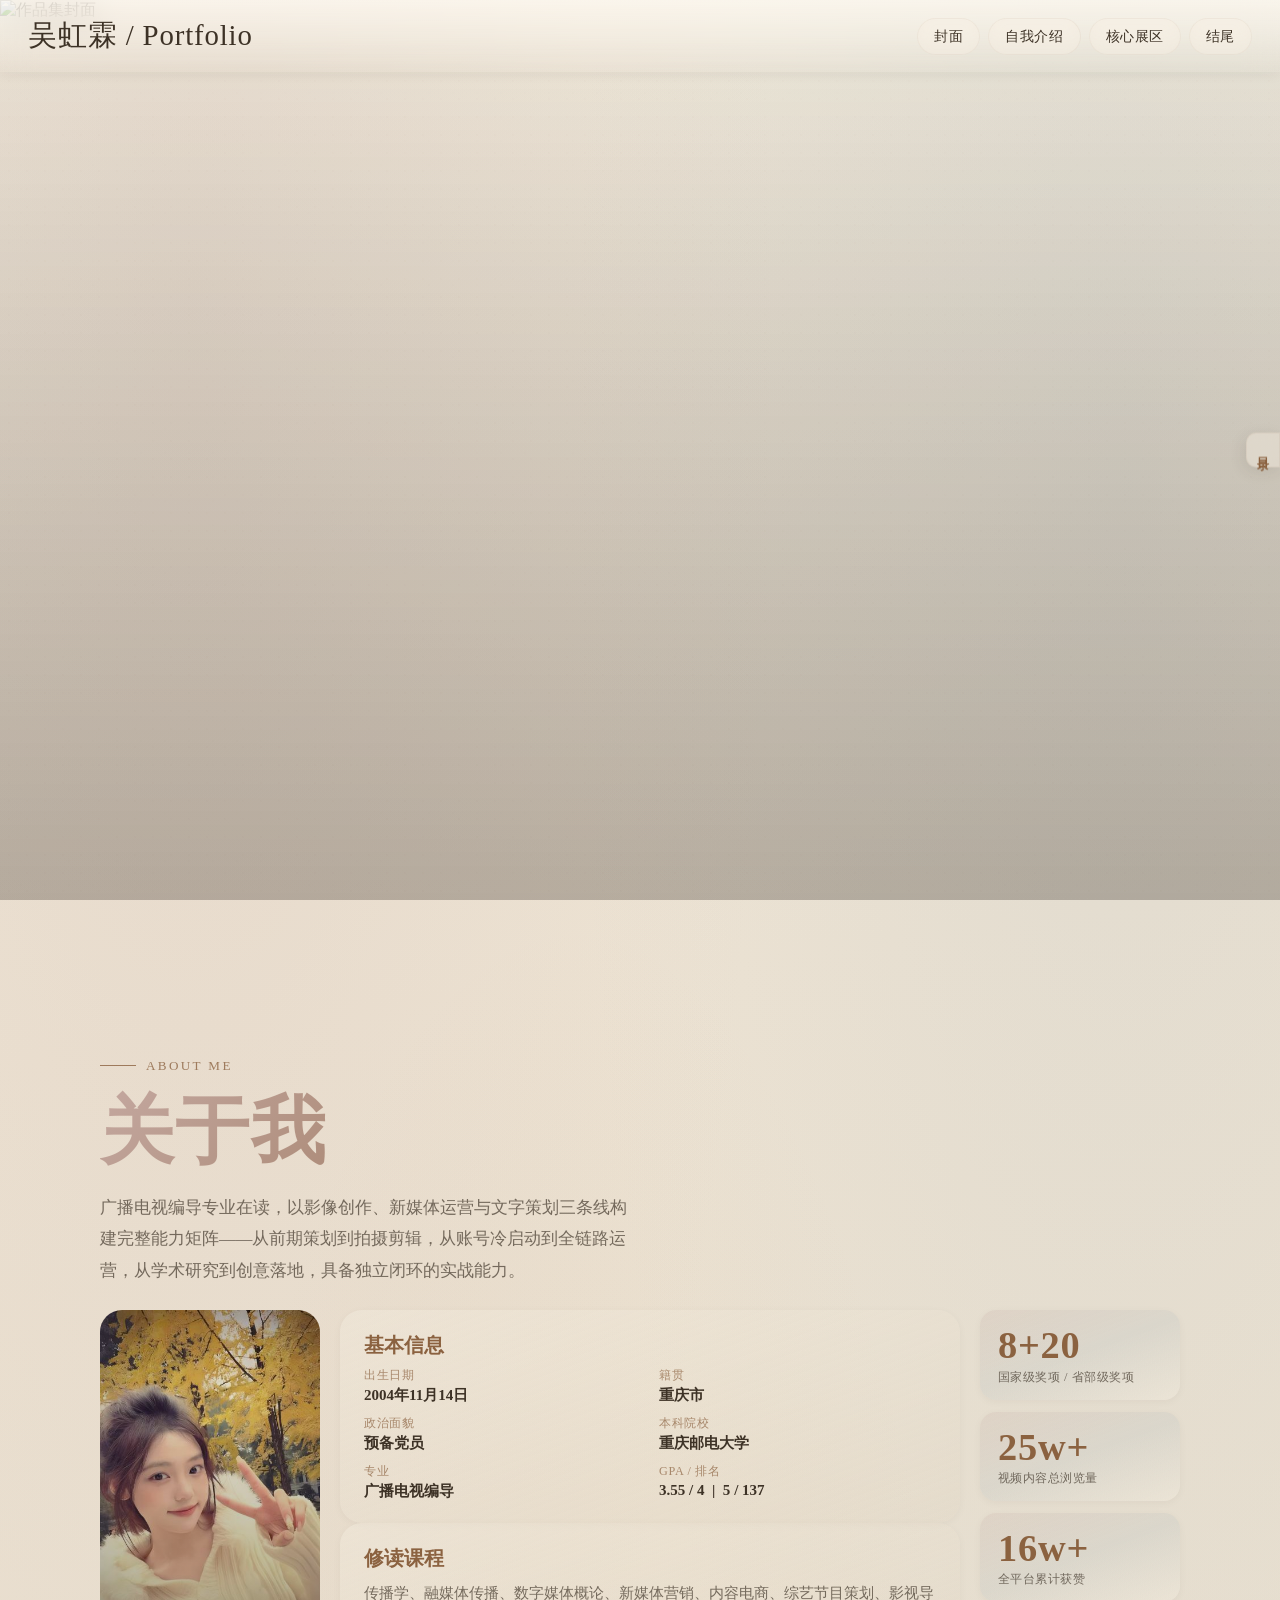
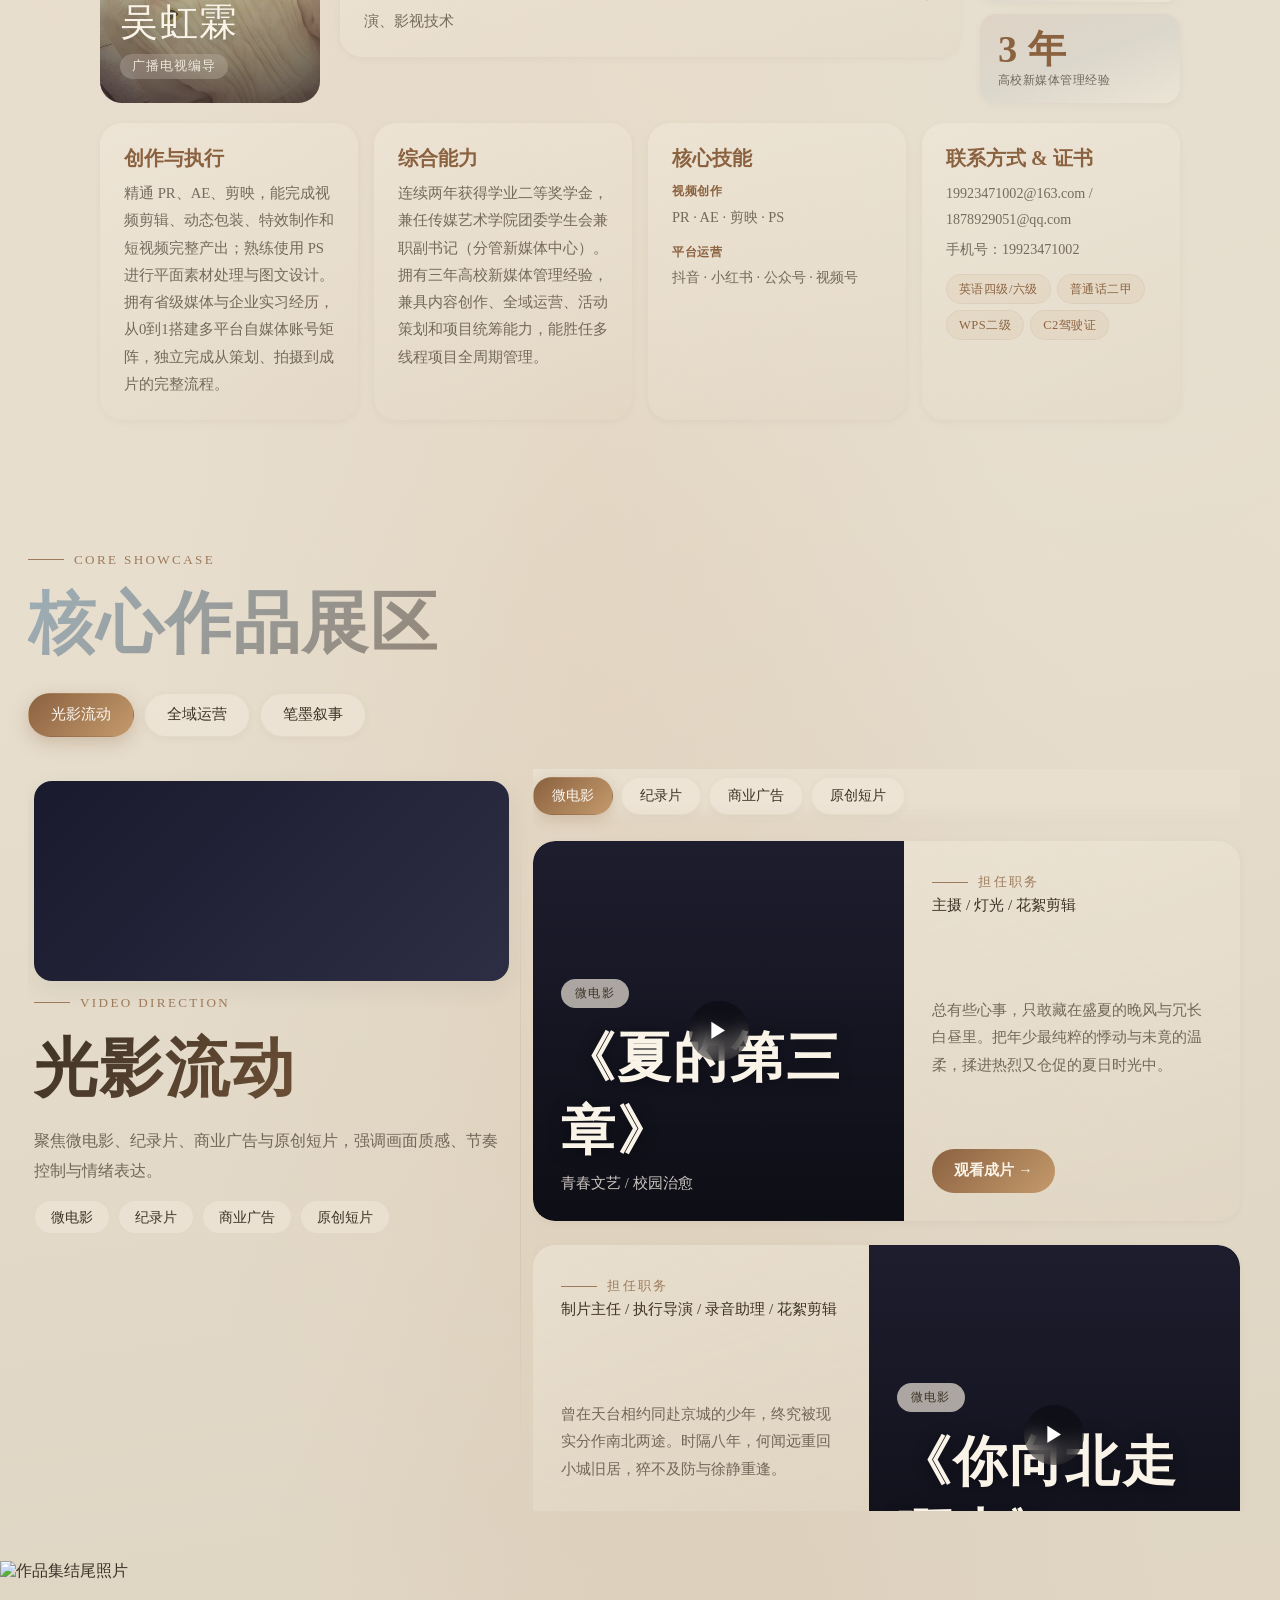
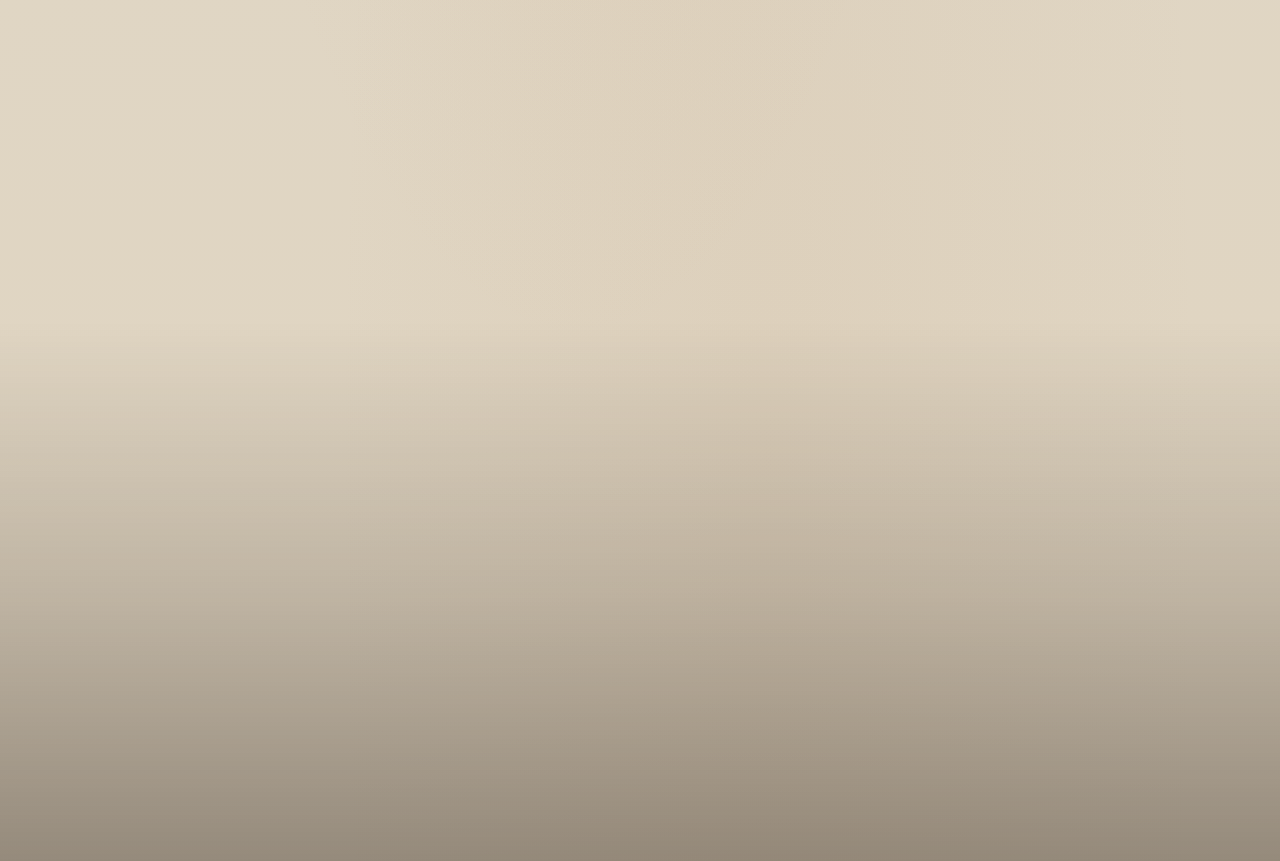
==== commit 99006749: "笔墨叙事优化 + CSS美化 + 结尾图片更新 - 剧本封面：向北/夏的第三章使用影片帧截图 - 全部15项文字节选从概述改为原文风格引用 - CSS全面美化：丰富调色板、玻璃态卡片、阴影体系、边框细" ====
--- a/index.html
+++ b/index.html
@@ -148,7 +148,7 @@
                     <!-- 板块介绍 -->
                     <div class="board-copy">
                         <div class="board-cover board-cover--video">
-                            <video src="assets/videos/片段_citywalk.mp4" muted loop playsinline autoplay></video>
+                            <video src="assets/videos/片段7_夏.mp4" muted loop playsinline autoplay></video>
                         </div>
                         <span class="eyebrow">Video Direction</span>
                         <h3>光影流动</h3>
@@ -433,7 +433,7 @@
                 <article id="board-operation" class="board-slide" data-board="全域运营">
                     <div class="board-copy">
                         <div class="board-cover board-cover--operate">
-                            <img loading="lazy" src="assets/operate/weng0/overview.png" alt="全域运营封面" style="width:100%;height:100%;object-fit:cover;border-radius:18px;">
+                            <img loading="lazy" src="assets/operate/events/艺彩鎏光2.jpg" alt="全域运营封面" style="width:100%;height:100%;object-fit:cover;border-radius:18px;">
                         </div>
                         <span class="eyebrow">Media Operation</span>
                         <h3>全域运营</h3>
@@ -469,12 +469,18 @@
                                     <button class="gallery-toggle" type="button" aria-expanded="false">查看运营截图</button>
                                     <div class="gallery-strip" hidden>
                                         <div class="gallery-strip__inner">
-                                            <figure class="gallery-fig"><img loading="lazy" src="assets/operate/weng0/overview.png" alt="账号总览" loading="lazy"><figcaption>账号主页总览</figcaption></figure>
-                                            <figure class="gallery-fig"><img loading="lazy" src="assets/operate/weng0/viral.png" alt="爆款内容" loading="lazy"><figcaption>爆款内容数据</figcaption></figure>
-                                            <figure class="gallery-fig"><img loading="lazy" src="assets/operate/weng0/kol1.png" alt="KOL合作1" loading="lazy"><figcaption>商业KOL合作</figcaption></figure>
-                                            <figure class="gallery-fig"><img loading="lazy" src="assets/operate/weng0/kol2.png" alt="KOL合作2" loading="lazy"><figcaption>KOL合作案例</figcaption></figure>
-                                            <figure class="gallery-fig"><img loading="lazy" src="assets/operate/weng0/hot1.png" alt="热点内容1" loading="lazy"><figcaption>热点内容</figcaption></figure>
-                                            <figure class="gallery-fig"><img loading="lazy" src="assets/operate/weng0/hot2.png" alt="热点内容2" loading="lazy"><figcaption>热门视频</figcaption></figure>
+                                            <figure class="gallery-fig" style="width:300px"><img loading="lazy" src="assets/operate/weng0/overview.png" alt="账号总览"><figcaption>账号主页总览</figcaption></figure>
+                                            <figure class="gallery-fig" style="width:300px"><img loading="lazy" src="assets/operate/weng0/viral.png" alt="爆款内容"><figcaption>爆款内容数据</figcaption></figure>
+                                        </div>
+                                        <div class="gallery-strip__row-label">商业KOL合作</div>
+                                        <div class="gallery-strip__inner">
+                                            <figure class="gallery-fig" style="width:260px"><img loading="lazy" src="assets/operate/weng0/kol1.png" alt="KOL合作1"><figcaption>商业KOL合作 ①</figcaption></figure>
+                                            <figure class="gallery-fig" style="width:260px"><img loading="lazy" src="assets/operate/weng0/kol2.png" alt="KOL合作2"><figcaption>KOL合作案例 ②</figcaption></figure>
+                                        </div>
+                                        <div class="gallery-strip__row-label">热点内容</div>
+                                        <div class="gallery-strip__inner">
+                                            <figure class="gallery-fig" style="width:260px"><img loading="lazy" src="assets/operate/weng0/hot1.png" alt="热点内容1"><figcaption>热点内容 ①</figcaption></figure>
+                                            <figure class="gallery-fig" style="width:260px"><img loading="lazy" src="assets/operate/weng0/hot2.png" alt="热点内容2"><figcaption>热门视频 ②</figcaption></figure>
                                         </div>
                                     </div>
                                 </article>
@@ -494,10 +500,10 @@
                                     <button class="gallery-toggle" type="button" aria-expanded="false">查看运营截图</button>
                                     <div class="gallery-strip" hidden>
                                         <div class="gallery-strip__inner">
-                                            <figure class="gallery-fig"><img loading="lazy" src="assets/operate/chouchou/overview.png" alt="账号总览" loading="lazy"><figcaption>账号主页总览</figcaption></figure>
-                                            <figure class="gallery-fig"><img loading="lazy" src="assets/operate/chouchou/viral1.png" alt="爆款内容1" loading="lazy"><figcaption>爆款笔记</figcaption></figure>
-                                            <figure class="gallery-fig"><img loading="lazy" src="assets/operate/chouchou/viral2.png" alt="爆款内容2" loading="lazy"><figcaption>热门内容</figcaption></figure>
-                                            <figure class="gallery-fig"><img loading="lazy" src="assets/operate/chouchou/viral3.png" alt="爆款内容3" loading="lazy"><figcaption>搜索推荐流量</figcaption></figure>
+                                            <figure class="gallery-fig"><img loading="lazy" src="assets/operate/chouchou/overview.png" alt="账号总览"><figcaption>账号主页总览</figcaption></figure>
+                                            <figure class="gallery-fig"><img loading="lazy" src="assets/operate/chouchou/viral1.png" alt="爆款内容1"><figcaption>爆款笔记</figcaption></figure>
+                                            <figure class="gallery-fig"><img loading="lazy" src="assets/operate/chouchou/viral2.png" alt="爆款内容2"><figcaption>热门内容</figcaption></figure>
+                                            <figure class="gallery-fig"><img loading="lazy" src="assets/operate/chouchou/viral3.png" alt="爆款内容3"><figcaption>搜索推荐流量</figcaption></figure>
                                         </div>
                                     </div>
                                 </article>
@@ -517,10 +523,10 @@
                                     <button class="gallery-toggle" type="button" aria-expanded="false">查看运营截图</button>
                                     <div class="gallery-strip" hidden>
                                         <div class="gallery-strip__inner">
-                                            <figure class="gallery-fig"><img loading="lazy" src="assets/operate/naituan/ip.png" alt="IP形象" loading="lazy"><figcaption>AI虚拟IP形象</figcaption></figure>
-                                            <figure class="gallery-fig"><img loading="lazy" src="assets/operate/naituan/douyin1.png" alt="抖音内容" loading="lazy"><figcaption>抖音 · 长剧情叙事</figcaption></figure>
-                                            <figure class="gallery-fig"><img loading="lazy" src="assets/operate/naituan/kuaishou1.png" alt="快手内容" loading="lazy"><figcaption>快手 · 谐音图文</figcaption></figure>
-                                            <figure class="gallery-fig"><img loading="lazy" src="assets/operate/naituan/shipinhao1.png" alt="视频号内容" loading="lazy"><figcaption>视频号 · 趣味科普</figcaption></figure>
+                                            <figure class="gallery-fig"><img loading="lazy" src="assets/operate/naituan/ip.png" alt="IP形象"><figcaption>AI虚拟IP形象</figcaption></figure>
+                                            <figure class="gallery-fig"><img loading="lazy" src="assets/operate/naituan/douyin1.png" alt="抖音内容"><figcaption>抖音 · 长剧情叙事</figcaption></figure>
+                                            <figure class="gallery-fig"><img loading="lazy" src="assets/operate/naituan/kuaishou1.png" alt="快手内容"><figcaption>快手 · 谐音图文</figcaption></figure>
+                                            <figure class="gallery-fig"><img loading="lazy" src="assets/operate/naituan/shipinhao1.png" alt="视频号内容"><figcaption>视频号 · 趣味科普</figcaption></figure>
                                         </div>
                                     </div>
                                 </article>
@@ -545,12 +551,12 @@
                                     <button class="gallery-toggle" type="button" aria-expanded="false">查看推文截图</button>
                                     <div class="gallery-strip" hidden>
                                         <div class="gallery-strip__inner">
-                                            <figure class="gallery-fig"><img loading="lazy" src="assets/operate/media_star/传媒新视界｜live or life：这是一篇会动的推文~.png" alt="会动的推文" loading="lazy"><figcaption>传媒新视界 · 会动的推文</figcaption></figure>
-                                            <figure class="gallery-fig"><img loading="lazy" src="assets/operate/media_star/传媒新视界｜校园生活三折叠，怎么折，都有面~.png" alt="校园生活三折叠" loading="lazy"><figcaption>传媒新视界 · 三折叠</figcaption></figure>
-                                            <figure class="gallery-fig"><img loading="lazy" src="assets/operate/media_star/喜报！传媒艺术学院徐聪教授团队在《Nature》子刊发表研究成果.png" alt="Nature喜报" loading="lazy"><figcaption>学院喜报 · Nature子刊</figcaption></figure>
-                                            <figure class="gallery-fig"><img loading="lazy" src="assets/operate/media_star/声愈心旅_郭宇_考后心旅程.png" alt="声愈心旅" loading="lazy"><figcaption>声愈心旅 · 心理栏目</figcaption></figure>
-                                            <figure class="gallery-fig"><img loading="lazy" src="assets/operate/media_star/您有一封春日来信，请查收～.png" alt="春日来信" loading="lazy"><figcaption>春日来信 · 节日推文</figcaption></figure>
-                                            <figure class="gallery-fig"><img loading="lazy" src="assets/operate/media_star/2026开年日历｜以南山四季，启新岁序章.png" alt="开年日历" loading="lazy"><figcaption>开年日历 · 南山四季</figcaption></figure>
+                                            <figure class="gallery-fig"><img loading="lazy" src="assets/operate/media_star/传媒新视界｜live or life：这是一篇会动的推文~.png" alt="会动的推文"><figcaption>传媒新视界 · 会动的推文</figcaption></figure>
+                                            <figure class="gallery-fig"><img loading="lazy" src="assets/operate/media_star/传媒新视界｜校园生活三折叠，怎么折，都有面~.png" alt="校园生活三折叠"><figcaption>传媒新视界 · 三折叠</figcaption></figure>
+                                            <figure class="gallery-fig"><img loading="lazy" src="assets/operate/media_star/喜报！传媒艺术学院徐聪教授团队在《Nature》子刊发表研究成果.png" alt="Nature喜报"><figcaption>学院喜报 · Nature子刊</figcaption></figure>
+                                            <figure class="gallery-fig"><img loading="lazy" src="assets/operate/media_star/声愈心旅_郭宇_考后心旅程.png" alt="声愈心旅"><figcaption>声愈心旅 · 心理栏目</figcaption></figure>
+                                            <figure class="gallery-fig"><img loading="lazy" src="assets/operate/media_star/您有一封春日来信，请查收～.png" alt="春日来信"><figcaption>春日来信 · 节日推文</figcaption></figure>
+                                            <figure class="gallery-fig"><img loading="lazy" src="assets/operate/media_star/2026开年日历｜以南山四季，启新岁序章.png" alt="开年日历"><figcaption>开年日历 · 南山四季</figcaption></figure>
                                         </div>
                                     </div>
                                 </article>
@@ -564,9 +570,9 @@
                                     <button class="gallery-toggle" type="button" aria-expanded="false">查看推文截图</button>
                                     <div class="gallery-strip" hidden>
                                         <div class="gallery-strip__inner">
-                                            <figure class="gallery-fig"><img loading="lazy" src="assets/operate/hushijie/中央民族大学张昆 ： 新传大佬介绍.png" alt="新传大佬介绍" loading="lazy"><figcaption>新传大佬介绍</figcaption></figure>
-                                            <figure class="gallery-fig"><img loading="lazy" src="assets/operate/hushijie/从普通二本到985博士：知不足而奋进，望远山而前行——26新传考博学员经验帖.png" alt="考博经验帖" loading="lazy"><figcaption>考博经验帖</figcaption></figure>
-                                            <figure class="gallery-fig"><img loading="lazy" src="assets/operate/hushijie/新传中科院分区大变动！这些期刊涨跌速看！.png" alt="期刊分区" loading="lazy"><figcaption>学术期刊动态</figcaption></figure>
+                                            <figure class="gallery-fig"><img loading="lazy" src="assets/operate/hushijie/中央民族大学张昆 ： 新传大佬介绍.png" alt="新传大佬介绍"><figcaption>新传大佬介绍</figcaption></figure>
+                                            <figure class="gallery-fig"><img loading="lazy" src="assets/operate/hushijie/从普通二本到985博士：知不足而奋进，望远山而前行——26新传考博学员经验帖.png" alt="考博经验帖"><figcaption>考博经验帖</figcaption></figure>
+                                            <figure class="gallery-fig"><img loading="lazy" src="assets/operate/hushijie/新传中科院分区大变动！这些期刊涨跌速看！.png" alt="期刊分区"><figcaption>学术期刊动态</figcaption></figure>
                                         </div>
                                     </div>
                                 </article>
@@ -595,13 +601,13 @@
                                         <button class="gallery-toggle" type="button" aria-expanded="false">查看活动截图</button>
                                         <div class="gallery-strip" hidden>
                                             <div class="gallery-strip__inner">
-                                                <figure class="gallery-fig"><img loading="lazy" src="assets/operate/events/涂鸦大赛1.png" alt="涂鸦大赛1" loading="lazy"><figcaption>涂鸦大赛现场</figcaption></figure>
-                                                <figure class="gallery-fig"><img loading="lazy" src="assets/operate/events/涂鸦大赛2.png" alt="涂鸦大赛2" loading="lazy"><figcaption>活动花絮</figcaption></figure>
-                                                <figure class="gallery-fig"><img loading="lazy" src="assets/operate/events/涂鸦大赛3.png" alt="涂鸦大赛3" loading="lazy"><figcaption>作品展示</figcaption></figure>
-                                                <figure class="gallery-fig"><img loading="lazy" src="assets/operate/events/涂鸦大赛4.png" alt="涂鸦大赛4" loading="lazy"><figcaption>评选环节</figcaption></figure>
-                                                <figure class="gallery-fig"><img loading="lazy" src="assets/operate/events/第十八届涂鸦大赛预热推文.png" alt="预热推文" loading="lazy"><figcaption>预热推文</figcaption></figure>
-                                                <figure class="gallery-fig"><img loading="lazy" src="assets/operate/events/第十八届涂鸦大赛总结推文.png" alt="总结推文" loading="lazy"><figcaption>总结推文</figcaption></figure>
-                                                <figure class="gallery-fig"><img loading="lazy" src="assets/operate/events/第十八届涂鸦大赛视频推文.png" alt="视频推文" loading="lazy"><figcaption>视频推文</figcaption></figure>
+                                                <figure class="gallery-fig"><img loading="lazy" src="assets/operate/events/涂鸦大赛1.png" alt="涂鸦大赛1"><figcaption>涂鸦大赛现场</figcaption></figure>
+                                                <figure class="gallery-fig"><img loading="lazy" src="assets/operate/events/涂鸦大赛2.png" alt="涂鸦大赛2"><figcaption>活动花絮</figcaption></figure>
+                                                <figure class="gallery-fig"><img loading="lazy" src="assets/operate/events/涂鸦大赛3.png" alt="涂鸦大赛3"><figcaption>作品展示</figcaption></figure>
+                                                <figure class="gallery-fig"><img loading="lazy" src="assets/operate/events/涂鸦大赛4.png" alt="涂鸦大赛4"><figcaption>评选环节</figcaption></figure>
+                                                <figure class="gallery-fig"><img loading="lazy" src="assets/operate/events/第十八届涂鸦大赛预热推文.png" alt="预热推文"><figcaption>预热推文</figcaption></figure>
+                                                <figure class="gallery-fig"><img loading="lazy" src="assets/operate/events/第十八届涂鸦大赛总结推文.png" alt="总结推文"><figcaption>总结推文</figcaption></figure>
+                                                <figure class="gallery-fig"><img loading="lazy" src="assets/operate/events/第十八届涂鸦大赛视频推文.png" alt="视频推文"><figcaption>视频推文</figcaption></figure>
                                             </div>
                                         </div>
                                     </div>
@@ -614,10 +620,10 @@
                                         <button class="gallery-toggle" type="button" aria-expanded="false">查看活动截图</button>
                                         <div class="gallery-strip" hidden>
                                             <div class="gallery-strip__inner">
-                                                <figure class="gallery-fig"><img loading="lazy" src="assets/operate/events/艺彩鎏光1.jpg" alt="艺彩鎏光1" loading="lazy"><figcaption>颁奖典礼现场</figcaption></figure>
-                                                <figure class="gallery-fig"><img loading="lazy" src="assets/operate/events/艺彩鎏光2.jpg" alt="艺彩鎏光2" loading="lazy"><figcaption>活动花絮</figcaption></figure>
-                                                <figure class="gallery-fig"><img loading="lazy" src="assets/operate/events/艺彩鎏光预热推文.png" alt="预热推文" loading="lazy"><figcaption>预热推文</figcaption></figure>
-                                                <figure class="gallery-fig"><img loading="lazy" src="assets/operate/events/第十七届艺彩鎏光颁奖典礼总结推文.png" alt="总结推文" loading="lazy"><figcaption>总结推文</figcaption></figure>
+                                                <figure class="gallery-fig"><img loading="lazy" src="assets/operate/events/艺彩鎏光1.jpg" alt="艺彩鎏光1"><figcaption>颁奖典礼现场</figcaption></figure>
+                                                <figure class="gallery-fig"><img loading="lazy" src="assets/operate/events/艺彩鎏光2.jpg" alt="艺彩鎏光2"><figcaption>活动花絮</figcaption></figure>
+                                                <figure class="gallery-fig"><img loading="lazy" src="assets/operate/events/艺彩鎏光预热推文.png" alt="预热推文"><figcaption>预热推文</figcaption></figure>
+                                                <figure class="gallery-fig"><img loading="lazy" src="assets/operate/events/第十七届艺彩鎏光颁奖典礼总结推文.png" alt="总结推文"><figcaption>总结推文</figcaption></figure>
                                             </div>
                                         </div>
                                     </div>
@@ -630,11 +636,11 @@
                                         <button class="gallery-toggle" type="button" aria-expanded="false">查看活动截图</button>
                                         <div class="gallery-strip" hidden>
                                             <div class="gallery-strip__inner">
-                                                <figure class="gallery-fig"><img loading="lazy" src="assets/operate/events/第五届声动南山.jpg" alt="第五届" loading="lazy"><figcaption>第五届合唱比赛</figcaption></figure>
-                                                <figure class="gallery-fig"><img loading="lazy" src="assets/operate/events/第五届声动南山总结推文.png" alt="总结推文" loading="lazy"><figcaption>第五届总结推文</figcaption></figure>
-                                                <figure class="gallery-fig"><img loading="lazy" src="assets/operate/events/第六届声动南山.png" alt="第六届" loading="lazy"><figcaption>第六届合唱比赛</figcaption></figure>
-                                                <figure class="gallery-fig"><img loading="lazy" src="assets/operate/events/第六届声动南山预热推文.png" alt="预热推文" loading="lazy"><figcaption>第六届预热推文</figcaption></figure>
-                                                <figure class="gallery-fig"><img loading="lazy" src="assets/operate/events/第六届声动南山活动推文.png" alt="活动推文" loading="lazy"><figcaption>第六届活动推文</figcaption></figure>
+                                                <figure class="gallery-fig"><img loading="lazy" src="assets/operate/events/第五届声动南山.jpg" alt="第五届"><figcaption>第五届合唱比赛</figcaption></figure>
+                                                <figure class="gallery-fig"><img loading="lazy" src="assets/operate/events/第五届声动南山总结推文.png" alt="总结推文"><figcaption>第五届总结推文</figcaption></figure>
+                                                <figure class="gallery-fig"><img loading="lazy" src="assets/operate/events/第六届声动南山.png" alt="第六届"><figcaption>第六届合唱比赛</figcaption></figure>
+                                                <figure class="gallery-fig"><img loading="lazy" src="assets/operate/events/第六届声动南山预热推文.png" alt="预热推文"><figcaption>第六届预热推文</figcaption></figure>
+                                                <figure class="gallery-fig"><img loading="lazy" src="assets/operate/events/第六届声动南山活动推文.png" alt="活动推文"><figcaption>第六届活动推文</figcaption></figure>
                                             </div>
                                         </div>
                                     </div>
@@ -648,7 +654,7 @@
                 <article id="board-writing" class="board-slide" data-board="笔墨叙事">
                     <div class="board-copy">
                         <div class="board-cover board-cover--writing">
-                            <img loading="lazy" src="assets/covers/writing_cover.png" alt="笔墨叙事封面" style="width:100%;height:100%;object-fit:cover;border-radius:18px;">
+                            <img loading="lazy" src="assets/covers/planning_tuili.png" alt="笔墨叙事封面" style="width:100%;height:100%;object-fit:cover;border-radius:18px;">
                         </div>
                         <span class="eyebrow">Copy Writing</span>
                         <h3>笔墨叙事</h3>
@@ -674,32 +680,32 @@
                                     </div>
                                     <div class="writing-excerpt">
                                         <div class="writing-excerpt__body">
-                                            <h3>《赎罪》剧本 · 精华节选</h3>
-                                            <p>这是一个关于罪与赎的故事。主人公在命运的岔路口做出了无法挽回的选择，此后漫长的一生都在试图弥补那个瞬间。故事以双线叙事展开，明线是主人公的现实行动，暗线是内心世界的自我拷问。</p>
+                                            <h3>《赎罪》剧本 · 原文节选</h3>
+                                            <p>他站在那条熟悉的巷口，二十年了，青石板路还是旧时模样。只是走在上面的，早已不是当年那个少年。有些过错像生了根的树，你以为早已枯死，却在地下盘踞得越来越深——直到某一天，顶破你以为早已愈合的地面。</p>
                                         </div>
                                         <a class="writing-read-btn" href="https://pan.baidu.com/s/1tUs6K0rGsciKrPQjJbTAFQ?pwd=1dun" target="_blank" rel="noreferrer">阅读全文 →</a>
                                     </div>
                                 </article>
                                 <article class="writing-item writing-item--reverse">
-                                    <div class="writing-cover writing-cover--b">
+                                    <div class="writing-cover writing-cover--b" style="background: url('assets/covers/script_xiangbei.jpg') center/cover no-repeat">
                                         <div class="writing-cover__inner"><span class="writing-cover__tag">剧本创作</span><h2>《你向北走啊走》</h2><p>微电影原创剧本</p></div>
                                     </div>
                                     <div class="writing-excerpt">
                                         <div class="writing-excerpt__body">
-                                            <h3>《你向北走啊走》剧本 · 精华节选</h3>
-                                            <p>以人物情绪与空间变化推动叙事节奏。主人公沿着北方的公路一路前行，每一座城市、每一处风景都成为内心独白的注脚。</p>
+                                            <h3>《你向北走啊走》剧本 · 原文节选</h3>
+                                            <p>何闻远推开那扇落满灰的门。八年了，天台的风还是那样吹，只是当年说好一起去北京的人，如今隔着两千公里的距离——他往北走，她留在了原地。房间里每一件旧物都还是离开时的位置，唯独时间，早就不是当初的模样。</p>
                                         </div>
                                         <a class="writing-read-btn" href="https://pan.baidu.com/s/11lm-MYaWjDVEPWQbwgnxlQ?pwd=rexi" target="_blank" rel="noreferrer">阅读全文 →</a>
                                     </div>
                                 </article>
                                 <article class="writing-item">
-                                    <div class="writing-cover writing-cover--c">
+                                    <div class="writing-cover writing-cover--c" style="background: url('assets/covers/script_xia.jpg') center/cover no-repeat">
                                         <div class="writing-cover__inner"><span class="writing-cover__tag">剧本创作</span><h2>《夏的第三章》</h2><p>情感剧情短片剧本</p></div>
                                     </div>
                                     <div class="writing-excerpt">
                                         <div class="writing-excerpt__body">
-                                            <h3>《夏的第三章》剧本 · 精华节选</h3>
-                                            <p>以"章节体"结构将一段夏日故事分为三个段落，如同小说般层层推进。故事聚焦两个年轻人在一个暑假中的相遇、相处与别离。</p>
+                                            <h3>《夏的第三章》剧本 · 原文节选</h3>
+                                            <p>总有些心事，只敢藏在盛夏的晚风与冗长白昼里。第一章是相遇，第二章是靠近，而第三章——是还没来得及说出口的告别。那年夏天，我们把年少最纯粹的悸动与未竟的温柔，揉进热烈又仓促的时光中，写成一首只有彼此能读懂的诗。</p>
                                         </div>
                                         <a class="writing-read-btn" href="https://pan.baidu.com/s/1QYaWzt5PHJspI5hAoBB9fA?pwd=wnpg" target="_blank" rel="noreferrer">阅读全文 →</a>
                                     </div>
@@ -710,8 +716,8 @@
                                     </div>
                                     <div class="writing-excerpt">
                                         <div class="writing-excerpt__body">
-                                            <h3>《时间商铺》影片策划 · 精华节选</h3>
-                                            <p>构建了一个可以"买卖时间"的奇幻世界观。在这间神秘的商铺中，人们用自己最珍贵的记忆换取额外的时间。</p>
+                                            <h3>《时间商铺》影片策划 · 原文节选</h3>
+                                            <p>在城东最老的那条街尽头，有一间没有招牌的铺子。推门进去，铃铛轻响，掌柜不会问你要什么——他只看一眼，便知你愿意用什么记忆，来换多少时间。有人用初恋换了三年，有人用童年换了七天。而故事的主角，用自己全部的未来，换了回到过去的一个下午。</p>
                                         </div>
                                         <a class="writing-read-btn" href="https://pan.baidu.com/s/1Hq9_KS_nR9xcThRflxBVbg?pwd=866c" target="_blank" rel="noreferrer">阅读全文 →</a>
                                     </div>
@@ -729,7 +735,7 @@
                                     <div class="writing-excerpt">
                                         <div class="writing-excerpt__body">
                                             <h3>具身传播视角下《我的阿勒泰》疗愈景观的视听建构研究</h3>
-                                            <p>从具身传播的理论视角出发，探讨影视作品如何通过视听语言建构具有"疗愈"功能的媒介景观。研究提出"视听疗愈"概念框架。</p>
+                                            <p>本文从具身传播的理论视角出发，以电视剧《我的阿勒泰》为研究对象，探讨影视作品如何通过视听语言建构具有"疗愈"功能的媒介景观。研究发现，该剧通过自然景观的影像化呈现、人物身体与环境的具身互动、以及舒缓的叙事节奏，构建出一种独特的"视听疗愈"体验——观者并非被动接受信息，而是在身体感官的沉浸中完成与媒介景观的深度交融。</p>
                                         </div>
                                         <a class="writing-read-btn" href="https://pan.baidu.com/s/1UM657cvj9BCdlg8DFx9YPg?pwd=hhcx" target="_blank" rel="noreferrer">阅读全文 →</a>
                                     </div>
@@ -741,7 +747,7 @@
                                     <div class="writing-excerpt">
                                         <div class="writing-excerpt__body">
                                             <h3>叙事沉浸与价值共生：《大侦探》系列综艺的创意机制与IP运营研究</h3>
-                                            <p>深入分析推理类综艺节目的叙事机制与IP运营策略，提出"价值共生"模型。</p>
+                                            <p>本文以《大侦探》系列综艺为案例，深入分析推理类综艺节目的叙事机制与IP运营策略。研究提出"叙事沉浸—情感认同—价值共生"的三阶模型，揭示节目如何通过沉浸式叙事情境将观众转化为IP生态的共创者，进而探讨内容IP在长周期运营中的价值延展路径与可持续性挑战。</p>
                                         </div>
                                         <a class="writing-read-btn" href="https://pan.baidu.com/s/1xT6qSdsaT0FB8waVGqmN_Q?pwd=vrqh" target="_blank" rel="noreferrer">阅读全文 →</a>
                                     </div>
@@ -753,7 +759,7 @@
                                     <div class="writing-excerpt">
                                         <div class="writing-excerpt__body">
                                             <h3>论算法垄断与价值分配失衡</h3>
-                                            <p>聚焦平台经济中的核心矛盾——算法推荐机制如何塑造内容生产者的劳动形态与收入结构。揭示"创作者经济"表面繁荣下的结构性困境。</p>
+                                            <p>本文聚焦平台经济中的核心矛盾——算法推荐机制如何重塑内容生产者的劳动形态与收入结构。通过对小红书、B站两大平台的实证分析，揭示"创作者经济"表面繁荣下的结构性困境：流量分配的头部集聚效应、内容同质化的隐性激励，以及创作者在"追热点—博曝光—耗创意"循环中的可持续性危机，并针对性地提出突围路径。</p>
                                         </div>
                                         <a class="writing-read-btn" href="https://pan.baidu.com/s/1L5YfN1R6KDeF-NVh6pHtPw?pwd=s73c" target="_blank" rel="noreferrer">阅读全文 →</a>
                                     </div>
@@ -765,7 +771,7 @@
                                     <div class="writing-excerpt">
                                         <div class="writing-excerpt__body">
                                             <h3>AI赋能下新媒体内容多样性的收缩与重建</h3>
-                                            <p>系统考察AI技术介入内容生产后对信息多样性的双重影响，提出"技术—编辑—用户"三方协同的内容治理模型。</p>
+                                            <p>本文系统考察AI技术介入内容生产后对信息多样性的双重影响——生成式AI既降低了内容生产的门槛、丰富了表达的形态，也带来模板化输出与审美趋同风险。基于对主流新闻媒体与内容平台的案例研究，提出"技术—编辑—用户"三方协同的内容治理模型，在效率与多样性之间寻找动态平衡。</p>
                                         </div>
                                         <a class="writing-read-btn" href="https://pan.baidu.com/s/1PLkfuxi_Q-OqdKZxGA_abg?pwd=ehxx" target="_blank" rel="noreferrer">阅读全文 →</a>
                                     </div>
@@ -782,8 +788,8 @@
                                     </div>
                                     <div class="writing-excerpt">
                                         <div class="writing-excerpt__body">
-                                            <h3>《无限推理》大型推理综艺 · 精华节选</h3>
-                                            <p>以"无限流"叙事框架构建一档沉浸式推理综艺。每期节目设置独立案件，贯穿整季的暗线将各期串联为一个完整的故事宇宙。</p>
+                                            <h3>《无限推理》大型推理综艺 · 原文节选</h3>
+                                            <p>第一季共设置十二期独立案件，每三期为一个"叙事单元"，分别对应"密室逃脱""城市追踪""法庭攻防"三大推理场域。贯穿全季的"第十三人"暗线以碎片化线索藏于每期角落，当最后一期的最终真相揭晓时，所有散落的线索将串联为一个完整的"无限流"故事宇宙。</p>
                                         </div>
                                         <a class="writing-read-btn" href="https://pan.baidu.com/s/1MZT0VecFpHjMyQWzG7sEoA?pwd=pu9k" target="_blank" rel="noreferrer">阅读全文 →</a>
                                     </div>
@@ -794,8 +800,8 @@
                                     </div>
                                     <div class="writing-excerpt">
                                         <div class="writing-excerpt__body">
-                                            <h3>《回信有声》音乐类综艺节目策划 · 精华节选</h3>
-                                            <p>将"书信"与"音乐"结合，打造一档以情感共鸣为核心的音乐综艺。每期邀请一位音乐人根据一封真实来信创作一首原创歌曲。</p>
+                                            <h3>《回信有声》音乐类综艺节目策划 · 原文节选</h3>
+                                            <p>每期节目征集三封来自普通人的真实书信——这些信写给早已失联的朋友、再也见不到的亲人、或是某个特定时空里的自己——由飞行嘉宾盲选一封信，在48小时内将其改编为一首完整的原创音乐作品。节目以"读信—创作—首演"三幕结构展开，让被时光封存的文字在旋律中重新获得声音。</p>
                                         </div>
                                         <a class="writing-read-btn" href="https://pan.baidu.com/s/1BG-brk8b10CaPRwdRyo2dw?pwd=8ehs" target="_blank" rel="noreferrer">阅读全文 →</a>
                                     </div>
@@ -807,7 +813,7 @@
                                     <div class="writing-excerpt">
                                         <div class="writing-excerpt__body">
                                             <h3>二十四节气·株洲风物｜小暑主题服饰微视频策划案</h3>
-                                            <p>以"二十四节气"为文化母题，将株洲地域风物与夏季服饰美学结合，策划系列主题微视频。</p>
+                                            <p>以二十四节气为文化坐标，将株洲地域风物与服饰美学进行创意结合。小暑篇选定炎帝陵、神农公园与湘江畔为三大取景地，以"暑气升腾中的清凉衣角"为视觉主题——轻纱、棉麻与竹纤维面料在夏日风物中流转，用影像书写一卷属于株洲的节气服饰志。</p>
                                         </div>
                                         <a class="writing-read-btn" href="https://pan.baidu.com/s/1NqwOu4l8IyxeYyZ6tEteHA?pwd=8qa3" target="_blank" rel="noreferrer">阅读全文 →</a>
                                     </div>
@@ -819,7 +825,7 @@
                                     <div class="writing-excerpt">
                                         <div class="writing-excerpt__body">
                                             <h3>株洲职教城·青创潮服市集 大学生创业实践活动策划案</h3>
-                                            <p>面向株洲职教城大学生群体，策划一场融合潮流服饰、创意市集与创业实践的线下活动。</p>
+                                            <p>面向株洲职教城九所院校的十万大学生群体，策划一场融合原创潮服展销、创意手作市集与青年创业路演的线下活动。现场设置"原创设计展售区""创业路演擂台""即兴共创工坊"三大板块，为大学生创业者提供从产品展示到资源对接的一站式实践平台。</p>
                                         </div>
                                         <a class="writing-read-btn" href="https://pan.baidu.com/s/1j-UKzWKxvZ3W3Nkx_qVUaA?pwd=311q" target="_blank" rel="noreferrer">阅读全文 →</a>
                                     </div>
@@ -830,8 +836,8 @@
                                     </div>
                                     <div class="writing-excerpt">
                                         <div class="writing-excerpt__body">
-                                            <h3>100"人"策划全案 · 精华节选</h3>
-                                            <p>以"100个人"为概念原点，展开一场关于身份、故事与城市的大型内容策划。记录100位不同身份、年龄、职业的人的生活切片。</p>
+                                            <h3>100"人"策划全案 · 原文节选</h3>
+                                            <p>100个人，100种身份，100段人生切片。本策划以城市为容器，用文字、影像与声音三重媒介记录100位不同年龄、职业、阶层的人——从凌晨四点的环卫工到深夜写字楼的白领，从巷口修鞋三十年的老师傅到刚来这座城市三个月的外卖骑手——在个体叙事中拼贴出一座城市的完整肖像。</p>
                                         </div>
                                         <a class="writing-read-btn" href="https://pan.baidu.com/s/1feH_9SfBopOiXW4YHUxFFw?pwd=2d26" target="_blank" rel="noreferrer">阅读全文 →</a>
                                     </div>
@@ -843,7 +849,7 @@
                                     <div class="writing-excerpt">
                                         <div class="writing-excerpt__body">
                                             <h3>《神树下的时代》纪录片策划书</h3>
-                                            <p>以一棵古树为叙事锚点，跨越数十年的时间跨度，记录树下发生的人间百态。强调"静观"的美学取向。</p>
+                                            <p>以一棵伫立于村口三百年的古樟树为叙事锚点，将镜头对准树下流转的数十年人间——从集体化年代的社员大会到改革开放后的外出务工潮，从老人的百年守望到留守儿童的新年等待。全片以"静观"为美学取向，让古树成为沉默的历史见证者，在叶落与新芽之间，浮现一个村庄乃至一个时代的命运变迁。</p>
                                         </div>
                                         <a class="writing-read-btn" href="https://pan.baidu.com/s/1HuQBXQaih5j3YW337eXVeA?pwd=cdm6" target="_blank" rel="noreferrer">阅读全文 →</a>
                                     </div>
@@ -855,7 +861,7 @@
                                     <div class="writing-excerpt">
                                         <div class="writing-excerpt__body">
                                             <h3>《最后的回声》纪录片策划书</h3>
-                                            <p>聚焦即将消逝的声音文化——方言、传统歌谣、手工艺的劳作声响——以"声音考古学"的视角记录正在被现代化浪潮淹没的文化遗产。</p>
+                                            <p>聚焦濒临消失的声音文化——湘西方言的最后一代传承人、即将失传的土家族哭嫁歌、老榨油坊里濒临绝迹的木榨声响。以"声音考古学"为方法论，在现代化浪潮淹没这些声音之前，为它们留下一份完整的影像档案。每一种声音的消逝，都是一个文明的章节在无声中合页。</p>
                                         </div>
                                         <a class="writing-read-btn" href="https://pan.baidu.com/s/1L0Q9vBYgNGwqkJKPRGzVhQ?pwd=v4rk" target="_blank" rel="noreferrer">阅读全文 →</a>
                                     </div>
@@ -883,8 +889,7 @@
 
         <!-- ==================== 4. 结尾页 ==================== -->
         <section id="closing" class="scene closing-scene" aria-label="结尾照片">
-            <img loading="lazy" class="closing-image" src="assets/结尾.png
-            " alt="作品集结尾照片">
+            <img loading="lazy" class="closing-image" src="assets/结尾.png" alt="作品集结尾照片">
             <div class="closing-overlay">
                 
             </div>
--- a/style.css
+++ b/style.css
@@ -19,10 +19,19 @@
     --muted: rgba(61, 50, 38, 0.68);
     --accent: #8b6240;
     --accent-soft: #c49a6c;
+    --accent-deep: #6b4428;
     --dusty-rose: #c4a8a0;
+    --dusty-rose-soft: #dcc8c0;
     --dusty-blue: #9dafb8;
+    --dusty-blue-soft: #bccacf;
     --dark: #2d241c;
-    /* 弹窗用色 */
+    --gold: #b8936e;
+    --warm-white: #fdf8f2;
+    --card-glass: rgba(242, 235, 221, 0.48);
+    --card-glass-hover: rgba(242, 235, 221, 0.72);
+    --shadow-sm: 0 2px 8px rgba(45, 36, 28, 0.04);
+    --shadow-md: 0 8px 24px rgba(45, 36, 28, 0.07);
+    --shadow-lg: 0 16px 40px rgba(45, 36, 28, 0.10);
     --modal-bg: rgba(18, 16, 10, 0.92);
 }
 
@@ -36,10 +45,11 @@
     font-family: "Songti SC", "STSong", "Noto Serif SC", serif;
     /* 多层径向渐变模拟胶片暖调质感 */
     background:
-        radial-gradient(ellipse at 20% 10%, rgba(196, 168, 160, 0.16), transparent 40%),
-        radial-gradient(ellipse at 85% 15%, rgba(157, 175, 184, 0.13), transparent 35%),
-        radial-gradient(ellipse at 50% 60%, rgba(196, 154, 108, 0.10), transparent 45%),
-        linear-gradient(175deg, var(--cream) 0%, var(--bg) 30%, #e0d6c4 70%, var(--warm) 100%);
+        radial-gradient(ellipse at 15% 8%, rgba(196, 168, 160, 0.18), transparent 38%),
+        radial-gradient(ellipse at 88% 12%, rgba(157, 175, 184, 0.15), transparent 35%),
+        radial-gradient(ellipse at 45% 55%, rgba(196, 154, 108, 0.10), transparent 42%),
+        radial-gradient(ellipse at 60% 90%, rgba(184, 147, 110, 0.08), transparent 40%),
+        linear-gradient(172deg, var(--cream) 0%, #ede3d3 25%, var(--bg) 50%, #e0d6c4 75%, var(--warm) 100%);
     overflow-x: hidden;
 }
 
@@ -50,8 +60,11 @@
     inset: 0;
     pointer-events: none;
     opacity: 0.10;
-    background-image: radial-gradient(rgba(125, 95, 58, 0.08) 1px, transparent 1px);
-    background-size: 18px 18px;
+    background-image:
+        radial-gradient(rgba(125, 95, 58, 0.08) 1px, transparent 1px),
+        radial-gradient(rgba(139, 98, 64, 0.06) 1px, transparent 1px);
+    background-size: 18px 18px, 24px 24px;
+    background-position: 0 0, 9px 9px;
     z-index: 0;
 }
 
@@ -85,8 +98,9 @@
     justify-content: space-between;
     gap: 20px;
     padding: 16px 28px;
-    background: linear-gradient(180deg, rgba(242, 235, 221, 0.78), transparent);
-    backdrop-filter: blur(12px);
+    background: linear-gradient(180deg, rgba(255, 251, 243, 0.72), transparent);
+    backdrop-filter: blur(16px);
+    box-shadow: 0 2px 12px rgba(45, 36, 28, 0.06);
 }
 
 .brand {
@@ -106,17 +120,19 @@
 .quick-links a {
     padding: 8px 16px;
     border-radius: 999px;
-    background: rgba(242, 235, 221, 0.55);
-    backdrop-filter: blur(6px);
+    background: var(--card-glass);
+    backdrop-filter: blur(8px);
     font-size: 0.9rem;
     letter-spacing: 0.04em;
-    transition: background-color 0.25s ease, transform 0.25s ease;
+    border: 1px solid rgba(139, 98, 64, 0.06);
+    transition: background-color 0.25s ease, transform 0.25s ease, box-shadow 0.25s ease;
 }
 
 .quick-links a:hover,
 .quick-links a:focus-visible {
-    background: rgba(196, 154, 108, 0.2);
+    background: rgba(196, 154, 108, 0.18);
     transform: translateY(-1px);
+    box-shadow: var(--shadow-sm);
 }
 
 /* -------------------- 通用区块 -------------------- */
@@ -197,6 +213,7 @@
     border-radius: 20px;
     background: rgba(242, 235, 221, 0.55);
     backdrop-filter: blur(14px);
+    border: 1px solid rgba(139, 98, 64, 0.08);
 }
 
 .hero-media figcaption span {
@@ -279,22 +296,24 @@
 }
 
 .btn-primary {
-    background: linear-gradient(135deg, var(--accent), #a67c4e);
-    color: #faf3e8;
+    background: linear-gradient(135deg, var(--accent), var(--accent-soft));
+    color: var(--warm-white);
+    box-shadow: 0 4px 14px rgba(139, 98, 64, 0.18);
 }
 
 .btn-secondary {
-    background: rgba(242, 235, 221, 0.6);
+    background: var(--card-glass);
     color: var(--text);
 }
 
 .btn:hover,
 .btn:focus-visible {
     transform: translateY(-2px);
+    box-shadow: var(--shadow-md);
 }
 
 .btn-primary:hover {
-    box-shadow: 0 8px 24px rgba(139, 98, 64, 0.28);
+    box-shadow: 0 8px 24px rgba(139, 98, 64, 0.32);
 }
 
 /* -------------------- 自我介绍区 -------------------- */
@@ -389,18 +408,20 @@
 }
 
 .highlight-stat {
-    background: linear-gradient(160deg, rgba(196, 168, 160, 0.18), rgba(157, 175, 184, 0.12), rgba(242, 235, 221, 0.45));
+    background: linear-gradient(160deg, rgba(196, 168, 160, 0.20), rgba(157, 175, 184, 0.14), var(--card-glass));
     border-radius: 16px;
     padding: 14px 18px;
     display: flex;
     flex-direction: column;
     justify-content: center;
-    transition: transform 0.25s ease, background 0.3s ease;
+    box-shadow: var(--shadow-sm);
+    transition: transform 0.25s ease, background 0.3s ease, box-shadow 0.3s ease;
 }
 
 .highlight-stat:hover {
     transform: translateY(-2px);
-    background: linear-gradient(160deg, rgba(196, 168, 160, 0.25), rgba(157, 175, 184, 0.18), rgba(242, 235, 221, 0.58));
+    box-shadow: var(--shadow-md);
+    background: linear-gradient(160deg, rgba(196, 168, 160, 0.28), rgba(157, 175, 184, 0.20), var(--card-glass-hover));
 }
 
 .highlight-stat strong {
@@ -454,16 +475,17 @@
 
 /* 保持 about-card 基础样式 */
 .about-card {
-    background: linear-gradient(135deg, rgba(242, 235, 221, 0.5), rgba(224, 212, 192, 0.3));
+    background: linear-gradient(160deg, var(--card-glass), rgba(224, 212, 192, 0.25));
     border-radius: 22px;
     padding: 22px 24px;
+    box-shadow: var(--shadow-sm);
     transition: background 0.35s ease, transform 0.3s ease, box-shadow 0.3s ease;
 }
 
 .about-card:hover {
-    background: linear-gradient(135deg, rgba(242, 235, 221, 0.7), rgba(224, 212, 192, 0.45));
+    background: linear-gradient(160deg, var(--card-glass-hover), rgba(224, 212, 192, 0.42));
     transform: translateY(-3px);
-    box-shadow: 0 12px 32px rgba(61, 50, 38, 0.08);
+    box-shadow: var(--shadow-md);
 }
 
 .about-card h3 {
@@ -520,10 +542,11 @@
     min-height: 30px;
     padding: 0 12px;
     border-radius: 999px;
-    background: rgba(196, 154, 108, 0.12);
+    background: rgba(196, 154, 108, 0.10);
     color: var(--accent);
     font-size: 0.78rem;
     letter-spacing: 0.04em;
+    border: 1px solid rgba(139, 98, 64, 0.08);
 }
 
 /* ---- 响应式 ---- */
@@ -598,26 +621,30 @@
 
 .slide-tab {
     min-height: 44px;
-    padding: 0 20px;
+    padding: 0 22px;
     border-radius: 999px;
-    border: none;
-    background: rgba(242, 235, 221, 0.55);
+    border: 1px solid rgba(139, 98, 64, 0.08);
+    background: var(--card-glass);
     color: var(--text);
     cursor: pointer;
     font-family: inherit;
     font-size: 0.93rem;
-    transition: transform 0.25s ease, background-color 0.25s ease, box-shadow 0.25s ease;
+    box-shadow: var(--shadow-sm);
+    transition: transform 0.25s ease, background-color 0.25s ease, box-shadow 0.25s ease, border-color 0.25s ease;
 }
 
 .slide-tab:hover,
 .slide-tab:focus-visible {
     transform: translateY(-2px);
+    border-color: rgba(139, 98, 64, 0.18);
+    box-shadow: var(--shadow-md);
 }
 
 .slide-tab.is-active {
     background: linear-gradient(135deg, var(--accent), var(--accent-soft));
-    color: #faf3e8;
-    box-shadow: 0 6px 18px rgba(139, 98, 64, 0.25);
+    color: var(--warm-white);
+    border-color: transparent;
+    box-shadow: 0 6px 18px rgba(139, 98, 64, 0.28);
 }
 
 /* 板块横向视口 */
@@ -654,6 +681,17 @@
     align-content: start;
     gap: 14px;
     padding: 12px 0 0;
+    position: relative;
+}
+
+.board-copy::after {
+    content: "";
+    position: absolute;
+    right: -12px;
+    top: 8%;
+    height: 84%;
+    width: 1px;
+    background: linear-gradient(180deg, transparent, rgba(139, 98, 64, 0.10), rgba(139, 98, 64, 0.10), transparent);
 }
 
 .board-copy h3 {
@@ -687,23 +725,28 @@
     min-height: 38px;
     padding: 0 18px;
     border-radius: 999px;
-    border: none;
-    background: rgba(242, 235, 221, 0.55);
+    border: 1px solid rgba(139, 98, 64, 0.06);
+    background: var(--card-glass);
     color: var(--text);
     cursor: pointer;
     font-family: inherit;
     font-size: 0.88rem;
-    transition: transform 0.25s ease, background-color 0.25s ease;
+    box-shadow: var(--shadow-sm);
+    transition: transform 0.25s ease, background-color 0.25s ease, box-shadow 0.25s ease, border-color 0.25s ease;
 }
 
 .inline-tab:hover,
 .inline-tab:focus-visible {
     transform: translateY(-2px);
+    border-color: rgba(139, 98, 64, 0.15);
+    box-shadow: var(--shadow-md);
 }
 
 .inline-tab.is-active {
     background: linear-gradient(135deg, var(--accent), var(--accent-soft));
-    color: #faf3e8;
+    color: var(--warm-white);
+    border-color: transparent;
+    box-shadow: 0 4px 14px rgba(139, 98, 64, 0.25);
 }
 
 /* 子分类内容区 */
@@ -739,9 +782,10 @@
     min-height: 34px;
     padding: 0 16px;
     border-radius: 999px;
-    background: rgba(242, 235, 221, 0.5);
+    background: var(--card-glass);
     color: var(--text);
     font-size: 0.88rem;
+    border: 1px solid rgba(139, 98, 64, 0.08);
 }
 
 /* -------------------- 板块封面卡片 -------------------- */
@@ -751,6 +795,7 @@
     border-radius: 18px;
     overflow: hidden;
     position: relative;
+    box-shadow: var(--shadow-md);
 }
 
 .board-cover--video {
@@ -792,12 +837,13 @@
     gap: 0;
     border-radius: 22px;
     overflow: hidden;
+    box-shadow: var(--shadow-sm);
     transition: transform 0.3s ease, box-shadow 0.3s ease;
 }
 
 .video-work:hover {
     transform: translateY(-3px);
-    box-shadow: 0 14px 36px rgba(61, 50, 38, 0.1);
+    box-shadow: var(--shadow-md);
 }
 
 .video-work--reverse {
@@ -938,7 +984,7 @@
     justify-content: space-between;
     padding: 28px;
     gap: 18px;
-    background: linear-gradient(160deg, rgba(242, 235, 221, 0.6), rgba(224, 212, 192, 0.35));
+    background: linear-gradient(160deg, var(--card-glass), rgba(224, 212, 192, 0.30));
 }
 
 .video-work__role p {
@@ -999,19 +1045,20 @@
 }
 
 .operate-card {
-    background: linear-gradient(160deg, rgba(242, 235, 221, 0.5), rgba(224, 212, 192, 0.28));
+    background: linear-gradient(160deg, var(--card-glass), rgba(224, 212, 192, 0.22));
     border-radius: 22px;
     padding: 24px;
     display: flex;
     flex-direction: column;
     gap: 14px;
+    box-shadow: var(--shadow-sm);
     transition: background 0.35s ease, transform 0.3s ease, box-shadow 0.3s ease;
 }
 
 .operate-card:hover {
-    background: linear-gradient(160deg, rgba(242, 235, 221, 0.7), rgba(224, 212, 192, 0.42));
+    background: linear-gradient(160deg, var(--card-glass-hover), rgba(224, 212, 192, 0.38));
     transform: translateY(-3px);
-    box-shadow: 0 12px 32px rgba(61, 50, 38, 0.08);
+    box-shadow: var(--shadow-md);
 }
 
 .operate-card__header {
@@ -1090,9 +1137,10 @@
 .operate-card__tags span {
     padding: 4px 12px;
     border-radius: 999px;
-    background: rgba(196, 154, 108, 0.12);
+    background: rgba(196, 154, 108, 0.10);
     font-size: 0.8rem;
     color: var(--accent);
+    border: 1px solid rgba(139, 98, 64, 0.08);
 }
 
 /* 运营事件卡片 */
@@ -1107,12 +1155,13 @@
     gap: 0;
     border-radius: 22px;
     overflow: hidden;
+    box-shadow: var(--shadow-sm);
     transition: transform 0.3s ease, box-shadow 0.3s ease;
 }
 
 .operate-event-card:hover {
     transform: translateY(-3px);
-    box-shadow: 0 12px 32px rgba(61, 50, 38, 0.08);
+    box-shadow: var(--shadow-md);
 }
 
 .operate-event-card__media {
@@ -1135,7 +1184,7 @@
     display: flex;
     flex-direction: column;
     gap: 10px;
-    background: linear-gradient(160deg, rgba(242, 235, 221, 0.6), rgba(224, 212, 192, 0.32));
+    background: linear-gradient(160deg, var(--card-glass), rgba(224, 212, 192, 0.28));
 }
 
 .operate-event-card__body h3 {
@@ -1179,21 +1228,22 @@
     min-height: 38px;
     padding: 0 18px;
     border-radius: 999px;
-    border: none;
-    background: rgba(196, 154, 108, 0.12);
+    border: 1px solid rgba(139, 98, 64, 0.10);
+    background: rgba(196, 154, 108, 0.10);
     color: var(--accent);
     cursor: pointer;
     font-family: inherit;
     font-size: 0.86rem;
     font-weight: 600;
     margin-top: 4px;
-    transition: background-color 0.25s ease, transform 0.25s ease;
+    transition: background-color 0.25s ease, transform 0.25s ease, box-shadow 0.25s ease;
 }
 
 .gallery-toggle:hover,
 .gallery-toggle:focus-visible {
-    background: rgba(196, 154, 108, 0.22);
+    background: rgba(196, 154, 108, 0.20);
     transform: translateY(-1px);
+    box-shadow: var(--shadow-sm);
 }
 
 .gallery-toggle::after {
@@ -1226,6 +1276,14 @@
     width: max-content;
 }
 
+.gallery-strip__row-label {
+    font-size: 0.78rem;
+    font-weight: 600;
+    color: var(--accent);
+    margin: 10px 0 4px 2px;
+    letter-spacing: 0.05em;
+}
+
 .gallery-fig {
     flex: 0 0 auto;
     width: 220px;
@@ -1262,12 +1320,13 @@
     gap: 0;
     border-radius: 22px;
     overflow: hidden;
+    box-shadow: var(--shadow-sm);
     transition: transform 0.3s ease, box-shadow 0.3s ease;
 }
 
 .writing-item:hover {
     transform: translateY(-3px);
-    box-shadow: 0 14px 36px rgba(61, 50, 38, 0.1);
+    box-shadow: var(--shadow-md);
 }
 
 .writing-item--reverse {
@@ -1336,17 +1395,17 @@
 }
 
 /* 封面渐变色系列 */
-.writing-cover--a { background: linear-gradient(160deg, #5c4a3a, #8b6f4e, #c4a47a, #3d2e24); }
-.writing-cover--b { background: linear-gradient(160deg, #3e5060, #607d8b, #90a4ae, #263238); }
-.writing-cover--c { background: linear-gradient(160deg, #5a3e3e, #8b5e5e, #c4956a, #3d2828); }
-.writing-cover--d { background: linear-gradient(160deg, #3d5a3d, #5c8b5c, #8fbf8f, #283828); }
-.writing-cover--e { background: linear-gradient(160deg, #4a3d52, #6d5a7a, #9c8aad, #2e2438); }
-.writing-cover--f { background: linear-gradient(160deg, #523a3a, #7a5555, #b8856a, #382424); }
-.writing-cover--g { background: linear-gradient(160deg, #3a4552, #55667a, #7a8fa5, #243038); }
+.writing-cover--a { background: linear-gradient(160deg, #5c4a3a, #7a5d4a, #b8936e, #3d2e24); }
+.writing-cover--b { background: linear-gradient(160deg, #3e5060, #5c7585, #90a4ae, #263238); }
+.writing-cover--c { background: linear-gradient(160deg, #5a3e3e, #7d5555, #c4956a, #3d2828); }
+.writing-cover--d { background: linear-gradient(160deg, #3d5a3d, #558055, #7aaa7a, #283828); }
+.writing-cover--e { background: linear-gradient(160deg, #4a3d52, #6b5678, #9c8aad, #2e2438); }
+.writing-cover--f { background: linear-gradient(160deg, #523a3a, #755050, #b8856a, #382424); }
+.writing-cover--g { background: linear-gradient(160deg, #3a4552, #526678, #7a8fa5, #243038); }
 .writing-cover--h { background: linear-gradient(160deg, #4a3a3a, #6d5252, #9c7a65, #382828); }
 .writing-cover--i { background: linear-gradient(160deg, #3a3d52, #4e5780, #6e7aad, #222640); }
 .writing-cover--j { background: linear-gradient(160deg, #4a3a4d, #6d4e75, #9c6ea5, #302435); }
-.writing-cover--k { background: linear-gradient(160deg, #3d523a, #5c7a45, #87a870, #2a3826); }
+.writing-cover--k { background: linear-gradient(160deg, #3d523a, #558045, #87a870, #2a3826); }
 .writing-cover--l { background: linear-gradient(160deg, #523d3a, #7a5542, #b57a60, #382a24); }
 .writing-cover--m { background: linear-gradient(160deg, #4a4a4a, #6e6e6e, #9e9e9e, #2e2e2e); }
 .writing-cover--n { background: linear-gradient(160deg, #3a5a4a, #4e8b6e, #6dbf9c, #243828); }
@@ -1358,7 +1417,7 @@
     justify-content: space-between;
     padding: 28px;
     gap: 18px;
-    background: linear-gradient(160deg, rgba(242, 235, 221, 0.6), rgba(224, 212, 192, 0.35));
+    background: linear-gradient(160deg, var(--card-glass), rgba(224, 212, 192, 0.30));
 }
 
 .writing-excerpt__body {
@@ -1382,6 +1441,8 @@
     font-size: 0.98rem;
     text-indent: 2em;
     margin-bottom: 10px;
+    padding-left: 14px;
+    border-left: 3px solid rgba(196, 168, 160, 0.35);
 }
 
 .writing-read-btn {
@@ -1430,16 +1491,17 @@
 }
 
 .section-nav-toggle {
-    border: none;
+    border: 1px solid rgba(139, 98, 64, 0.08);
     border-radius: 999px;
     padding: 10px 16px;
     cursor: pointer;
-    background: rgba(242, 235, 221, 0.82);
+    background: var(--card-glass);
     backdrop-filter: blur(10px);
     color: var(--accent);
     font-family: inherit;
     font-size: 0.88rem;
     font-weight: 600;
+    box-shadow: var(--shadow-sm);
     transition: all 0.30s ease;
     min-width: 44px;
     text-align: center;
@@ -1447,12 +1509,14 @@
 
 .section-nav-float.is-open .section-nav-toggle {
     background: linear-gradient(135deg, var(--accent), var(--accent-soft));
-    color: #faf3e8;
+    color: var(--warm-white);
+    border-color: transparent;
 }
 
 .section-nav-toggle:hover {
     background: linear-gradient(135deg, var(--accent), var(--accent-soft));
-    color: #faf3e8;
+    color: var(--warm-white);
+    border-color: transparent;
 }
 
 .section-nav-panel {
@@ -1508,8 +1572,9 @@
     display: flex;
     flex-direction: column;
     align-items: center;
-    justify-content: center;
-    background: linear-gradient(180deg, rgba(45, 36, 28, 0.15), rgba(45, 36, 28, 0.45));
+    justify-content: flex-end;
+    padding-bottom: 42px;
+    background: linear-gradient(180deg, transparent 40%, rgba(45, 36, 28, 0.18) 70%, rgba(45, 36, 28, 0.42) 100%);
     pointer-events: none;
 }
 
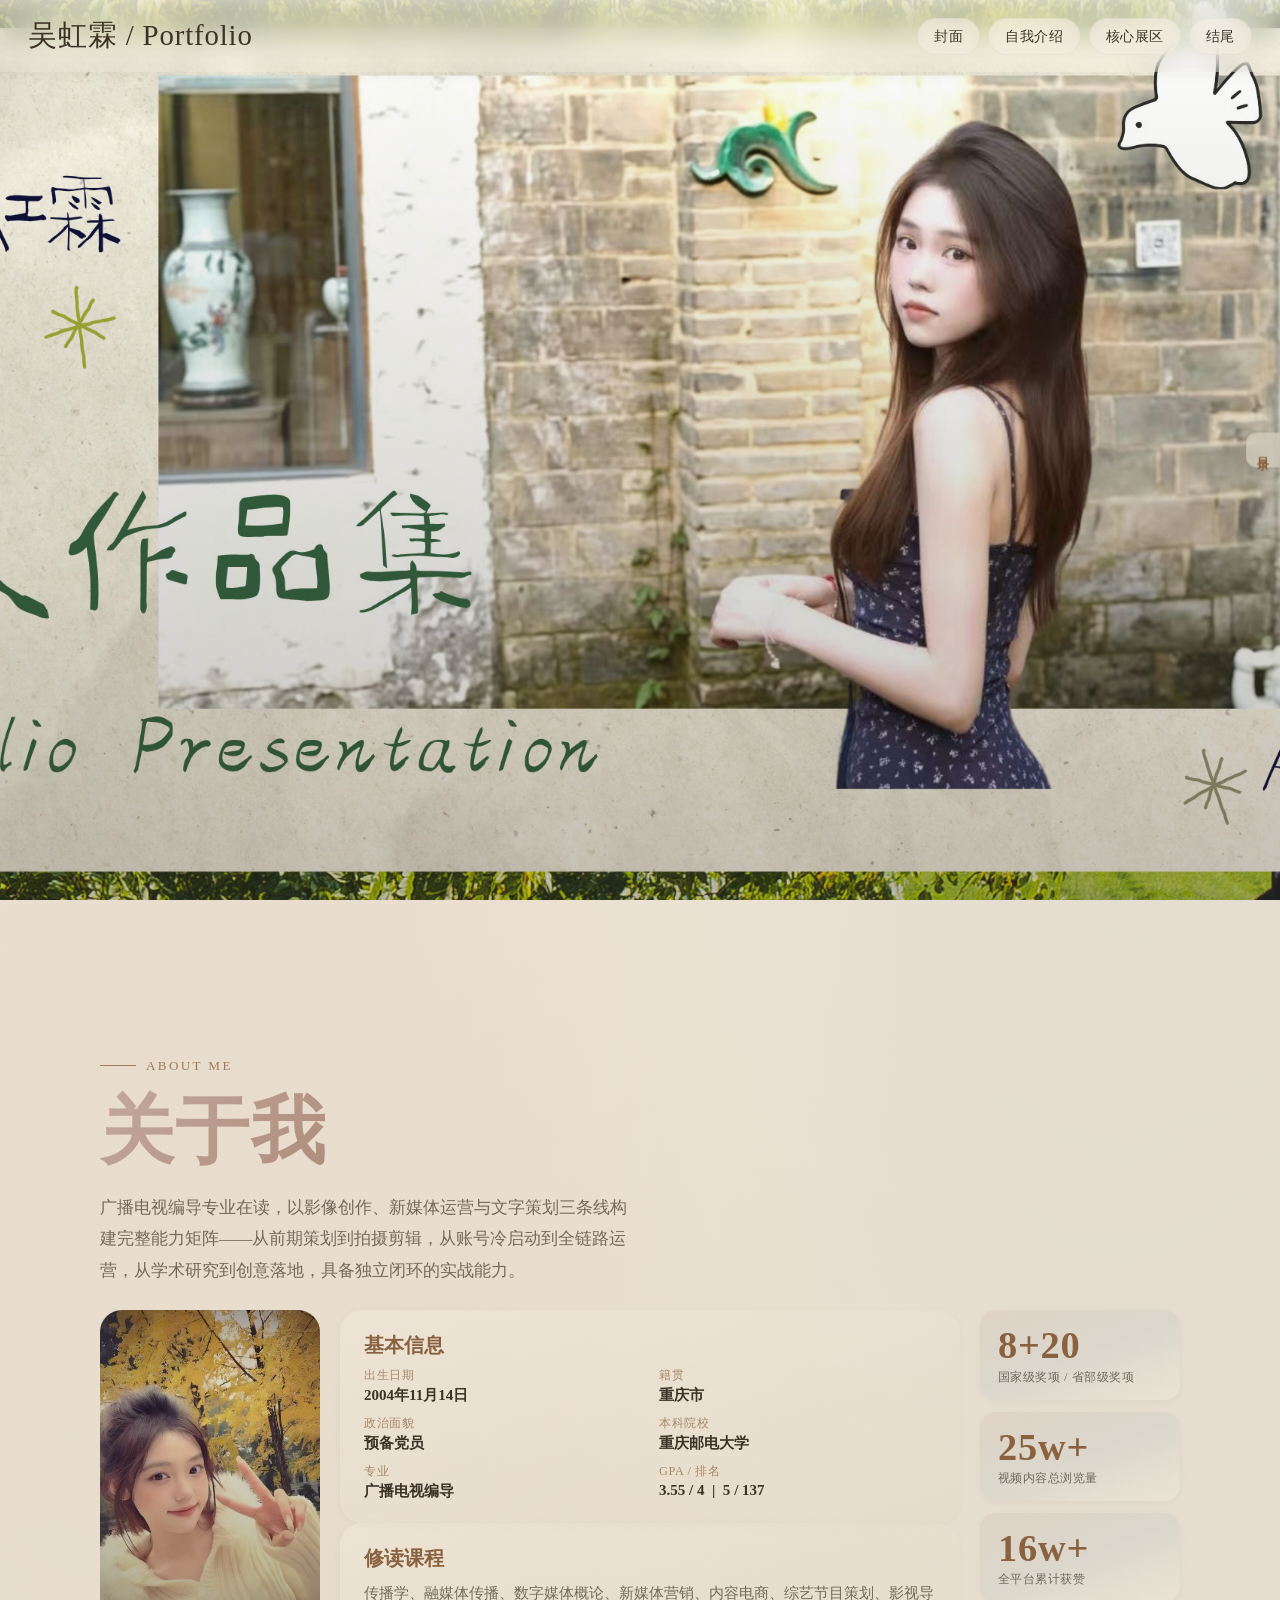
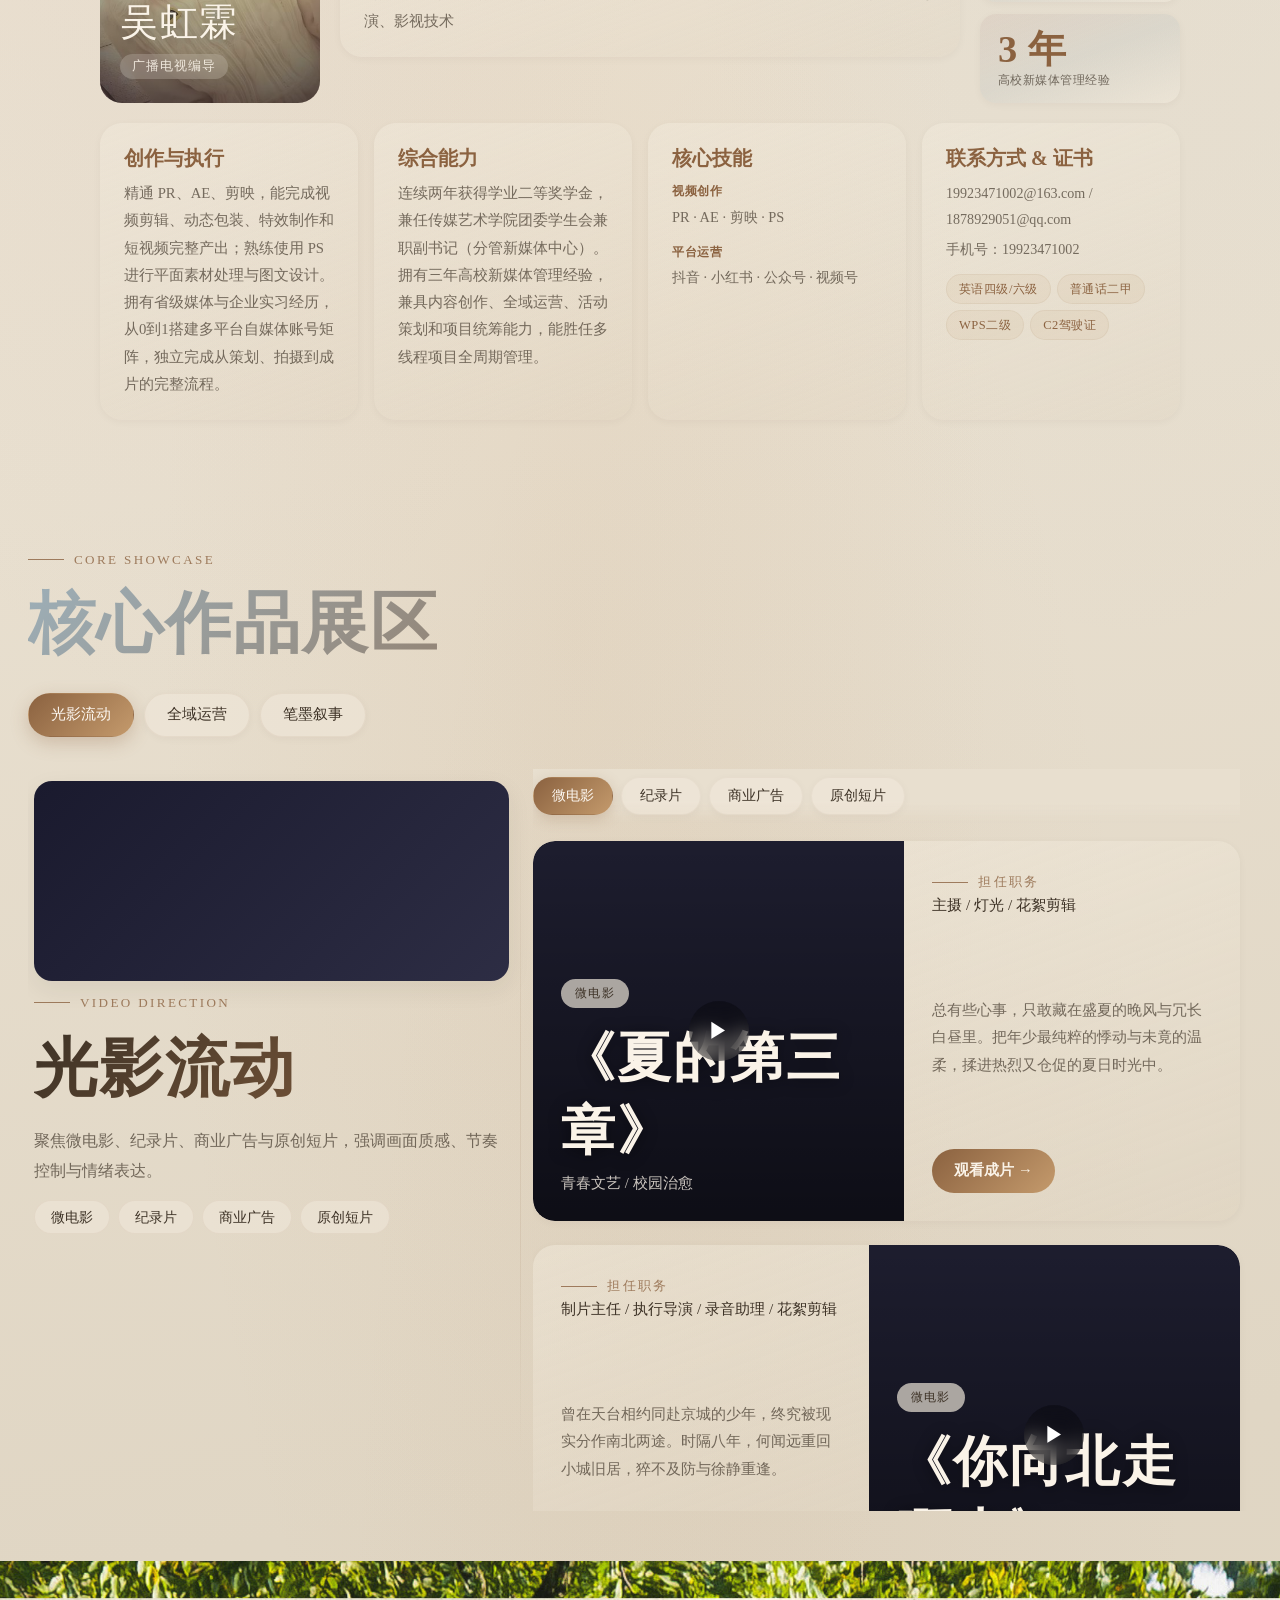
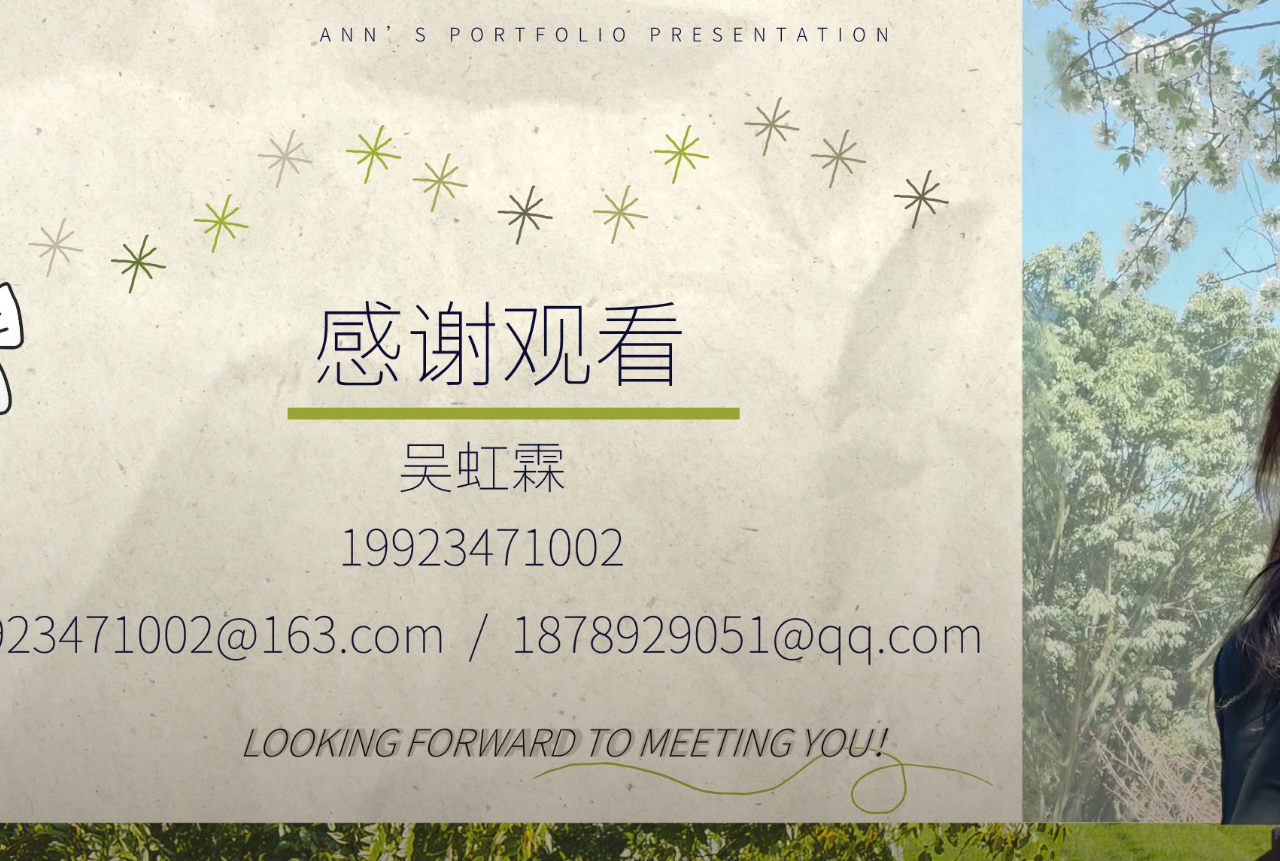
==== commit 98f51945: "图片全面压缩：PNG转JPG，194MB -> 18MB，加载速度提升10倍 - 所有大图压缩为JPG（quality 80） - 更新 index.html / operate.html 中所有图片" ====
--- a/index.html
+++ b/index.html
@@ -26,7 +26,7 @@
 
             <!-- 封面大图 -->
             <figure class="hero-media">
-                <img loading="lazy" src="assets/cover_new.png" alt="作品集封面">
+                <img loading="lazy" src="assets/cover_new.jpg" alt="作品集封面">
                 
             </figure>
 
@@ -523,10 +523,10 @@
                                     <button class="gallery-toggle" type="button" aria-expanded="false">查看运营截图</button>
                                     <div class="gallery-strip" hidden>
                                         <div class="gallery-strip__inner">
-                                            <figure class="gallery-fig"><img loading="lazy" src="assets/operate/naituan/ip.png" alt="IP形象"><figcaption>AI虚拟IP形象</figcaption></figure>
-                                            <figure class="gallery-fig"><img loading="lazy" src="assets/operate/naituan/douyin1.png" alt="抖音内容"><figcaption>抖音 · 长剧情叙事</figcaption></figure>
-                                            <figure class="gallery-fig"><img loading="lazy" src="assets/operate/naituan/kuaishou1.png" alt="快手内容"><figcaption>快手 · 谐音图文</figcaption></figure>
-                                            <figure class="gallery-fig"><img loading="lazy" src="assets/operate/naituan/shipinhao1.png" alt="视频号内容"><figcaption>视频号 · 趣味科普</figcaption></figure>
+                                            <figure class="gallery-fig"><img loading="lazy" src="assets/operate/naituan/ip.jpg" alt="IP形象"><figcaption>AI虚拟IP形象</figcaption></figure>
+                                            <figure class="gallery-fig"><img loading="lazy" src="assets/operate/naituan/douyin1.jpg" alt="抖音内容"><figcaption>抖音 · 长剧情叙事</figcaption></figure>
+                                            <figure class="gallery-fig"><img loading="lazy" src="assets/operate/naituan/kuaishou1.jpg" alt="快手内容"><figcaption>快手 · 谐音图文</figcaption></figure>
+                                            <figure class="gallery-fig"><img loading="lazy" src="assets/operate/naituan/shipinhao1.jpg" alt="视频号内容"><figcaption>视频号 · 趣味科普</figcaption></figure>
                                         </div>
                                     </div>
                                 </article>
@@ -602,9 +602,9 @@
                                         <div class="gallery-strip" hidden>
                                             <div class="gallery-strip__inner">
                                                 <figure class="gallery-fig"><img loading="lazy" src="assets/operate/events/涂鸦大赛1.png" alt="涂鸦大赛1"><figcaption>涂鸦大赛现场</figcaption></figure>
-                                                <figure class="gallery-fig"><img loading="lazy" src="assets/operate/events/涂鸦大赛2.png" alt="涂鸦大赛2"><figcaption>活动花絮</figcaption></figure>
-                                                <figure class="gallery-fig"><img loading="lazy" src="assets/operate/events/涂鸦大赛3.png" alt="涂鸦大赛3"><figcaption>作品展示</figcaption></figure>
-                                                <figure class="gallery-fig"><img loading="lazy" src="assets/operate/events/涂鸦大赛4.png" alt="涂鸦大赛4"><figcaption>评选环节</figcaption></figure>
+                                                <figure class="gallery-fig"><img loading="lazy" src="assets/operate/events/涂鸦大赛2.jpg" alt="涂鸦大赛2"><figcaption>活动花絮</figcaption></figure>
+                                                <figure class="gallery-fig"><img loading="lazy" src="assets/operate/events/涂鸦大赛3.jpg" alt="涂鸦大赛3"><figcaption>作品展示</figcaption></figure>
+                                                <figure class="gallery-fig"><img loading="lazy" src="assets/operate/events/涂鸦大赛4.jpg" alt="涂鸦大赛4"><figcaption>评选环节</figcaption></figure>
                                                 <figure class="gallery-fig"><img loading="lazy" src="assets/operate/events/第十八届涂鸦大赛预热推文.png" alt="预热推文"><figcaption>预热推文</figcaption></figure>
                                                 <figure class="gallery-fig"><img loading="lazy" src="assets/operate/events/第十八届涂鸦大赛总结推文.png" alt="总结推文"><figcaption>总结推文</figcaption></figure>
                                                 <figure class="gallery-fig"><img loading="lazy" src="assets/operate/events/第十八届涂鸦大赛视频推文.png" alt="视频推文"><figcaption>视频推文</figcaption></figure>
@@ -638,7 +638,7 @@
                                             <div class="gallery-strip__inner">
                                                 <figure class="gallery-fig"><img loading="lazy" src="assets/operate/events/第五届声动南山.jpg" alt="第五届"><figcaption>第五届合唱比赛</figcaption></figure>
                                                 <figure class="gallery-fig"><img loading="lazy" src="assets/operate/events/第五届声动南山总结推文.png" alt="总结推文"><figcaption>第五届总结推文</figcaption></figure>
-                                                <figure class="gallery-fig"><img loading="lazy" src="assets/operate/events/第六届声动南山.png" alt="第六届"><figcaption>第六届合唱比赛</figcaption></figure>
+                                                <figure class="gallery-fig"><img loading="lazy" src="assets/operate/events/第六届声动南山.jpg" alt="第六届"><figcaption>第六届合唱比赛</figcaption></figure>
                                                 <figure class="gallery-fig"><img loading="lazy" src="assets/operate/events/第六届声动南山预热推文.png" alt="预热推文"><figcaption>第六届预热推文</figcaption></figure>
                                                 <figure class="gallery-fig"><img loading="lazy" src="assets/operate/events/第六届声动南山活动推文.png" alt="活动推文"><figcaption>第六届活动推文</figcaption></figure>
                                             </div>
@@ -654,7 +654,7 @@
                 <article id="board-writing" class="board-slide" data-board="笔墨叙事">
                     <div class="board-copy">
                         <div class="board-cover board-cover--writing">
-                            <img loading="lazy" src="assets/covers/planning_tuili.png" alt="笔墨叙事封面" style="width:100%;height:100%;object-fit:cover;border-radius:18px;">
+                            <img loading="lazy" src="assets/covers/planning_tuili.jpg" alt="笔墨叙事封面" style="width:100%;height:100%;object-fit:cover;border-radius:18px;">
                         </div>
                         <span class="eyebrow">Copy Writing</span>
                         <h3>笔墨叙事</h3>
@@ -675,7 +675,7 @@
                         <div id="wcat-script" class="inline-cat is-active">
                             <div class="writing-list">
                                 <article class="writing-item">
-                                    <div class="writing-cover writing-cover--a">
+                                    <div class="writing-cover writing-cover--a" style="background: url('assets/covers/script_shuzui.jpg') center/cover no-repeat">
                                         <div class="writing-cover__inner"><span class="writing-cover__tag">剧本创作</span><h2>《赎罪》</h2><p>剧情片原创剧本</p></div>
                                     </div>
                                     <div class="writing-excerpt">
@@ -711,7 +711,7 @@
                                     </div>
                                 </article>
                                 <article class="writing-item writing-item--reverse">
-                                    <div class="writing-cover writing-cover--d">
+                                    <div class="writing-cover writing-cover--d" style="background: url('assets/covers/script_shijian.jpg') center/cover no-repeat">
                                         <div class="writing-cover__inner"><span class="writing-cover__tag">剧本策划</span><h2>《时间商铺》</h2><p>奇幻题材影片策划案</p></div>
                                     </div>
                                     <div class="writing-excerpt">
@@ -729,7 +729,7 @@
                         <div id="wcat-paper" class="inline-cat">
                             <div class="writing-list">
                                 <article class="writing-item">
-                                    <div class="writing-cover writing-cover--e" style="background: url('assets/covers/paper_altay.png') center/cover no-repeat">
+                                    <div class="writing-cover writing-cover--e" style="background: url('assets/covers/paper_altay.jpg') center/cover no-repeat">
                                         <div class="writing-cover__inner"><span class="writing-cover__tag">学术论文</span><h2>具身传播视角</h2><p>《我的阿勒泰》疗愈景观的视听建构研究</p></div>
                                     </div>
                                     <div class="writing-excerpt">
@@ -741,7 +741,7 @@
                                     </div>
                                 </article>
                                 <article class="writing-item writing-item--reverse">
-                                    <div class="writing-cover writing-cover--f" style="background: url('assets/covers/paper_dazhentan.png') center/cover no-repeat">
+                                    <div class="writing-cover writing-cover--f" style="background: url('assets/covers/paper_dazhentan.jpg') center/cover no-repeat">
                                         <div class="writing-cover__inner"><span class="writing-cover__tag">学术论文</span><h2>叙事沉浸与价值共生</h2><p>《大侦探》系列综艺的创意机制与IP运营研究</p></div>
                                     </div>
                                     <div class="writing-excerpt">
@@ -753,7 +753,7 @@
                                     </div>
                                 </article>
                                 <article class="writing-item">
-                                    <div class="writing-cover writing-cover--g" style="background: url('assets/covers/paper_creator.png') center/cover no-repeat">
+                                    <div class="writing-cover writing-cover--g" style="background: url('assets/covers/paper_creator.jpg') center/cover no-repeat">
                                         <div class="writing-cover__inner"><span class="writing-cover__tag">学术论文</span><h2>算法垄断与分配失衡</h2><p>小红书、B站"创作者经济"可持续性问题研究</p></div>
                                     </div>
                                     <div class="writing-excerpt">
@@ -765,7 +765,7 @@
                                     </div>
                                 </article>
                                 <article class="writing-item writing-item--reverse">
-                                    <div class="writing-cover writing-cover--h" style="background: url('assets/covers/paper_ai.png') center/cover no-repeat">
+                                    <div class="writing-cover writing-cover--h" style="background: url('assets/covers/paper_ai.jpg') center/cover no-repeat">
                                         <div class="writing-cover__inner"><span class="writing-cover__tag">学术论文</span><h2>AI与内容多样性</h2><p>新媒体内容多样性的收缩与重建</p></div>
                                     </div>
                                     <div class="writing-excerpt">
@@ -783,7 +783,7 @@
                         <div id="wcat-planning" class="inline-cat">
                             <div class="writing-list">
                                 <article class="writing-item">
-                                    <div class="writing-cover writing-cover--i" style="background: url('assets/covers/planning_tuili.png') center/cover no-repeat">
+                                    <div class="writing-cover writing-cover--i" style="background: url('assets/covers/planning_tuili.jpg') center/cover no-repeat">
                                         <div class="writing-cover__inner"><span class="writing-cover__tag">综艺策划</span><h2>《无限推理》</h2><p>大型推理综艺节目策划</p></div>
                                     </div>
                                     <div class="writing-excerpt">
@@ -795,7 +795,7 @@
                                     </div>
                                 </article>
                                 <article class="writing-item writing-item--reverse">
-                                    <div class="writing-cover writing-cover--j" style="background: url('assets/covers/planning_huixin.png') center/cover no-repeat">
+                                    <div class="writing-cover writing-cover--j" style="background: url('assets/covers/planning_huixin.jpg') center/cover no-repeat">
                                         <div class="writing-cover__inner"><span class="writing-cover__tag">综艺策划</span><h2>《回信有声》</h2><p>音乐类综艺节目策划</p></div>
                                     </div>
                                     <div class="writing-excerpt">
@@ -807,7 +807,7 @@
                                     </div>
                                 </article>
                                 <article class="writing-item">
-                                    <div class="writing-cover writing-cover--k" style="background: url('assets/covers/planning_jieqi.png') center/cover no-repeat">
+                                    <div class="writing-cover writing-cover--k" style="background: url('assets/covers/planning_jieqi.jpg') center/cover no-repeat">
                                         <div class="writing-cover__inner"><span class="writing-cover__tag">活动策划</span><h2>二十四节气·株洲风物</h2><p>小暑主题服饰微视频策划案</p></div>
                                     </div>
                                     <div class="writing-excerpt">
@@ -819,7 +819,7 @@
                                     </div>
                                 </article>
                                 <article class="writing-item writing-item--reverse">
-                                    <div class="writing-cover writing-cover--l" style="background: url('assets/covers/planning_zhijiao.png') center/cover no-repeat">
+                                    <div class="writing-cover writing-cover--l" style="background: url('assets/covers/planning_zhijiao.jpg') center/cover no-repeat">
                                         <div class="writing-cover__inner"><span class="writing-cover__tag">活动策划</span><h2>株洲职教城</h2><p>青创潮服市集 · 大学生创业实践活动策划</p></div>
                                     </div>
                                     <div class="writing-excerpt">
@@ -843,7 +843,7 @@
                                     </div>
                                 </article>
                                 <article class="writing-item writing-item--reverse">
-                                    <div class="writing-cover writing-cover--n" style="background: url('assets/covers/planning_shenshu.png') center/cover no-repeat">
+                                    <div class="writing-cover writing-cover--n" style="background: url('assets/covers/planning_shenshu.jpg') center/cover no-repeat">
                                         <div class="writing-cover__inner"><span class="writing-cover__tag">纪录片策划</span><h2>《神树下的时代》</h2><p>人文纪录片策划书</p></div>
                                     </div>
                                     <div class="writing-excerpt">
@@ -855,7 +855,7 @@
                                     </div>
                                 </article>
                                 <article class="writing-item">
-                                    <div class="writing-cover writing-cover--o" style="background: url('assets/covers/planning_huisheng.png') center/cover no-repeat">
+                                    <div class="writing-cover writing-cover--o" style="background: url('assets/covers/planning_huisheng.jpg') center/cover no-repeat">
                                         <div class="writing-cover__inner"><span class="writing-cover__tag">纪录片策划</span><h2>《最后的回声》</h2><p>人文纪录片策划书</p></div>
                                     </div>
                                     <div class="writing-excerpt">
@@ -889,7 +889,7 @@
 
         <!-- ==================== 4. 结尾页 ==================== -->
         <section id="closing" class="scene closing-scene" aria-label="结尾照片">
-            <img loading="lazy" class="closing-image" src="assets/结尾.png" alt="作品集结尾照片">
+            <img loading="lazy" class="closing-image" src="assets/结尾.jpg" alt="作品集结尾照片">
             <div class="closing-overlay">
                 
             </div>
--- a/style.css
+++ b/style.css
@@ -657,6 +657,7 @@
     padding-bottom: 8px;
     scroll-snap-type: x mandatory;
     scrollbar-width: none;
+    -webkit-overflow-scrolling: touch;
 }
 
 .board-viewport::-webkit-scrollbar {
@@ -1466,6 +1467,203 @@
     box-shadow: 0 6px 18px rgba(139, 98, 64, 0.25);
 }
 
+/* -------------------- 运营详情页 (operate.html) -------------------- */
+.detail-shell {
+    max-width: 1200px;
+    margin: 0 auto;
+    padding: 0 24px;
+}
+
+.detail-hero {
+    min-height: auto;
+    padding: 100px 0 40px;
+}
+
+.detail-hero__layout {
+    display: grid;
+    grid-template-columns: minmax(0, 1fr) 320px;
+    gap: 32px;
+    align-items: start;
+}
+
+.detail-hero__media {
+    display: grid;
+    gap: 14px;
+}
+
+.detail-hero__media h1 {
+    font-family: "Caveat", "Brush Script MT", cursive;
+    font-size: clamp(3rem, 6vw, 4.8rem);
+    background: linear-gradient(135deg, var(--dark) 0%, var(--accent) 100%);
+    -webkit-background-clip: text;
+    -webkit-text-fill-color: transparent;
+    background-clip: text;
+    line-height: 1.05;
+}
+
+.detail-hero__media p {
+    font-size: 1rem;
+    line-height: 1.8;
+}
+
+.detail-panel {
+    background: linear-gradient(160deg, var(--card-glass), rgba(224, 212, 192, 0.28));
+    border-radius: 22px;
+    padding: 24px;
+    display: grid;
+    gap: 14px;
+    box-shadow: var(--shadow-sm);
+    border: 1px solid rgba(139, 98, 64, 0.06);
+}
+
+.detail-panel h2 {
+    font-family: "Caveat", "Brush Script MT", cursive;
+    font-size: 1.6rem;
+    color: var(--accent);
+}
+
+.detail-panel p {
+    color: var(--muted);
+    line-height: 1.8;
+    font-size: 0.92rem;
+}
+
+.link-button {
+    display: inline-flex;
+    align-items: center;
+    justify-content: center;
+    min-height: 44px;
+    padding: 0 22px;
+    border-radius: 999px;
+    background: linear-gradient(135deg, var(--accent), var(--accent-soft));
+    color: var(--warm-white);
+    font-weight: 600;
+    font-size: 0.94rem;
+    transition: transform 0.25s ease, box-shadow 0.25s ease;
+}
+
+.link-button:hover {
+    transform: translateY(-2px);
+    box-shadow: 0 6px 18px rgba(139, 98, 64, 0.25);
+}
+
+.operate-nav {
+    display: flex;
+    flex-wrap: wrap;
+    gap: 10px;
+    margin: 24px 0;
+    position: sticky;
+    top: 12px;
+    z-index: 10;
+    padding: 10px 0;
+}
+
+.operate-nav-tab {
+    min-height: 44px;
+    padding: 0 22px;
+    border-radius: 999px;
+    border: 1px solid rgba(139, 98, 64, 0.08);
+    background: var(--card-glass);
+    color: var(--text);
+    cursor: pointer;
+    font-family: inherit;
+    font-size: 0.93rem;
+    box-shadow: var(--shadow-sm);
+    transition: transform 0.25s ease, background-color 0.25s ease, box-shadow 0.25s ease;
+}
+
+.operate-nav-tab:hover {
+    transform: translateY(-2px);
+    box-shadow: var(--shadow-md);
+}
+
+.operate-nav-tab.is-active {
+    background: linear-gradient(135deg, var(--accent), var(--accent-soft));
+    color: var(--warm-white);
+    border-color: transparent;
+    box-shadow: 0 6px 18px rgba(139, 98, 64, 0.28);
+}
+
+.operate-cat:not(.is-active) {
+    display: none;
+}
+
+.operate-subcat {
+    margin-bottom: 36px;
+}
+
+.operate-subcat__title {
+    font-family: "Caveat", "Brush Script MT", cursive;
+    font-size: 1.5rem;
+    color: var(--accent);
+    margin-bottom: 16px;
+    letter-spacing: 0.03em;
+}
+
+.operate-hero-card {
+    background: linear-gradient(160deg, var(--card-glass), rgba(224, 212, 192, 0.25));
+    border-radius: 22px;
+    padding: 24px;
+    box-shadow: var(--shadow-sm);
+    border: 1px solid rgba(139, 98, 64, 0.06);
+}
+
+.operate-hero-card h3 {
+    font-family: "Caveat", "Brush Script MT", cursive;
+    font-size: 1.35rem;
+    color: var(--accent);
+    margin-bottom: 10px;
+}
+
+.operate-hero-card p {
+    color: var(--muted);
+    line-height: 1.8;
+    font-size: 0.92rem;
+    margin-bottom: 8px;
+}
+
+.operate-hero-card ul {
+    list-style: none;
+    padding: 0;
+    margin-top: 8px;
+}
+
+.operate-hero-card li {
+    color: var(--muted);
+    font-size: 0.9rem;
+    line-height: 1.75;
+    padding-left: 16px;
+    position: relative;
+}
+
+.operate-hero-card li::before {
+    content: "—";
+    position: absolute;
+    left: 0;
+    color: var(--accent-soft);
+}
+
+.footer-note {
+    display: flex;
+    justify-content: space-between;
+    align-items: center;
+    padding: 32px 0;
+    margin-top: 40px;
+    border-top: 1px solid rgba(139, 98, 64, 0.10);
+    font-size: 0.9rem;
+    color: var(--muted);
+}
+
+.footer-note a {
+    color: var(--accent);
+    font-weight: 600;
+    transition: color 0.25s ease;
+}
+
+.footer-note a:hover {
+    color: var(--accent-deep);
+}
+
 /* -------------------- 浮动导航 -------------------- */
 .section-nav-float {
     position: fixed;
@@ -1742,13 +1940,22 @@
         padding: 12px 16px;
     }
 
+    .brand {
+        font-size: 1.5rem;
+    }
+
+    .snap-scene {
+        scroll-snap-type: none;
+    }
+
     .scene {
         padding: 24px 16px 28px;
+        scroll-snap-align: none;
     }
 
     .hero-scene {
         min-height: auto;
-        padding-top: 14px;
+        padding: 0;
     }
 
     .hero-media {
@@ -1756,13 +1963,98 @@
         height: 100svh;
     }
 
+    .hero-media img {
+        object-position: center top;
+    }
+
     .hero-media figcaption {
         flex-direction: column;
         gap: 6px;
+        left: 10px;
+        right: 10px;
+        bottom: 10px;
+        padding: 10px 14px;
+    }
+
+    .hero-layer--below h1 {
+        font-size: clamp(2.8rem, 10vw, 5rem);
+    }
+
+    /* 自我介绍 */
+    .about-shell h2 {
+        font-size: clamp(2.2rem, 7vw, 3.4rem);
+    }
+
+    .about-top {
+        grid-template-columns: 1fr;
+        gap: 14px;
+    }
+
+    .about-photo {
+        min-height: 200px;
+    }
+
+    .about-photo__name {
+        font-size: 2rem;
+    }
+
+    .about-highlights {
+        grid-template-columns: repeat(2, 1fr);
+        grid-template-rows: auto;
+        gap: 10px;
+    }
+
+    .highlight-stat strong {
+        font-size: 1.6rem;
+    }
+
+    .about-bottom {
+        grid-template-columns: 1fr;
+        gap: 12px;
+    }
+
+    .about-info__grid {
+        grid-template-columns: 1fr;
+        gap: 8px 14px;
+    }
+
+    /* 展区 */
+    .showcase-heading h2 {
+        font-size: clamp(2rem, 6vw, 3rem);
+    }
+
+    .slide-tabs {
+        gap: 6px;
+    }
+
+    .slide-tab {
+        font-size: 0.84rem;
+        padding: 0 16px;
+        min-height: 40px;
     }
 
     .board-slide {
         min-height: auto;
+        grid-template-columns: 1fr;
+        max-height: none;
+        overflow-y: visible;
+        gap: 16px;
+    }
+
+    .board-copy::after {
+        display: none;
+    }
+
+    .board-copy {
+        gap: 10px;
+    }
+
+    .board-copy h3 {
+        font-size: clamp(2rem, 6vw, 3rem);
+    }
+
+    .board-cover {
+        height: 160px;
     }
 
     .quick-links {
@@ -1775,41 +2067,136 @@
     }
 
     .section-nav-float {
-        right: 0;
+        right: 2px;
     }
 
     .section-nav-float:not(.is-open) .section-nav-toggle {
-        width: 28px;
-        padding: 12px 6px;
-        font-size: 0.72rem;
-    }
-
+        width: 26px;
+        padding: 10px 5px;
+        font-size: 0.7rem;
+    }
+
+    .section-nav-panel {
+        min-width: 100px;
+    }
+
+    .section-nav-panel a {
+        font-size: 0.76rem;
+        padding: 5px 8px;
+    }
+
+    /* 运营 */
     .operate-grid--3,
     .operate-grid--2 {
         grid-template-columns: 1fr;
     }
 
+    .operate-card {
+        padding: 18px;
+        gap: 10px;
+    }
+
+    .operate-card h3 {
+        font-size: 1.25rem;
+    }
+
+    .operate-card__stat {
+        gap: 10px;
+    }
+
+    .operate-card__stat strong {
+        font-size: 1.3rem;
+    }
+
+    .operate-event-card {
+        grid-template-columns: 1fr;
+    }
+
+    .operate-event-card__media {
+        min-height: 180px;
+        border-radius: 22px 22px 0 0;
+    }
+
+    .operate-event-card__body {
+        padding: 18px;
+    }
+
+    .operate-event-card__body h3 {
+        font-size: 1.3rem;
+    }
+
+    /* 笔墨叙事 */
+    .writing-item,
+    .writing-item--reverse {
+        grid-template-columns: 1fr;
+    }
+
+    .writing-item--reverse .writing-cover {
+        order: -1;
+        border-radius: 22px 22px 0 0;
+    }
+
+    .writing-item--reverse .writing-excerpt {
+        order: 0;
+    }
+
+    .writing-cover {
+        min-height: 200px;
+        border-radius: 22px 22px 0 0;
+        padding: 20px;
+    }
+
+    .writing-cover h2 {
+        font-size: clamp(1.8rem, 6vw, 2.6rem);
+    }
+
     .writing-excerpt,
     .video-work__info {
         padding: 20px;
     }
 
-    .writing-cover,
+    .writing-excerpt__body h3 {
+        font-size: 1.05rem;
+    }
+
+    .writing-excerpt__body p {
+        text-indent: 1.5em;
+        font-size: 0.90rem;
+        padding-left: 10px;
+    }
+
+    .writing-read-btn {
+        min-height: 40px;
+        padding: 0 18px;
+        font-size: 0.88rem;
+    }
+
+    /* 视频作品 */
+    .video-work,
+    .video-work--reverse {
+        grid-template-columns: 1fr;
+    }
+
+    .video-work--reverse .video-work__stage {
+        order: -1;
+        border-radius: 22px 22px 0 0;
+    }
+
+    .video-work--reverse .video-work__info {
+        order: 0;
+    }
+
+    .video-work__stage {
+        min-height: 220px;
+        border-radius: 22px 22px 0 0;
+    }
+
     .video-work__overlay {
         padding: 20px;
     }
 
-    .writing-cover {
-        min-height: 200px;
-    }
-
-    .writing-excerpt__body p {
-        text-indent: 1.5em;
-        font-size: 0.92rem;
-    }
-
-    .video-work__stage {
-        min-height: 220px;
+    .video-work__title {
+        font-size: clamp(1.8rem, 5vw, 2.6rem);
     }
 
     .video-work__play {
@@ -1818,26 +2205,467 @@
         font-size: 1rem;
     }
 
+    .video-work__info {
+        padding: 20px;
+    }
+
+    .video-work__desc p {
+        font-size: 0.88rem;
+    }
+
+    .video-work__link {
+        min-height: 40px;
+        padding: 0 18px;
+        font-size: 0.86rem;
+    }
+
+    /* 弹窗 */
     .video-modal__dialog {
         width: 100vw;
         border-radius: 0;
     }
 
+    .video-modal__close {
+        top: 8px;
+        right: 10px;
+        width: 36px;
+        height: 36px;
+        font-size: 1rem;
+    }
+
+    /* 通用组件 */
     .board-detail-area {
         padding-right: 0;
     }
 
     .inline-tabs {
         gap: 6px;
+        flex-wrap: nowrap;
+        overflow-x: auto;
+        -webkit-overflow-scrolling: touch;
+        padding: 8px 0 10px;
     }
 
     .inline-tab {
         font-size: 0.82rem;
         padding: 0 14px;
         min-height: 34px;
+        flex-shrink: 0;
+        white-space: nowrap;
     }
 
     .gallery-fig {
         width: 170px;
     }
-}
+
+    .gallery-toggle {
+        font-size: 0.82rem;
+        padding: 0 14px;
+        min-height: 36px;
+    }
+
+    .tag-row {
+        gap: 6px;
+    }
+
+    .tag-row span {
+        font-size: 0.80rem;
+        padding: 0 12px;
+        min-height: 30px;
+    }
+
+    /* 结尾 */
+    .closing-scene {
+        min-height: 70svh;
+    }
+
+    .closing-image {
+        height: 70svh;
+    }
+
+    /* 运营详情页 */
+    .detail-shell {
+        padding: 0 16px;
+    }
+
+    .detail-hero {
+        padding: 80px 0 28px;
+    }
+
+    .detail-hero__layout {
+        grid-template-columns: 1fr;
+        gap: 20px;
+    }
+
+    .detail-hero__media h1 {
+        font-size: clamp(2.2rem, 8vw, 3.2rem);
+    }
+
+    .detail-panel {
+        padding: 18px;
+    }
+
+    .operate-nav {
+        gap: 6px;
+        overflow-x: auto;
+        -webkit-overflow-scrolling: touch;
+        flex-wrap: nowrap;
+        padding: 8px 0;
+    }
+
+    .operate-nav-tab {
+        font-size: 0.84rem;
+        padding: 0 16px;
+        min-height: 38px;
+        flex-shrink: 0;
+        white-space: nowrap;
+    }
+
+    .footer-note {
+        font-size: 0.82rem;
+        flex-direction: column;
+        gap: 8px;
+        text-align: center;
+    }
+}
+
+/* --- 480px 以下：小屏手机精细优化 --- */
+@media (max-width: 480px) {
+    .snap-scene {
+        scroll-snap-type: none;
+    }
+
+    .scene {
+        scroll-snap-align: none;
+    }
+
+    .site-topbar {
+        padding: 10px 12px;
+    }
+
+    .brand {
+        font-size: 1.3rem;
+    }
+
+    .quick-links a {
+        font-size: 0.76rem;
+        padding: 5px 10px;
+    }
+
+    .scene {
+        padding: 16px 10px 22px;
+    }
+
+    .hero-media {
+        min-height: 100svh;
+    }
+
+    .hero-media figcaption {
+        left: 6px;
+        right: 6px;
+        bottom: 6px;
+        padding: 8px 12px;
+        border-radius: 14px;
+    }
+
+    .hero-media figcaption span {
+        font-size: 0.72rem;
+    }
+
+    .hero-media figcaption strong {
+        font-size: 0.85rem;
+    }
+
+    .about-shell {
+        padding-top: 0;
+    }
+
+    .about-shell h2 {
+        font-size: 2rem;
+    }
+
+    .about-lead {
+        font-size: 0.92rem;
+        line-height: 1.7;
+    }
+
+    .about-photo {
+        min-height: 160px;
+        border-radius: 16px;
+    }
+
+    .about-photo__name {
+        font-size: 1.6rem;
+    }
+
+    .about-card {
+        padding: 16px;
+        border-radius: 16px;
+    }
+
+    .about-card h3 {
+        font-size: 1.1rem;
+    }
+
+    .about-card p {
+        font-size: 0.85rem;
+        line-height: 1.7;
+    }
+
+    .highlight-stat {
+        padding: 10px 14px;
+        border-radius: 12px;
+    }
+
+    .highlight-stat strong {
+        font-size: 1.4rem;
+    }
+
+    .highlight-stat span {
+        font-size: 0.72rem;
+    }
+
+    .showcase-heading h2 {
+        font-size: 1.8rem;
+    }
+
+    .slide-tab {
+        font-size: 0.78rem;
+        padding: 0 14px;
+        min-height: 36px;
+    }
+
+    .board-cover {
+        height: 140px;
+        border-radius: 14px;
+    }
+
+    .board-copy h3 {
+        font-size: 1.8rem;
+    }
+
+    .board-copy .board-intro {
+        font-size: 0.88rem;
+    }
+
+    .operate-card {
+        padding: 14px;
+        border-radius: 16px;
+    }
+
+    .operate-card__header h3 {
+        font-size: 1.15rem;
+    }
+
+    .operate-card p {
+        font-size: 0.84rem;
+    }
+
+    .operate-card__stat strong {
+        font-size: 1.15rem;
+    }
+
+    .operate-card__tags span {
+        font-size: 0.74rem;
+        padding: 3px 10px;
+    }
+
+    .operate-event-card__media {
+        min-height: 140px;
+    }
+
+    .operate-event-card__body {
+        padding: 14px;
+    }
+
+    .operate-event-card__body h3 {
+        font-size: 1.15rem;
+    }
+
+    .operate-event-card__body p {
+        font-size: 0.84rem;
+    }
+
+    .writing-cover {
+        min-height: 160px;
+        padding: 14px;
+        border-radius: 16px 16px 0 0;
+    }
+
+    .writing-cover__tag {
+        font-size: 0.72rem;
+        padding: 4px 10px;
+    }
+
+    .writing-cover h2 {
+        font-size: 1.6rem;
+    }
+
+    .writing-cover p {
+        font-size: 0.82rem;
+    }
+
+    .writing-excerpt {
+        padding: 14px;
+    }
+
+    .writing-excerpt__body h3 {
+        font-size: 0.95rem;
+        margin-bottom: 8px;
+        padding-bottom: 8px;
+    }
+
+    .writing-excerpt__body p {
+        font-size: 0.84rem;
+        line-height: 1.8;
+        text-indent: 1.2em;
+        padding-left: 8px;
+        border-left-width: 2px;
+    }
+
+    .writing-read-btn {
+        min-height: 36px;
+        padding: 0 14px;
+        font-size: 0.82rem;
+    }
+
+    .video-work__stage {
+        min-height: 180px;
+        border-radius: 16px 16px 0 0;
+    }
+
+    .video-work__overlay {
+        padding: 14px;
+    }
+
+    .video-work__tag {
+        font-size: 0.7rem;
+        padding: 4px 10px;
+    }
+
+    .video-work__title {
+        font-size: 1.6rem;
+    }
+
+    .video-work__sub {
+        font-size: 0.80rem;
+    }
+
+    .video-work__info {
+        padding: 14px;
+    }
+
+    .video-work__role p {
+        font-size: 0.85rem;
+    }
+
+    .video-work__desc p {
+        font-size: 0.82rem;
+        line-height: 1.7;
+    }
+
+    .video-work__play {
+        width: 40px;
+        height: 40px;
+        font-size: 0.9rem;
+    }
+
+    .video-work__link {
+        min-height: 36px;
+        padding: 0 14px;
+        font-size: 0.80rem;
+    }
+
+    .inline-tab {
+        font-size: 0.76rem;
+        padding: 0 12px;
+        min-height: 30px;
+    }
+
+    .gallery-fig {
+        width: 150px;
+    }
+
+    .gallery-fig figcaption {
+        font-size: 0.7rem;
+        padding: 6px 8px;
+    }
+
+    .gallery-toggle {
+        font-size: 0.78rem;
+        min-height: 32px;
+        padding: 0 12px;
+    }
+
+    .section-nav-float:not(.is-open) .section-nav-toggle {
+        width: 22px;
+        padding: 8px 4px;
+        font-size: 0.66rem;
+    }
+
+    .closing-scene {
+        min-height: 50svh;
+    }
+
+    .closing-image {
+        height: 50svh;
+    }
+
+    .tag-row span {
+        font-size: 0.74rem;
+        padding: 0 10px;
+        min-height: 28px;
+    }
+
+    /* 运营详情页 */
+    .detail-shell {
+        padding: 0 10px;
+    }
+
+    .detail-hero {
+        padding: 64px 0 20px;
+    }
+
+    .detail-hero__media h1 {
+        font-size: 2rem;
+    }
+
+    .detail-hero__media p {
+        font-size: 0.88rem;
+    }
+
+    .detail-panel {
+        padding: 14px;
+        border-radius: 16px;
+    }
+
+    .operate-nav-tab {
+        font-size: 0.78rem;
+        padding: 0 14px;
+        min-height: 34px;
+    }
+
+    .operate-subcat__title {
+        font-size: 1.25rem;
+    }
+
+    .operate-hero-card {
+        padding: 16px;
+        border-radius: 16px;
+    }
+
+    .operate-hero-card h3 {
+        font-size: 1.15rem;
+    }
+
+    .operate-hero-card p,
+    .operate-hero-card li {
+        font-size: 0.84rem;
+    }
+
+    .btn {
+        min-height: 40px;
+        padding: 0 16px;
+        font-size: 0.85rem;
+    }
+}
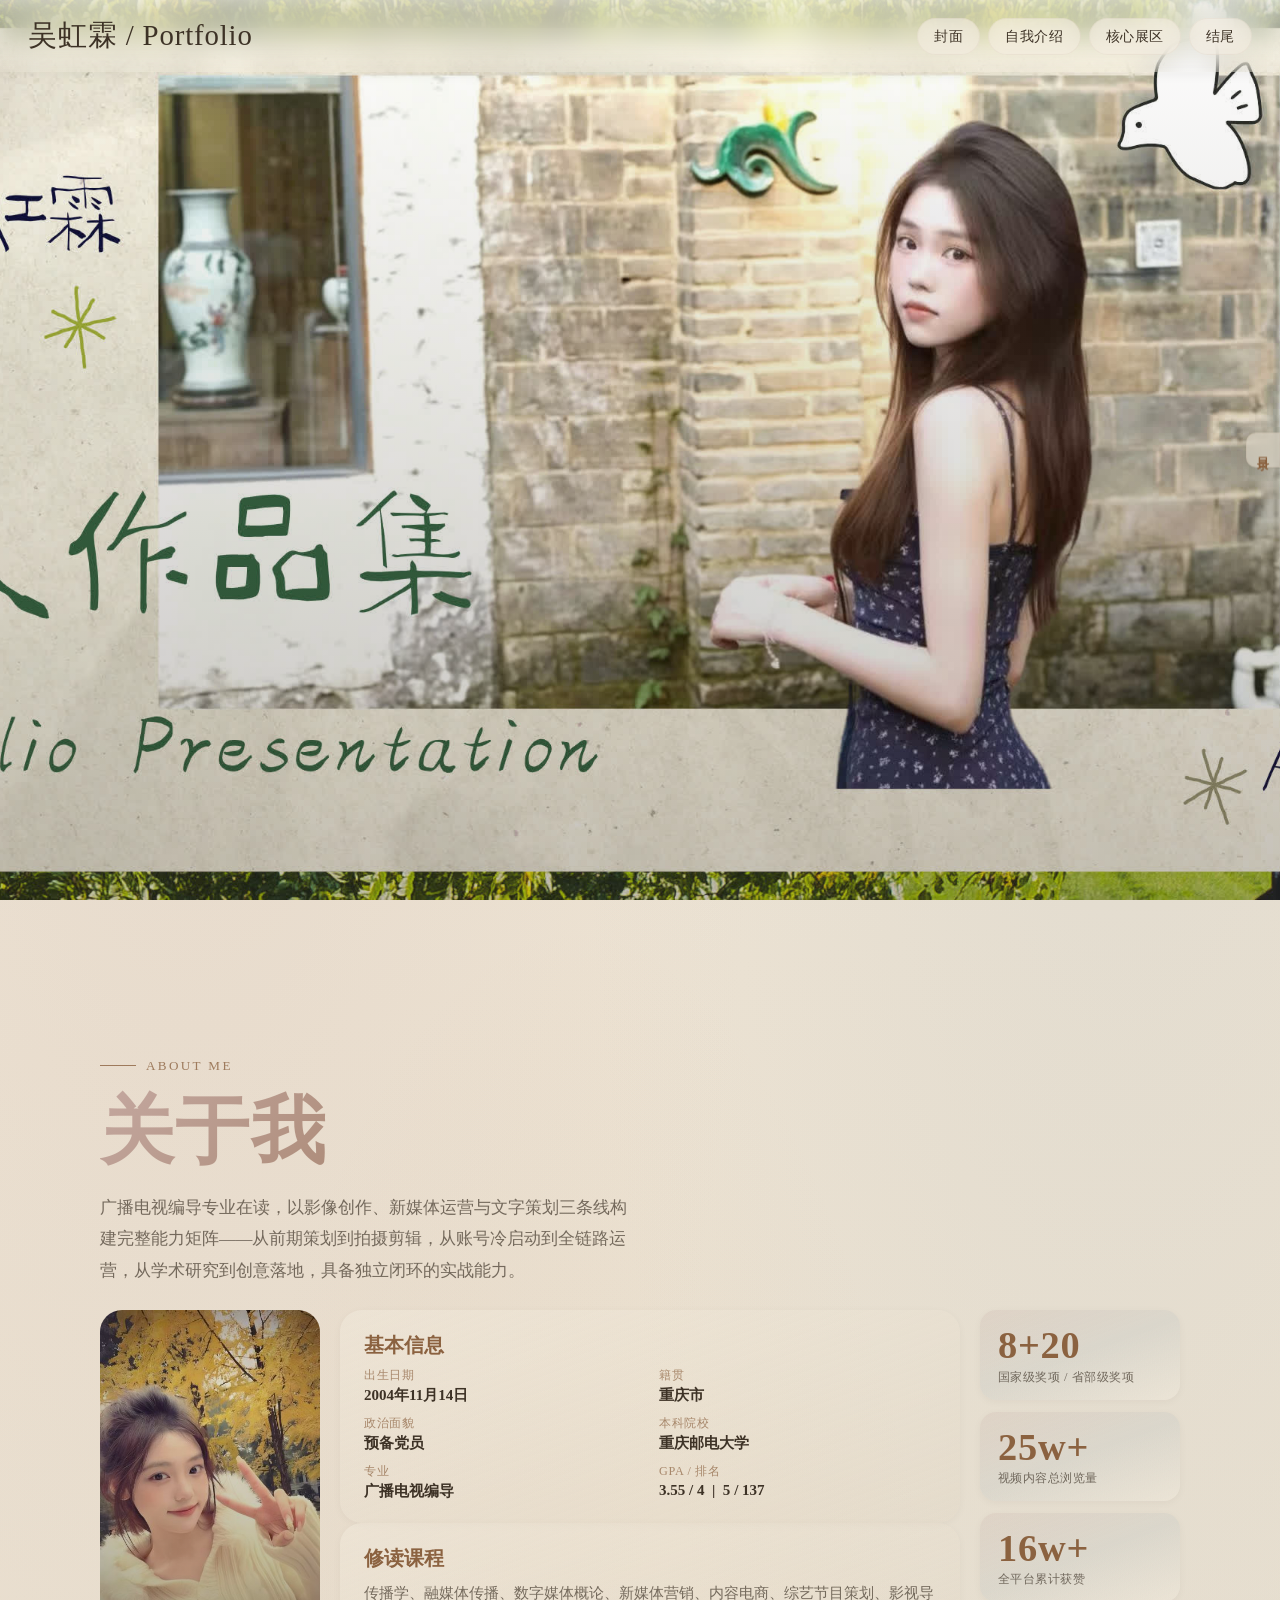
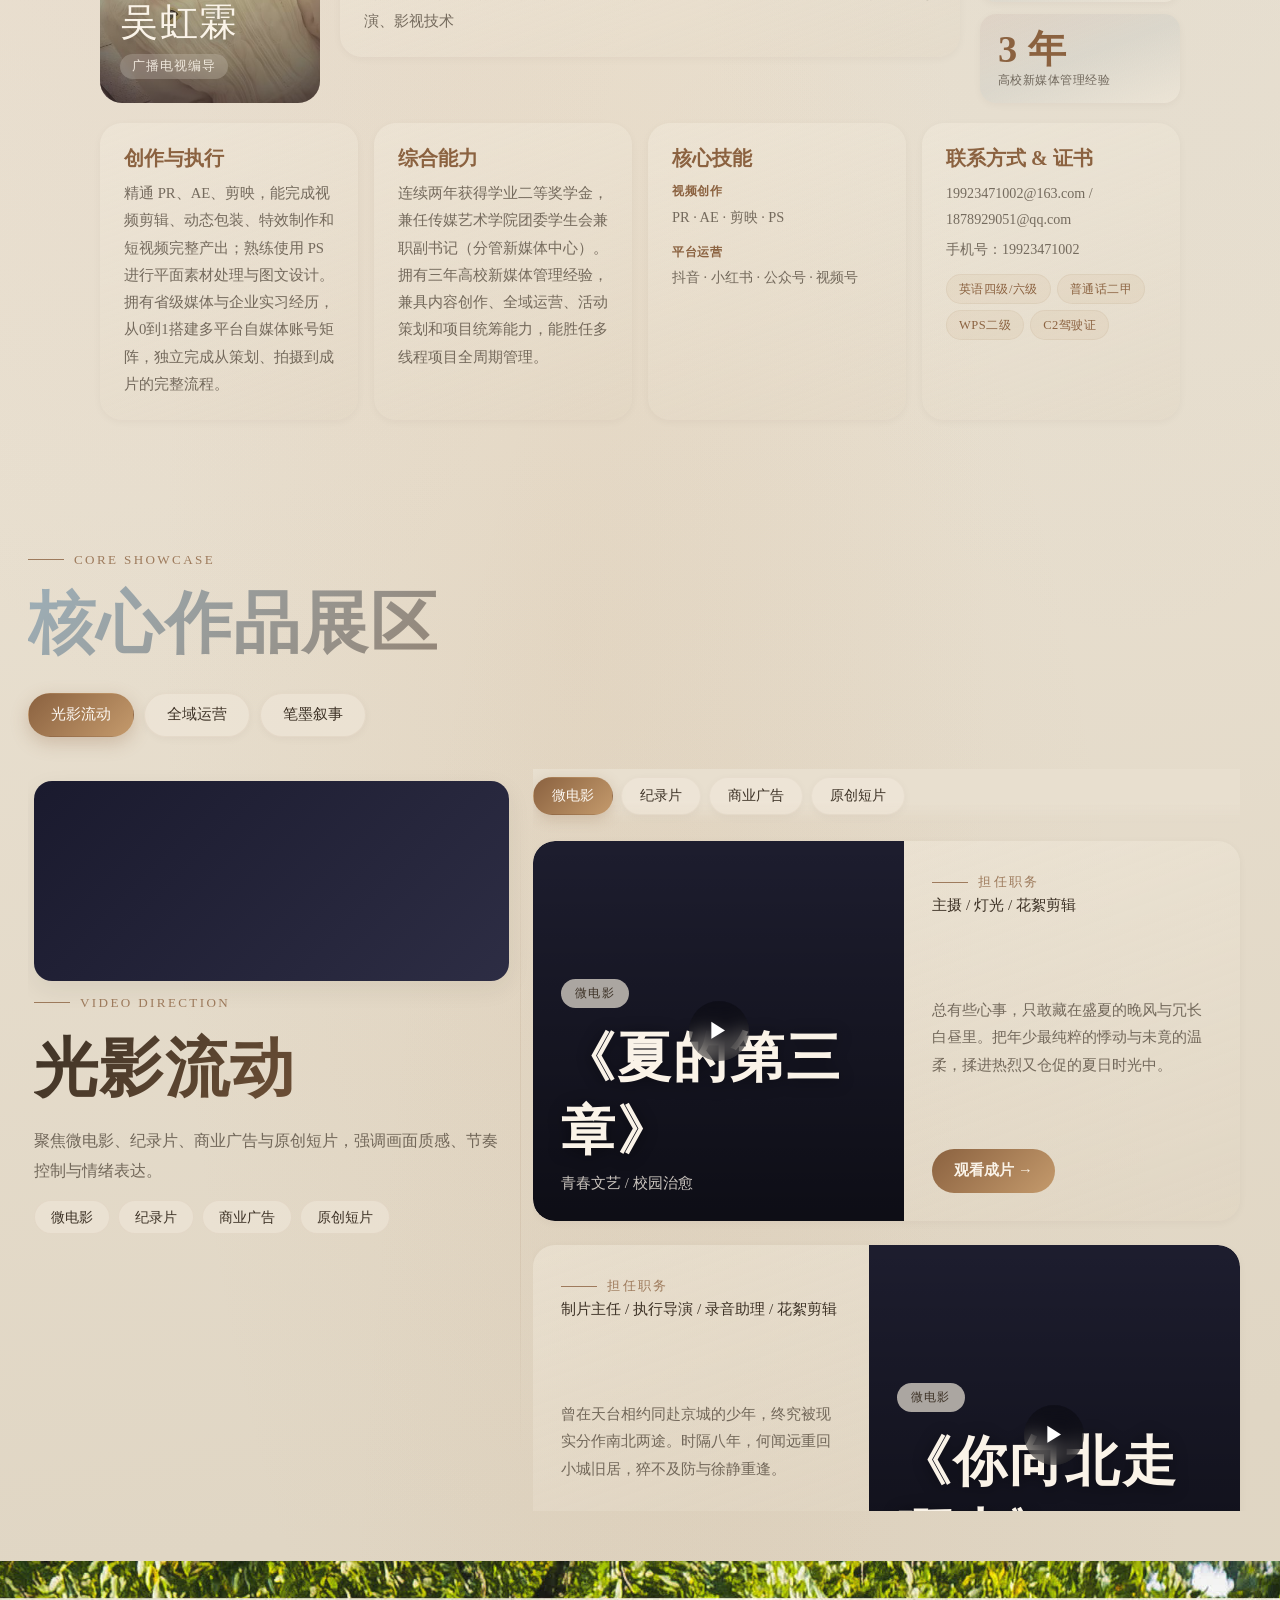
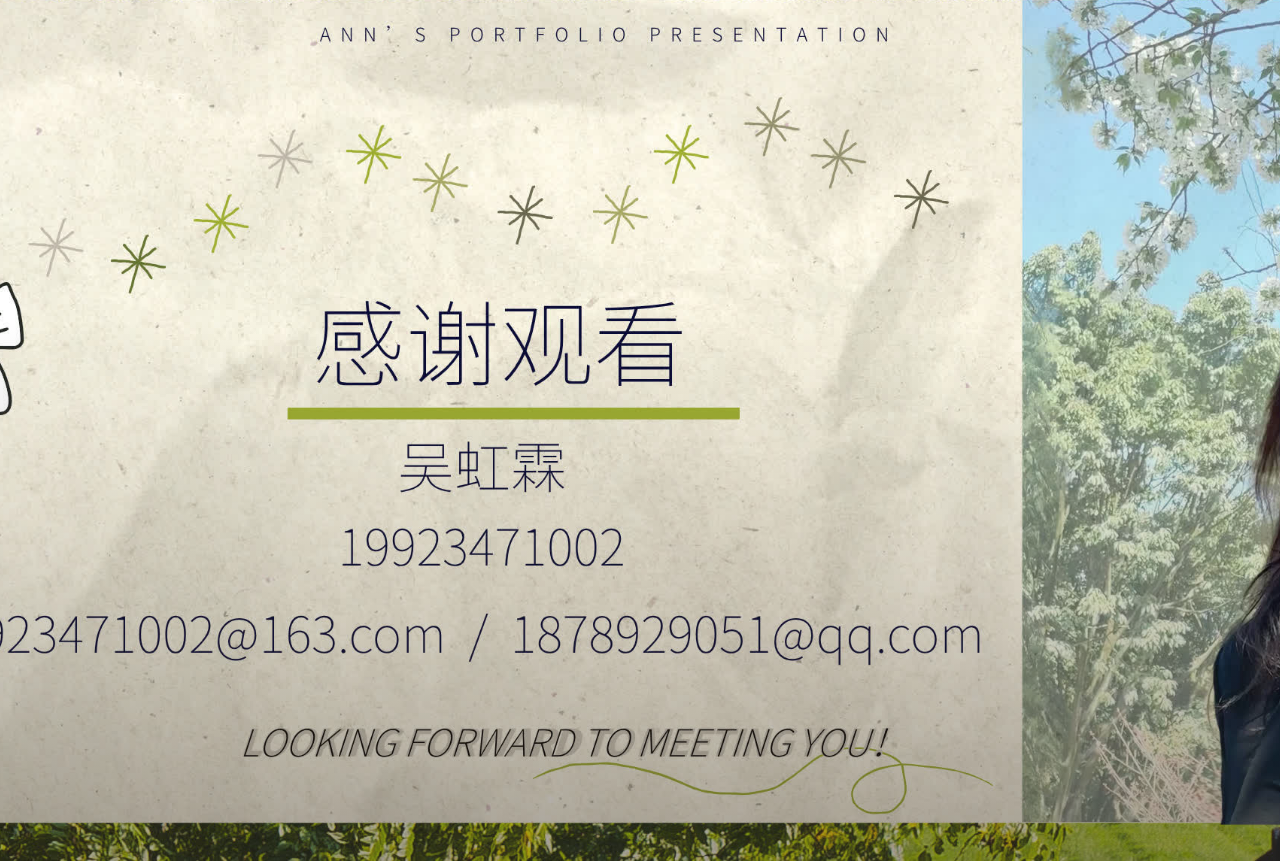
==== commit 06d2f5b2: "修复 iOS 图片/视频不加载 + 图片深度压缩 - 移除全部 63 处 loading="lazy"（iOS Safari 著名 bug，滚动容器内图片永不加载） - 视频 preload 策略 m" ====
--- a/index.html
+++ b/index.html
@@ -26,7 +26,7 @@
 
             <!-- 封面大图 -->
             <figure class="hero-media">
-                <img loading="lazy" src="assets/cover_new.jpg" alt="作品集封面">
+                <img src="assets/cover_new.jpg" alt="作品集封面">
                 
             </figure>
 
@@ -148,7 +148,7 @@
                     <!-- 板块介绍 -->
                     <div class="board-copy">
                         <div class="board-cover board-cover--video">
-                            <video src="assets/videos/片段7_夏.mp4" muted loop playsinline autoplay></video>
+                            <video src="assets/videos/片段7_夏.mp4" muted loop playsinline autoplay preload="auto"></video>
                         </div>
                         <span class="eyebrow">Video Direction</span>
                         <h3>光影流动</h3>
@@ -433,7 +433,7 @@
                 <article id="board-operation" class="board-slide" data-board="全域运营">
                     <div class="board-copy">
                         <div class="board-cover board-cover--operate">
-                            <img loading="lazy" src="assets/operate/events/艺彩鎏光2.jpg" alt="全域运营封面" style="width:100%;height:100%;object-fit:cover;border-radius:18px;">
+                            <img src="assets/operate/events/艺彩鎏光2.jpg" alt="全域运营封面" style="width:100%;height:100%;object-fit:cover;border-radius:18px;">
                         </div>
                         <span class="eyebrow">Media Operation</span>
                         <h3>全域运营</h3>
@@ -456,7 +456,7 @@
                                 <!-- 翁0 -->
                                 <article class="operate-card">
                                     <div class="operate-card__header">
-                                        <div class="operate-card__icon operate-card__icon--douyin"><img loading="lazy" src="assets/operate/douyin_icon.png" alt="抖音"></div>
+                                        <div class="operate-card__icon operate-card__icon--douyin"><img src="assets/operate/douyin_icon.png" alt="抖音"></div>
                                         <div><h3>翁0</h3><span style="color:var(--muted);font-size:0.86rem">抖音 · 个人IP</span></div>
                                     </div>
                                     <div class="operate-card__stat">
@@ -469,25 +469,25 @@
                                     <button class="gallery-toggle" type="button" aria-expanded="false">查看运营截图</button>
                                     <div class="gallery-strip" hidden>
                                         <div class="gallery-strip__inner">
-                                            <figure class="gallery-fig" style="width:300px"><img loading="lazy" src="assets/operate/weng0/overview.png" alt="账号总览"><figcaption>账号主页总览</figcaption></figure>
-                                            <figure class="gallery-fig" style="width:300px"><img loading="lazy" src="assets/operate/weng0/viral.png" alt="爆款内容"><figcaption>爆款内容数据</figcaption></figure>
+                                            <figure class="gallery-fig" style="width:300px"><img src="assets/operate/weng0/overview.png" alt="账号总览"><figcaption>账号主页总览</figcaption></figure>
+                                            <figure class="gallery-fig" style="width:300px"><img src="assets/operate/weng0/viral.png" alt="爆款内容"><figcaption>爆款内容数据</figcaption></figure>
                                         </div>
                                         <div class="gallery-strip__row-label">商业KOL合作</div>
                                         <div class="gallery-strip__inner">
-                                            <figure class="gallery-fig" style="width:260px"><img loading="lazy" src="assets/operate/weng0/kol1.png" alt="KOL合作1"><figcaption>商业KOL合作 ①</figcaption></figure>
-                                            <figure class="gallery-fig" style="width:260px"><img loading="lazy" src="assets/operate/weng0/kol2.png" alt="KOL合作2"><figcaption>KOL合作案例 ②</figcaption></figure>
+                                            <figure class="gallery-fig" style="width:260px"><img src="assets/operate/weng0/kol1.png" alt="KOL合作1"><figcaption>商业KOL合作 ①</figcaption></figure>
+                                            <figure class="gallery-fig" style="width:260px"><img src="assets/operate/weng0/kol2.png" alt="KOL合作2"><figcaption>KOL合作案例 ②</figcaption></figure>
                                         </div>
                                         <div class="gallery-strip__row-label">热点内容</div>
                                         <div class="gallery-strip__inner">
-                                            <figure class="gallery-fig" style="width:260px"><img loading="lazy" src="assets/operate/weng0/hot1.png" alt="热点内容1"><figcaption>热点内容 ①</figcaption></figure>
-                                            <figure class="gallery-fig" style="width:260px"><img loading="lazy" src="assets/operate/weng0/hot2.png" alt="热点内容2"><figcaption>热门视频 ②</figcaption></figure>
+                                            <figure class="gallery-fig" style="width:260px"><img src="assets/operate/weng0/hot1.png" alt="热点内容1"><figcaption>热点内容 ①</figcaption></figure>
+                                            <figure class="gallery-fig" style="width:260px"><img src="assets/operate/weng0/hot2.png" alt="热点内容2"><figcaption>热门视频 ②</figcaption></figure>
                                         </div>
                                     </div>
                                 </article>
                                 <!-- 丑丑小幺 -->
                                 <article class="operate-card">
                                     <div class="operate-card__header">
-                                        <div class="operate-card__icon operate-card__icon--xhs"><img loading="lazy" src="assets/operate/xhs_icon.png" alt="小红书"></div>
+                                        <div class="operate-card__icon operate-card__icon--xhs"><img src="assets/operate/xhs_icon.png" alt="小红书"></div>
                                         <div><h3>丑丑小幺</h3><span style="color:var(--muted);font-size:0.86rem">小红书 · 垂类账号</span></div>
                                     </div>
                                     <div class="operate-card__stat">
@@ -500,10 +500,10 @@
                                     <button class="gallery-toggle" type="button" aria-expanded="false">查看运营截图</button>
                                     <div class="gallery-strip" hidden>
                                         <div class="gallery-strip__inner">
-                                            <figure class="gallery-fig"><img loading="lazy" src="assets/operate/chouchou/overview.png" alt="账号总览"><figcaption>账号主页总览</figcaption></figure>
-                                            <figure class="gallery-fig"><img loading="lazy" src="assets/operate/chouchou/viral1.png" alt="爆款内容1"><figcaption>爆款笔记</figcaption></figure>
-                                            <figure class="gallery-fig"><img loading="lazy" src="assets/operate/chouchou/viral2.png" alt="爆款内容2"><figcaption>热门内容</figcaption></figure>
-                                            <figure class="gallery-fig"><img loading="lazy" src="assets/operate/chouchou/viral3.png" alt="爆款内容3"><figcaption>搜索推荐流量</figcaption></figure>
+                                            <figure class="gallery-fig"><img src="assets/operate/chouchou/overview.png" alt="账号总览"><figcaption>账号主页总览</figcaption></figure>
+                                            <figure class="gallery-fig"><img src="assets/operate/chouchou/viral1.png" alt="爆款内容1"><figcaption>爆款笔记</figcaption></figure>
+                                            <figure class="gallery-fig"><img src="assets/operate/chouchou/viral2.png" alt="爆款内容2"><figcaption>热门内容</figcaption></figure>
+                                            <figure class="gallery-fig"><img src="assets/operate/chouchou/viral3.png" alt="爆款内容3"><figcaption>搜索推荐流量</figcaption></figure>
                                         </div>
                                     </div>
                                 </article>
@@ -523,10 +523,10 @@
                                     <button class="gallery-toggle" type="button" aria-expanded="false">查看运营截图</button>
                                     <div class="gallery-strip" hidden>
                                         <div class="gallery-strip__inner">
-                                            <figure class="gallery-fig"><img loading="lazy" src="assets/operate/naituan/ip.jpg" alt="IP形象"><figcaption>AI虚拟IP形象</figcaption></figure>
-                                            <figure class="gallery-fig"><img loading="lazy" src="assets/operate/naituan/douyin1.jpg" alt="抖音内容"><figcaption>抖音 · 长剧情叙事</figcaption></figure>
-                                            <figure class="gallery-fig"><img loading="lazy" src="assets/operate/naituan/kuaishou1.jpg" alt="快手内容"><figcaption>快手 · 谐音图文</figcaption></figure>
-                                            <figure class="gallery-fig"><img loading="lazy" src="assets/operate/naituan/shipinhao1.jpg" alt="视频号内容"><figcaption>视频号 · 趣味科普</figcaption></figure>
+                                            <figure class="gallery-fig"><img src="assets/operate/naituan/ip.jpg" alt="IP形象"><figcaption>AI虚拟IP形象</figcaption></figure>
+                                            <figure class="gallery-fig"><img src="assets/operate/naituan/douyin1.jpg" alt="抖音内容"><figcaption>抖音 · 长剧情叙事</figcaption></figure>
+                                            <figure class="gallery-fig"><img src="assets/operate/naituan/kuaishou1.jpg" alt="快手内容"><figcaption>快手 · 谐音图文</figcaption></figure>
+                                            <figure class="gallery-fig"><img src="assets/operate/naituan/shipinhao1.jpg" alt="视频号内容"><figcaption>视频号 · 趣味科普</figcaption></figure>
                                         </div>
                                     </div>
                                 </article>
@@ -538,7 +538,7 @@
                             <div class="operate-grid operate-grid--3">
                                 <article class="operate-card">
                                     <div class="operate-card__header">
-                                        <div class="operate-card__icon operate-card__icon--wechat"><img loading="lazy" src="assets/operate/wechat_icon.png" alt="公众号"></div>
+                                        <div class="operate-card__icon operate-card__icon--wechat"><img src="assets/operate/wechat_icon.png" alt="公众号"></div>
                                         <div><h3>传媒星青年</h3><span style="color:var(--muted);font-size:0.86rem">学院官方公众号</span></div>
                                     </div>
                                     <div class="operate-card__stat">
@@ -551,12 +551,12 @@
                                     <button class="gallery-toggle" type="button" aria-expanded="false">查看推文截图</button>
                                     <div class="gallery-strip" hidden>
                                         <div class="gallery-strip__inner">
-                                            <figure class="gallery-fig"><img loading="lazy" src="assets/operate/media_star/传媒新视界｜live or life：这是一篇会动的推文~.png" alt="会动的推文"><figcaption>传媒新视界 · 会动的推文</figcaption></figure>
-                                            <figure class="gallery-fig"><img loading="lazy" src="assets/operate/media_star/传媒新视界｜校园生活三折叠，怎么折，都有面~.png" alt="校园生活三折叠"><figcaption>传媒新视界 · 三折叠</figcaption></figure>
-                                            <figure class="gallery-fig"><img loading="lazy" src="assets/operate/media_star/喜报！传媒艺术学院徐聪教授团队在《Nature》子刊发表研究成果.png" alt="Nature喜报"><figcaption>学院喜报 · Nature子刊</figcaption></figure>
-                                            <figure class="gallery-fig"><img loading="lazy" src="assets/operate/media_star/声愈心旅_郭宇_考后心旅程.png" alt="声愈心旅"><figcaption>声愈心旅 · 心理栏目</figcaption></figure>
-                                            <figure class="gallery-fig"><img loading="lazy" src="assets/operate/media_star/您有一封春日来信，请查收～.png" alt="春日来信"><figcaption>春日来信 · 节日推文</figcaption></figure>
-                                            <figure class="gallery-fig"><img loading="lazy" src="assets/operate/media_star/2026开年日历｜以南山四季，启新岁序章.png" alt="开年日历"><figcaption>开年日历 · 南山四季</figcaption></figure>
+                                            <figure class="gallery-fig"><img src="assets/operate/media_star/传媒新视界｜live or life：这是一篇会动的推文~.png" alt="会动的推文"><figcaption>传媒新视界 · 会动的推文</figcaption></figure>
+                                            <figure class="gallery-fig"><img src="assets/operate/media_star/传媒新视界｜校园生活三折叠，怎么折，都有面~.png" alt="校园生活三折叠"><figcaption>传媒新视界 · 三折叠</figcaption></figure>
+                                            <figure class="gallery-fig"><img src="assets/operate/media_star/喜报！传媒艺术学院徐聪教授团队在《Nature》子刊发表研究成果.png" alt="Nature喜报"><figcaption>学院喜报 · Nature子刊</figcaption></figure>
+                                            <figure class="gallery-fig"><img src="assets/operate/media_star/声愈心旅_郭宇_考后心旅程.png" alt="声愈心旅"><figcaption>声愈心旅 · 心理栏目</figcaption></figure>
+                                            <figure class="gallery-fig"><img src="assets/operate/media_star/您有一封春日来信，请查收～.png" alt="春日来信"><figcaption>春日来信 · 节日推文</figcaption></figure>
+                                            <figure class="gallery-fig"><img src="assets/operate/media_star/2026开年日历｜以南山四季，启新岁序章.png" alt="开年日历"><figcaption>开年日历 · 南山四季</figcaption></figure>
                                         </div>
                                     </div>
                                 </article>
@@ -570,9 +570,9 @@
                                     <button class="gallery-toggle" type="button" aria-expanded="false">查看推文截图</button>
                                     <div class="gallery-strip" hidden>
                                         <div class="gallery-strip__inner">
-                                            <figure class="gallery-fig"><img loading="lazy" src="assets/operate/hushijie/中央民族大学张昆 ： 新传大佬介绍.png" alt="新传大佬介绍"><figcaption>新传大佬介绍</figcaption></figure>
-                                            <figure class="gallery-fig"><img loading="lazy" src="assets/operate/hushijie/从普通二本到985博士：知不足而奋进，望远山而前行——26新传考博学员经验帖.png" alt="考博经验帖"><figcaption>考博经验帖</figcaption></figure>
-                                            <figure class="gallery-fig"><img loading="lazy" src="assets/operate/hushijie/新传中科院分区大变动！这些期刊涨跌速看！.png" alt="期刊分区"><figcaption>学术期刊动态</figcaption></figure>
+                                            <figure class="gallery-fig"><img src="assets/operate/hushijie/中央民族大学张昆 ： 新传大佬介绍.png" alt="新传大佬介绍"><figcaption>新传大佬介绍</figcaption></figure>
+                                            <figure class="gallery-fig"><img src="assets/operate/hushijie/从普通二本到985博士：知不足而奋进，望远山而前行——26新传考博学员经验帖.png" alt="考博经验帖"><figcaption>考博经验帖</figcaption></figure>
+                                            <figure class="gallery-fig"><img src="assets/operate/hushijie/新传中科院分区大变动！这些期刊涨跌速看！.png" alt="期刊分区"><figcaption>学术期刊动态</figcaption></figure>
                                         </div>
                                     </div>
                                 </article>
@@ -601,13 +601,13 @@
                                         <button class="gallery-toggle" type="button" aria-expanded="false">查看活动截图</button>
                                         <div class="gallery-strip" hidden>
                                             <div class="gallery-strip__inner">
-                                                <figure class="gallery-fig"><img loading="lazy" src="assets/operate/events/涂鸦大赛1.png" alt="涂鸦大赛1"><figcaption>涂鸦大赛现场</figcaption></figure>
-                                                <figure class="gallery-fig"><img loading="lazy" src="assets/operate/events/涂鸦大赛2.jpg" alt="涂鸦大赛2"><figcaption>活动花絮</figcaption></figure>
-                                                <figure class="gallery-fig"><img loading="lazy" src="assets/operate/events/涂鸦大赛3.jpg" alt="涂鸦大赛3"><figcaption>作品展示</figcaption></figure>
-                                                <figure class="gallery-fig"><img loading="lazy" src="assets/operate/events/涂鸦大赛4.jpg" alt="涂鸦大赛4"><figcaption>评选环节</figcaption></figure>
-                                                <figure class="gallery-fig"><img loading="lazy" src="assets/operate/events/第十八届涂鸦大赛预热推文.png" alt="预热推文"><figcaption>预热推文</figcaption></figure>
-                                                <figure class="gallery-fig"><img loading="lazy" src="assets/operate/events/第十八届涂鸦大赛总结推文.png" alt="总结推文"><figcaption>总结推文</figcaption></figure>
-                                                <figure class="gallery-fig"><img loading="lazy" src="assets/operate/events/第十八届涂鸦大赛视频推文.png" alt="视频推文"><figcaption>视频推文</figcaption></figure>
+                                                <figure class="gallery-fig"><img src="assets/operate/events/涂鸦大赛1.png" alt="涂鸦大赛1"><figcaption>涂鸦大赛现场</figcaption></figure>
+                                                <figure class="gallery-fig"><img src="assets/operate/events/涂鸦大赛2.jpg" alt="涂鸦大赛2"><figcaption>活动花絮</figcaption></figure>
+                                                <figure class="gallery-fig"><img src="assets/operate/events/涂鸦大赛3.jpg" alt="涂鸦大赛3"><figcaption>作品展示</figcaption></figure>
+                                                <figure class="gallery-fig"><img src="assets/operate/events/涂鸦大赛4.jpg" alt="涂鸦大赛4"><figcaption>评选环节</figcaption></figure>
+                                                <figure class="gallery-fig"><img src="assets/operate/events/第十八届涂鸦大赛预热推文.png" alt="预热推文"><figcaption>预热推文</figcaption></figure>
+                                                <figure class="gallery-fig"><img src="assets/operate/events/第十八届涂鸦大赛总结推文.png" alt="总结推文"><figcaption>总结推文</figcaption></figure>
+                                                <figure class="gallery-fig"><img src="assets/operate/events/第十八届涂鸦大赛视频推文.png" alt="视频推文"><figcaption>视频推文</figcaption></figure>
                                             </div>
                                         </div>
                                     </div>
@@ -620,10 +620,10 @@
                                         <button class="gallery-toggle" type="button" aria-expanded="false">查看活动截图</button>
                                         <div class="gallery-strip" hidden>
                                             <div class="gallery-strip__inner">
-                                                <figure class="gallery-fig"><img loading="lazy" src="assets/operate/events/艺彩鎏光1.jpg" alt="艺彩鎏光1"><figcaption>颁奖典礼现场</figcaption></figure>
-                                                <figure class="gallery-fig"><img loading="lazy" src="assets/operate/events/艺彩鎏光2.jpg" alt="艺彩鎏光2"><figcaption>活动花絮</figcaption></figure>
-                                                <figure class="gallery-fig"><img loading="lazy" src="assets/operate/events/艺彩鎏光预热推文.png" alt="预热推文"><figcaption>预热推文</figcaption></figure>
-                                                <figure class="gallery-fig"><img loading="lazy" src="assets/operate/events/第十七届艺彩鎏光颁奖典礼总结推文.png" alt="总结推文"><figcaption>总结推文</figcaption></figure>
+                                                <figure class="gallery-fig"><img src="assets/operate/events/艺彩鎏光1.jpg" alt="艺彩鎏光1"><figcaption>颁奖典礼现场</figcaption></figure>
+                                                <figure class="gallery-fig"><img src="assets/operate/events/艺彩鎏光2.jpg" alt="艺彩鎏光2"><figcaption>活动花絮</figcaption></figure>
+                                                <figure class="gallery-fig"><img src="assets/operate/events/艺彩鎏光预热推文.png" alt="预热推文"><figcaption>预热推文</figcaption></figure>
+                                                <figure class="gallery-fig"><img src="assets/operate/events/第十七届艺彩鎏光颁奖典礼总结推文.png" alt="总结推文"><figcaption>总结推文</figcaption></figure>
                                             </div>
                                         </div>
                                     </div>
@@ -636,11 +636,11 @@
                                         <button class="gallery-toggle" type="button" aria-expanded="false">查看活动截图</button>
                                         <div class="gallery-strip" hidden>
                                             <div class="gallery-strip__inner">
-                                                <figure class="gallery-fig"><img loading="lazy" src="assets/operate/events/第五届声动南山.jpg" alt="第五届"><figcaption>第五届合唱比赛</figcaption></figure>
-                                                <figure class="gallery-fig"><img loading="lazy" src="assets/operate/events/第五届声动南山总结推文.png" alt="总结推文"><figcaption>第五届总结推文</figcaption></figure>
-                                                <figure class="gallery-fig"><img loading="lazy" src="assets/operate/events/第六届声动南山.jpg" alt="第六届"><figcaption>第六届合唱比赛</figcaption></figure>
-                                                <figure class="gallery-fig"><img loading="lazy" src="assets/operate/events/第六届声动南山预热推文.png" alt="预热推文"><figcaption>第六届预热推文</figcaption></figure>
-                                                <figure class="gallery-fig"><img loading="lazy" src="assets/operate/events/第六届声动南山活动推文.png" alt="活动推文"><figcaption>第六届活动推文</figcaption></figure>
+                                                <figure class="gallery-fig"><img src="assets/operate/events/第五届声动南山.jpg" alt="第五届"><figcaption>第五届合唱比赛</figcaption></figure>
+                                                <figure class="gallery-fig"><img src="assets/operate/events/第五届声动南山总结推文.png" alt="总结推文"><figcaption>第五届总结推文</figcaption></figure>
+                                                <figure class="gallery-fig"><img src="assets/operate/events/第六届声动南山.jpg" alt="第六届"><figcaption>第六届合唱比赛</figcaption></figure>
+                                                <figure class="gallery-fig"><img src="assets/operate/events/第六届声动南山预热推文.png" alt="预热推文"><figcaption>第六届预热推文</figcaption></figure>
+                                                <figure class="gallery-fig"><img src="assets/operate/events/第六届声动南山活动推文.png" alt="活动推文"><figcaption>第六届活动推文</figcaption></figure>
                                             </div>
                                         </div>
                                     </div>
@@ -654,7 +654,7 @@
                 <article id="board-writing" class="board-slide" data-board="笔墨叙事">
                     <div class="board-copy">
                         <div class="board-cover board-cover--writing">
-                            <img loading="lazy" src="assets/covers/planning_tuili.jpg" alt="笔墨叙事封面" style="width:100%;height:100%;object-fit:cover;border-radius:18px;">
+                            <img src="assets/covers/planning_tuili.jpg" alt="笔墨叙事封面" style="width:100%;height:100%;object-fit:cover;border-radius:18px;">
                         </div>
                         <span class="eyebrow">Copy Writing</span>
                         <h3>笔墨叙事</h3>
@@ -889,7 +889,7 @@
 
         <!-- ==================== 4. 结尾页 ==================== -->
         <section id="closing" class="scene closing-scene" aria-label="结尾照片">
-            <img loading="lazy" class="closing-image" src="assets/结尾.jpg" alt="作品集结尾照片">
+            <img class="closing-image" src="assets/结尾.jpg" alt="作品集结尾照片">
             <div class="closing-overlay">
                 
             </div>
